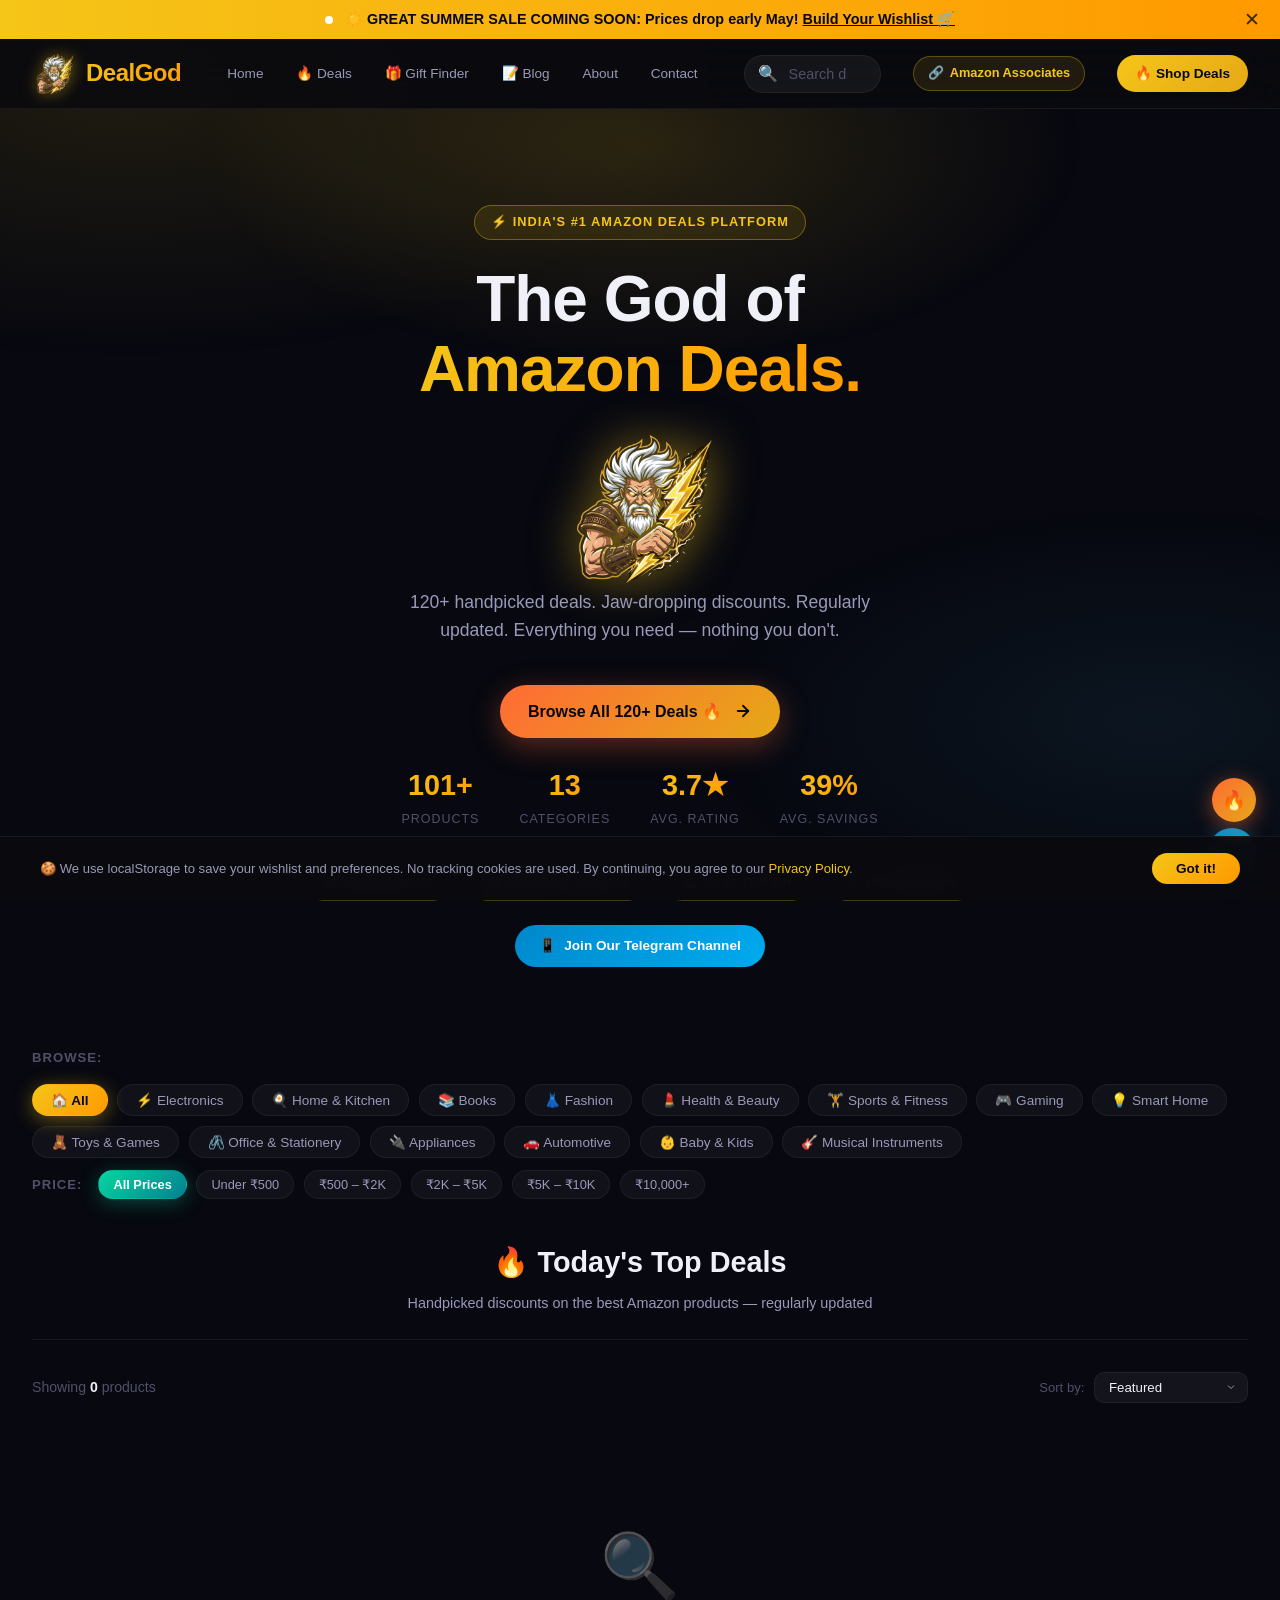
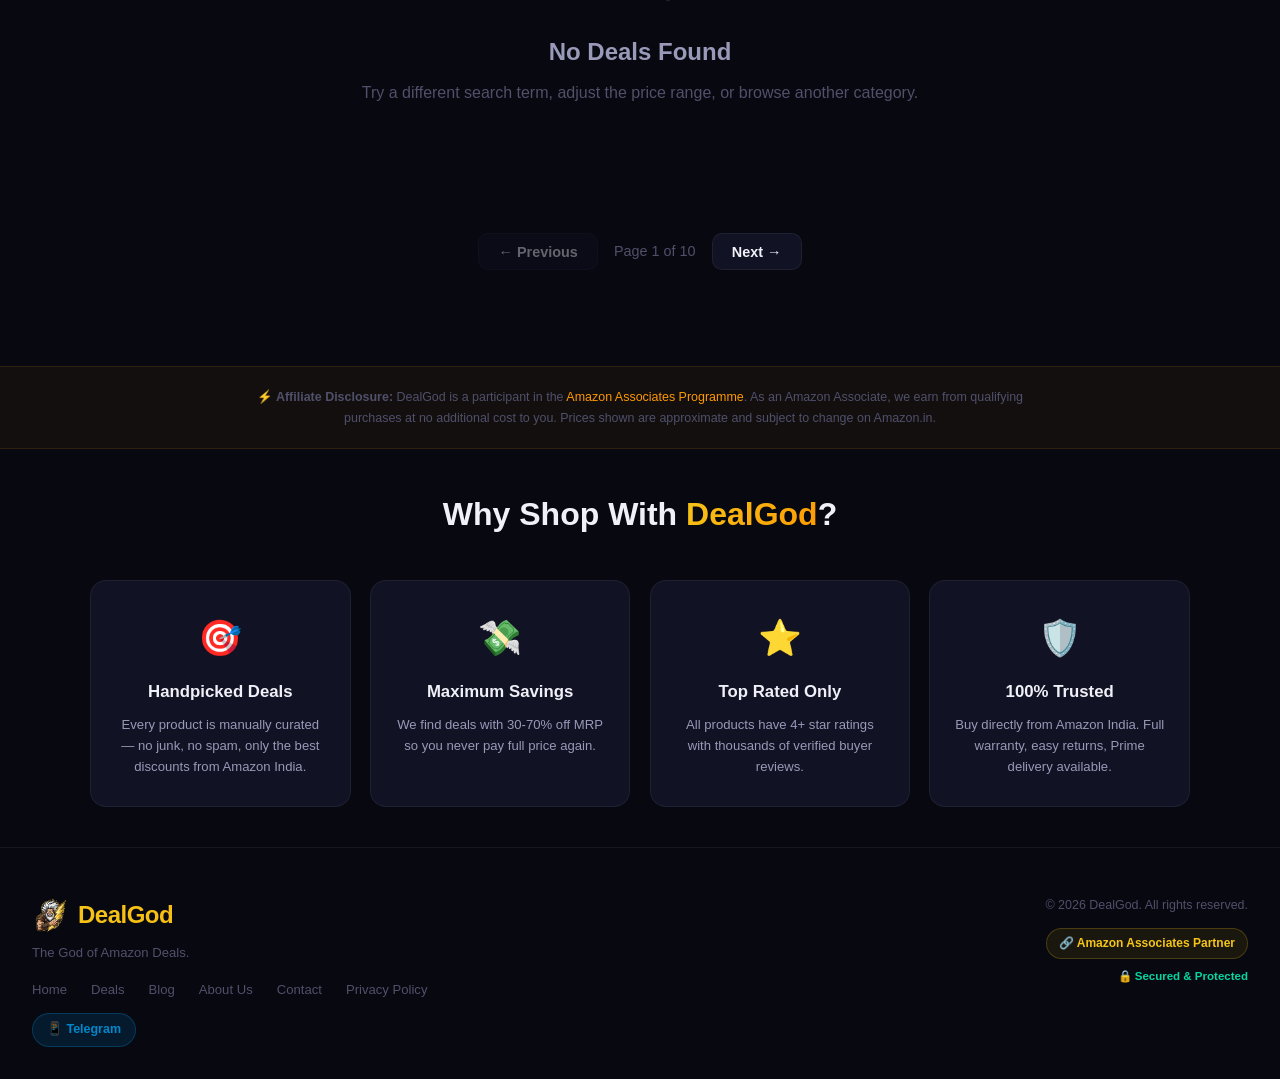
==== index.html @ 66e0083d "major update2" ====
<!DOCTYPE html>
<html lang="en" data-theme="dark">
<head>
  <meta charset="UTF-8" />
  <meta name="viewport" content="width=device-width, initial-scale=1.0" />

  <!-- SECURITY HEADERS -->
  <meta http-equiv="X-Content-Type-Options" content="nosniff" />
  <meta http-equiv="X-Frame-Options" content="DENY" />
  <meta http-equiv="X-XSS-Protection" content="1; mode=block" />
  <meta name="referrer" content="strict-origin-when-cross-origin" />
  <meta http-equiv="Content-Security-Policy" content="
    default-src 'self';
    script-src 'self' 'unsafe-inline';
    style-src 'self' 'unsafe-inline' https://fonts.googleapis.com;
    font-src https://fonts.gstatic.com;
    img-src 'self' https://m.media-amazon.com https://placehold.co data:;
    connect-src 'self' https://formspree.io;
    frame-src 'none';
    object-src 'none';
    base-uri 'self';
  " />

  <!-- SEO Meta -->
  <title>DealGod – The God of Amazon Deals in India</title>
  <meta name="description" content="DealGod – India's ultimate Amazon deals destination. Handpicked electronics, home products, books, fashion, fitness and more with jaw-dropping discounts." />
  <meta name="keywords" content="DealGod, Amazon deals India, best offers, affiliate, electronics, home kitchen, books, fashion, fitness, discounts, top deals" />
  <meta name="robots" content="index, follow" />
  <meta name="author" content="DealGod" />

  <!-- Open Graph -->
  <meta property="og:title" content="DealGod – The God of Amazon Deals" />
  <meta property="og:description" content="India's ultimate Amazon deals destination. Jaw-dropping discounts curated daily." />
  <meta property="og:type" content="website" />
  <meta property="og:image" content="logo.png" />

  <!-- Favicon -->
  <link rel="icon" type="image/png" href="logo.png" />

  <!-- Styles -->
  <link rel="stylesheet" href="style.css" />

  <!-- JSON-LD Structured Data -->
  <script type="application/ld+json">
  {
    "@context": "https://schema.org",
    "@type": "WebSite",
    "name": "DealGod",
    "url": "https://dealgod.netlify.app",
    "description": "India's #1 Amazon deals platform. Handpicked electronics, home products, books, fashion with jaw-dropping discounts.",
    "potentialAction": {
      "@type": "SearchAction",
      "target": "https://dealgod.netlify.app/search.html?q={search_term_string}",
      "query-input": "required name=search_term_string"
    }
  }
  </script>
</head>
<body>
  <!-- Netlify Identity: redirect invite/confirm/recovery tokens to admin page -->
  <script>
    (function() {
      var h = window.location.hash;
      if (h && /token=/.test(h)) {
        window.location.href = '/admin/' + h;
      }
    })();
  </script>

  <!-- MEGA SALE BANNER -->
  <div class="mega-sale-banner" id="mega-sale-banner" role="alert">
    <div class="mega-sale-inner">
      <span class="mega-sale-pulse"></span>
      <p>☀️ <strong>GREAT SUMMER SALE COMING SOON:</strong> Prices drop early May! <a href="#products">Build Your Wishlist 🛒</a></p>
      <button class="mega-sale-close" id="mega-sale-close" aria-label="Dismiss banner">✕</button>
    </div>
  </div>

  <!-- SCROLL PROGRESS BAR -->
  <div class="scroll-progress-container" aria-hidden="true">
    <div class="scroll-progress" id="scroll-progress"></div>
  </div>

  <!-- ================================================================
       NAVIGATION
  ================================================================ -->
  <nav class="navbar" role="navigation" aria-label="Main navigation">
    <div class="nav-inner">
      <!-- Brand -->
      <a href="#" class="nav-brand" id="site-brand-link" aria-label="DealGod Home">
        <div class="nav-logo-icon">
          <img src="logo.png" alt="DealGod" class="nav-logo-img" />
        </div>
        <span class="nav-brand-name">DealGod</span>
      </a>

      <!-- Nav Links -->
      <div class="nav-links" role="navigation" aria-label="Quick links">
        <a href="#hero" class="nav-link">Home</a>
        <a href="#products" class="nav-link">🔥 Deals</a>
        <a href="gift-finder.html" class="nav-link">🎁 Gift Finder</a>
        <a href="blog.html" class="nav-link">📝 Blog</a>
        <a href="about.html" class="nav-link">About</a>
        <a href="contact.html" class="nav-link">Contact</a>
      </div>

      <!-- Search -->
      <div class="nav-search" role="search" style="position: relative;">
        <form action="search.html" method="GET" id="global-search-form">
          <span class="nav-search-icon" aria-hidden="true">🔍</span>
          <input
            type="search"
            name="q"
            id="search-input"
            class="nav-search-input"
            placeholder="Search deals… (press / to focus)"
            aria-label="Search products"
            autocomplete="off"
            maxlength="100"
          />
        </form>
        <div class="search-autocomplete-dropdown" id="search-autocomplete" style="display: none;"></div>
      </div>


      <!-- Amazon badge -->
      <div class="nav-tag-badge" aria-label="Amazon Associates">
        <span>🔗</span>
        Amazon Associates
      </div>
      <!-- Shop Deals CTA -->
      <a href="#products" class="nav-shop-btn" id="nav-shop-btn">🔥 Shop Deals</a>
      <!-- Hamburger Menu -->
      <button class="nav-hamburger" id="nav-hamburger" aria-label="Toggle menu">
        <span></span><span></span><span></span>
      </button>
    </div>
  </nav>

  <!-- Mobile Nav Overlay -->
  <div class="mobile-nav-overlay" id="mobile-nav-overlay">
    <div class="mobile-nav-content">
      <a href="#hero" class="mobile-nav-link">🏠 Home</a>
      <a href="#products" class="mobile-nav-link">🔥 Deals</a>
      <a href="gift-finder.html" class="mobile-nav-link">🎁 Gift Finder</a>
      <a href="blog.html" class="mobile-nav-link">📝 Blog</a>
      <a href="about.html" class="mobile-nav-link">ℹ️ About</a>
      <a href="contact.html" class="mobile-nav-link">📧 Contact</a>
      <a href="https://t.me/DealGodtelegram" target="_blank" rel="noopener noreferrer" class="mobile-nav-link mobile-nav-telegram">📱 Join Telegram</a>
    </div>
  </div>

  <!-- ================================================================
       HERO
  ================================================================ -->
  <header class="hero" id="hero" role="banner">
    <div class="hero-glow" aria-hidden="true"></div>
    <div class="hero-content">
      <div class="hero-eyebrow" aria-label="Platform label">
        ⚡ India's #1 Amazon Deals Platform
      </div>
      <h1 class="hero-title">
        The God of<br />
        <span>Amazon Deals.</span>
      </h1>
      <div class="hero-mascot">
        <img src="logo.png" alt="DealGod Zeus Mascot" class="hero-mascot-img" />
      </div>
      <p class="hero-subtitle">
        120+ handpicked deals. Jaw-dropping discounts. Regularly updated.
        Everything you need — nothing you don't.
      </p>
      <div class="hero-cta-group">
        <a href="#products" class="hero-deals-btn">
          <span>Browse All 120+ Deals <span style="opacity:.85">🔥</span></span>
          <svg class="hero-deals-btn-arrow" viewBox="0 0 24 24" fill="none" stroke="currentColor" stroke-width="2.5" stroke-linecap="round" stroke-linejoin="round"><path d="M5 12h14"/><path d="m12 5 7 7-7 7"/></svg>
        </a>
      </div>
      <div class="hero-stats" role="list" aria-label="Platform statistics">
        <div class="hero-stat" role="listitem">
          <span class="hero-stat-value" data-target="120" data-suffix="+" id="stat-products">0</span>
          <span class="hero-stat-label">Products</span>
        </div>
        <div class="hero-stat" role="listitem">
          <span class="hero-stat-value" data-target="15" id="stat-categories">0</span>
          <span class="hero-stat-label">Categories</span>
        </div>
        <div class="hero-stat" role="listitem">
          <span class="hero-stat-value" data-target="4.4" data-suffix="★" id="stat-rating">0</span>
          <span class="hero-stat-label">Avg. Rating</span>
        </div>
        <div class="hero-stat" role="listitem">
          <span class="hero-stat-value" data-target="46" data-suffix="%" id="stat-savings">0</span>
          <span class="hero-stat-label">Avg. Savings</span>
        </div>
      </div>
      <!-- Value Propositions -->
      <div class="hero-badges" role="list" aria-label="Why DealGod">
        <div class="hero-badge" role="listitem">✅ Verified Deals</div>
        <div class="hero-badge" role="listitem">🔄 Regularly Updated</div>
        <div class="hero-badge" role="listitem">💰 Up to 70% Off</div>
        <div class="hero-badge" role="listitem">🚀 Prime Eligible</div>
      </div>
      <div class="hero-telegram">
        <a href="https://t.me/DealGodtelegram" target="_blank" rel="noopener noreferrer" class="telegram-hero-btn">
          <span>📱</span> Join Our Telegram Channel
        </a>
      </div>
    </div>
  </header>

  <!-- ================================================================
       CATEGORY FILTER
  ================================================================ -->
  <section class="filter-section" aria-label="Category filters">
    <div class="filter-inner">
      <span class="filter-label" id="filter-label">Browse:</span>
      <div class="filter-chips" role="group" aria-labelledby="filter-label">
        <button class="filter-chip active" data-category="All"              id="cat-all"        aria-pressed="true" >🏠 All</button>
        <button class="filter-chip"        data-category="Electronics"      id="cat-electronics" aria-pressed="false">⚡ Electronics</button>
        <button class="filter-chip"        data-category="Home & Kitchen"   id="cat-home"        aria-pressed="false">🍳 Home &amp; Kitchen</button>
        <button class="filter-chip"        data-category="Books"            id="cat-books"       aria-pressed="false">📚 Books</button>
        <button class="filter-chip"        data-category="Fashion"          id="cat-fashion"     aria-pressed="false">👗 Fashion</button>
        <button class="filter-chip"        data-category="Health & Beauty"  id="cat-health"      aria-pressed="false">💄 Health &amp; Beauty</button>
        <button class="filter-chip"        data-category="Sports & Fitness" id="cat-sports"      aria-pressed="false">🏋️ Sports &amp; Fitness</button>
        <button class="filter-chip"        data-category="Gaming"           id="cat-gaming"      aria-pressed="false">🎮 Gaming</button>
        <button class="filter-chip"        data-category="Smart Home"       id="cat-smarthome"   aria-pressed="false">💡 Smart Home</button>
        <button class="filter-chip"        data-category="Toys & Games"     id="cat-toys"        aria-pressed="false">🧸 Toys &amp; Games</button>
        <button class="filter-chip"        data-category="Office & Stationery" id="cat-office"   aria-pressed="false">🖇️ Office &amp; Stationery</button>
        <button class="filter-chip"        data-category="Appliances"       id="cat-appliances"  aria-pressed="false">🔌 Appliances</button>
        <button class="filter-chip"        data-category="Automotive"       id="cat-auto"        aria-pressed="false">🚗 Automotive</button>
        <button class="filter-chip"        data-category="Baby & Kids"      id="cat-baby"        aria-pressed="false">👶 Baby &amp; Kids</button>
        <button class="filter-chip"        data-category="Musical Instruments" id="cat-music"    aria-pressed="false">🎸 Musical Instruments</button>
      </div>
    </div>
    <!-- Price Range Filter -->
    <div class="filter-inner" style="margin-top: 0.8rem;">
      <span class="filter-label" id="price-label">Price:</span>
      <div class="filter-chips" role="group" aria-labelledby="price-label">
        <button class="price-chip active" data-range="all"        aria-pressed="true" >All Prices</button>
        <button class="price-chip"        data-range="under500"   aria-pressed="false">Under ₹500</button>
        <button class="price-chip"        data-range="500-2000"   aria-pressed="false">₹500 – ₹2K</button>
        <button class="price-chip"        data-range="2000-5000"  aria-pressed="false">₹2K – ₹5K</button>
        <button class="price-chip"        data-range="5000-10000" aria-pressed="false">₹5K – ₹10K</button>
        <button class="price-chip"        data-range="10000+"     aria-pressed="false">₹10,000+</button>
      </div>
    </div>
  </section>

  <!-- ================================================================
       RECENTLY VIEWED
  ================================================================ -->
  <section class="recently-viewed-section" id="recently-viewed" aria-label="Recently viewed products" style="display:none;">
    <div class="recently-viewed-inner">
      <h3 class="recently-viewed-title">👁️ Recently Viewed</h3>
      <div class="recent-scroller" id="recent-scroller"></div>
    </div>
  </section>

  <!-- ================================================================
       PRODUCT GRID
  ================================================================ -->
  <main class="products-section" id="products" role="main">
    <div class="products-inner">
      <!-- Section Header -->
      <div class="deals-section-header">
        <h2 class="deals-title">🔥 Today's Top Deals</h2>
        <p class="deals-subtitle">Handpicked discounts on the best Amazon products — regularly updated</p>
      </div>
      <div class="products-header">
        <p class="products-count" id="products-count" aria-live="polite">
          Showing <strong>0</strong> products
        </p>
        <div class="sort-controls">
          <label for="sort-select" class="sort-label">Sort by:</label>
          <select id="sort-select" class="sort-select" aria-label="Sort products">
            <option value="default">Featured</option>
            <option value="price-low">Price: Low to High</option>
            <option value="price-high">Price: High to Low</option>
            <option value="rating">Top Rated</option>
            <option value="discount">Biggest Discount</option>
          </select>
        </div>
      </div>

      <!-- Skeleton Loader (shown while products load) -->
      <div id="skeleton-loader" class="skeleton-grid">
        <div class="skeleton-card"></div>
        <div class="skeleton-card"></div>
        <div class="skeleton-card"></div>
        <div class="skeleton-card"></div>
        <div class="skeleton-card"></div>
        <div class="skeleton-card"></div>
      </div>

      <!-- Empty State -->
      <div id="empty-state" class="empty-state" role="status" aria-live="polite">
        <div class="empty-icon" aria-hidden="true">🔍</div>
        <h3>No Deals Found</h3>
        <p>Try a different search term, adjust the price range, or browse another category.</p>
      </div>

      <div class="product-grid" id="product-grid" role="list" aria-label="Product catalog">
        <!-- Products rendered here -->
      </div>

      <!-- Pagination -->
      <div class="pagination" id="pagination">
        <button class="page-btn" id="prev-page" disabled>← Previous</button>
        <span class="page-info" id="page-info">Page 1 of 10</span>
        <button class="page-btn" id="next-page">Next →</button>
      </div>
    </div>
  </main>

  <!-- ================================================================
       AFFILIATE DISCLOSURE
  ================================================================ -->
  <div class="disclosure-banner" role="complementary" aria-label="Affiliate disclosure">
    <p>
      <strong>⚡ Affiliate Disclosure:</strong>
      DealGod is a participant in the
      <a href="https://affiliate-program.amazon.in/" target="_blank" rel="noopener noreferrer">Amazon Associates Programme</a>.
      As an Amazon Associate, we earn from qualifying purchases at no additional cost to you.
      Prices shown are approximate and subject to change on Amazon.in.
    </p>
  </div>

  <!-- ================================================================
       WHY DEALGOD
  ================================================================ -->
  <section class="why-section" id="why-section" aria-label="Why choose DealGod">
    <div class="why-inner">
      <h2 class="why-title">Why Shop With <span>DealGod</span>?</h2>
      <div class="why-grid">
        <div class="why-card">
          <div class="why-icon">🎯</div>
          <h3>Handpicked Deals</h3>
          <p>Every product is manually curated — no junk, no spam, only the best discounts from Amazon India.</p>
        </div>
        <div class="why-card">
          <div class="why-icon">💸</div>
          <h3>Maximum Savings</h3>
          <p>We find deals with 30-70% off MRP so you never pay full price again.</p>
        </div>
        <div class="why-card">
          <div class="why-icon">⭐</div>
          <h3>Top Rated Only</h3>
          <p>All products have 4+ star ratings with thousands of verified buyer reviews.</p>
        </div>
        <div class="why-card">
          <div class="why-icon">🛡️</div>
          <h3>100% Trusted</h3>
          <p>Buy directly from Amazon India. Full warranty, easy returns, Prime delivery available.</p>
        </div>
      </div>
    </div>
  </section>

  <!-- ================================================================
       FOOTER
  ================================================================ -->
  <footer role="contentinfo">
    <div class="footer-inner">
      <div class="footer-left">
        <div class="footer-brand-name">
          <img src="logo.png" alt="DealGod" class="footer-logo-img" />
          DealGod
        </div>
        <p class="footer-tagline">The God of Amazon Deals.</p>
        <nav class="footer-links" aria-label="Footer navigation">
          <a href="#hero">Home</a>
          <a href="#products">Deals</a>
          <a href="blog.html">Blog</a>
          <a href="about.html">About Us</a>
          <a href="contact.html">Contact</a>
          <a href="privacy.html">Privacy Policy</a>
        </nav>
        <div class="footer-social">
          <a href="https://t.me/DealGodtelegram" target="_blank" rel="noopener noreferrer" class="social-link telegram" aria-label="Telegram">📱 Telegram</a>
        </div>
      </div>
      <div class="footer-right">
        <p class="footer-copy">
          &copy; <span id="footer-year"></span> DealGod. All rights reserved.
        </p>
        <div class="footer-amazon-badge">
          🔗 Amazon Associates Partner
        </div>
        <p class="footer-security">🔒 Secured & Protected</p>
      </div>
    </div>
  </footer>

  <!-- ================================================================
       COOKIE CONSENT BANNER
  ================================================================ -->
  <div class="cookie-banner" id="cookie-banner" role="alert" aria-label="Cookie consent">
    <div class="cookie-inner">
      <p>🍪 We use localStorage to save your wishlist and preferences. No tracking cookies are used. By continuing, you agree to our <a href="privacy.html">Privacy Policy</a>.</p>
      <button id="cookie-accept" class="cookie-accept-btn">Got it!</button>
    </div>
  </div>

  <!-- ================================================================
       COMPARISON MODAL
  ================================================================ -->
  <div class="compare-modal-overlay" id="compare-modal" aria-hidden="true">
    <div class="compare-modal">
      <div class="compare-header">
        <h2>🔄 Product Comparison</h2>
        <button class="compare-close" id="compare-close" aria-label="Close comparison">✕</button>
      </div>
      <div class="compare-body" id="compare-body"></div>
      <div class="compare-related" id="compare-related" style="display:none;">
        <h3>💡 Related Deals You Might Like</h3>
        <div class="related-scroller" id="related-scroller"></div>
      </div>
    </div>
  </div>

  <!-- Floating UI -->
  <button id="back-to-top" aria-label="Back to top" title="Back to top">↑</button>
  <div id="toast-container" class="toast-container" aria-live="polite" aria-atomic="true"></div>

  <!-- Floating Compare Button -->
  <button class="compare-float-btn" id="compare-float-btn" style="display:none;" aria-label="Compare selected products">
    🔄 Compare (<span id="compare-count">0</span>)
  </button>

  <!-- Floating Telegram Button -->
  <a href="https://t.me/DealGodtelegram" target="_blank" rel="noopener noreferrer" class="telegram-float" aria-label="Join Telegram">
    📱
  </a>

  <!-- Top 5 Deals Float Button -->
  <button class="top-deals-float-btn" id="top-deals-float-btn" aria-label="Browse All Deals"><span class="top-deals-float-icon">🔥</span><span class="top-deals-float-text">Browse All</span></button>

  <!-- Top 5 Deals Popup -->
  <div class="top-deals-popup" id="top-deals-popup" style="display: none;">
    <div class="top-deals-popup-header">
      <h3>🔥 Top 5 Deals</h3>
      <button class="top-deals-popup-close" id="top-deals-popup-close">✕</button>
    </div>
    <div class="top-deals-popup-list" id="top-deals-popup-list"></div>
    <a href="#products" class="top-deals-popup-cta" id="top-deals-browse-all">→</a>
  </div>

  <!-- Scripts -->
  <script src="data.js"></script>
  <script src="script.js"></script>
  <script>
    document.getElementById('footer-year').textContent = new Date().getFullYear();

    // Register Service Worker for offline caching
    if ('serviceWorker' in navigator) {
      navigator.serviceWorker.register('sw.js').catch(function() { /* silent fail */ });
    }

    // Hide skeleton loader when products render
    (function hideSkeleton() {
      var grid = document.getElementById('product-grid');
      var skel = document.getElementById('skeleton-loader');
      if (!grid || !skel) return;
      var obs = new MutationObserver(function() {
        if (grid.children.length > 0) {
          skel.style.display = 'none';
          obs.disconnect();
        }
      });
      obs.observe(grid, { childList: true });
      // Fallback: hide after 3 seconds regardless
      setTimeout(function() { skel.style.display = 'none'; }, 3000);
    })();
  </script>
</body>
</html>
---- style.css ----
/* ================================================================
   DEALSHUB - AMAZON ASSOCIATES SHOWCASE
   Premium Design System
   ================================================================ */

@import url('https://fonts.googleapis.com/css2?family=Outfit:wght@300;400;500;600;700;800;900&family=Inter:wght@300;400;500;600;700&display=swap');

/* ---- CSS Custom Properties ---- */
:root {
  /* Colors */
  --bg-primary: #070810;
  --bg-secondary: #0d0e1c;
  --bg-card: #111224;
  --bg-card-hover: #181930;
  --border-color: rgba(255, 255, 255, 0.06);
  --border-hover: rgba(255, 200, 50, 0.45);

  --accent-primary: #f5c518;   /* IMDb gold — electric, bold */
  --accent-secondary: #4cc9f0; /* electric cyan */
  --accent-gold: #f5c518;
  --accent-green: #06d6a0;
  --accent-blue: #4cc9f0;
  --accent-red: #ff4757;

  --text-primary: #f0f0f8;
  --text-secondary: #9999b8;
  --text-muted: #50506a;

  /* Amazon orange */
  --amazon-orange: #ff9900;
  --amazon-orange-light: #ffb347;

  /* Gradients */
  --gradient-hero: linear-gradient(135deg, #070810 0%, #12102a 50%, #070810 100%);
  --gradient-accent: linear-gradient(135deg, #f5c518, #ff9900);
  --gradient-card: linear-gradient(145deg, rgba(245,197,24,0.06), rgba(76,201,240,0.04));
  --gradient-badge-best: linear-gradient(135deg, #ff9900, #ff6b00);
  --gradient-badge-deal: linear-gradient(135deg, #06d6a0, #028090);
  --gradient-badge-top: linear-gradient(135deg, #f5c518, #e67e22);

  /* Shadows */
  --shadow-card: 0 4px 32px rgba(0, 0, 0, 0.5);
  --shadow-card-hover: 0 16px 60px rgba(245, 197, 24, 0.18);
  --shadow-glow: 0 0 40px rgba(245, 197, 24, 0.12);

  /* Sizes */
  --nav-height: 70px;
  --border-radius: 16px;
  --border-radius-sm: 10px;
  --border-radius-pill: 50px;

  /* Transitions */
  --transition-fast: 0.18s cubic-bezier(0.4, 0, 0.2, 1);
  --transition-smooth: 0.3s cubic-bezier(0.4, 0, 0.2, 1);
  --transition-bounce: 0.4s cubic-bezier(0.34, 1.56, 0.64, 1);
}

/* ---- Light Mode ---- */
[data-theme="light"] {
  --bg-primary: #f5f5fa;
  --bg-secondary: #eeeef4;
  --bg-card: #ffffff;
  --bg-card-hover: #f8f8fc;
  --border-color: rgba(0, 0, 0, 0.08);
  --border-hover: rgba(200, 150, 0, 0.5);
  --text-primary: #1a1a2e;
  --text-secondary: #555570;
  --text-muted: #8888a0;
  --shadow-card: 0 2px 16px rgba(0, 0, 0, 0.06);
  --shadow-card-hover: 0 8px 32px rgba(245, 197, 24, 0.15);
  --gradient-hero: linear-gradient(135deg, #f5f5fa 0%, #e8e6f0 50%, #f5f5fa 100%);
}

[data-theme="light"] body {
  color: var(--text-primary);
}

[data-theme="light"] .hero-glow {
  opacity: 0.15;
}

[data-theme="light"] .hero-mascot-img {
  filter: drop-shadow(0 8px 24px rgba(0, 0, 0, 0.2)) contrast(1.1) brightness(0.95);
}

/* ---- Reset & Base ---- */
*, *::before, *::after {
  margin: 0;
  padding: 0;
  box-sizing: border-box;
}

html {
  scroll-behavior: smooth;
}

body {
  font-family: 'Inter', sans-serif;
  background-color: var(--bg-primary);
  color: var(--text-primary);
  line-height: 1.6;
  overflow-x: hidden;
  min-height: 100vh;
}

/* ---- Scrollbar ---- */
::-webkit-scrollbar { width: 8px; }
::-webkit-scrollbar-track { background: var(--bg-secondary); }
::-webkit-scrollbar-thumb { background: var(--accent-primary); border-radius: 4px; }
::-webkit-scrollbar-thumb:hover { background: #9b82ff; }

/* ---- Background Mesh ---- */
body::before {
  content: '';
  position: fixed;
  inset: 0;
  background:
    radial-gradient(ellipse 80% 50% at 10% 10%, rgba(245, 197, 24, 0.10) 0%, transparent 60%),
    radial-gradient(ellipse 60% 40% at 90% 80%, rgba(76, 201, 240, 0.07) 0%, transparent 60%);
  pointer-events: none;
  z-index: 0;
}

/* ================================================================
   NAVIGATION
   ================================================================ */
.navbar {
  position: sticky;
  top: 0;
  z-index: 1000;
  height: var(--nav-height);
  display: flex;
  align-items: center;
  padding: 0 2rem;
  background: rgba(10, 10, 15, 0.85);
  backdrop-filter: blur(20px);
  -webkit-backdrop-filter: blur(20px);
  border-bottom: 1px solid var(--border-color);
}

.nav-inner {
  width: 100%;
  max-width: 1400px;
  margin: 0 auto;
  display: flex;
  align-items: center;
  justify-content: space-between;
  gap: 2rem;
}

.nav-brand {
  display: flex;
  align-items: center;
  gap: 10px;
  text-decoration: none;
}

.nav-logo-icon {
  width: 44px;
  height: 44px;
  display: flex;
  align-items: center;
  justify-content: center;
  background: transparent;
  flex-shrink: 0;
  filter: drop-shadow(0 0 8px rgba(245, 197, 24, 0.5));
}

.nav-logo-img {
  width: 100%;
  height: 100%;
  object-fit: contain;
  display: block;
}

.nav-brand-name {
  font-family: 'Outfit', sans-serif;
  font-size: 1.5rem;
  font-weight: 800;
  background: var(--gradient-accent);
  -webkit-background-clip: text;
  -webkit-text-fill-color: transparent;
  background-clip: text;
  letter-spacing: -0.5px;
}

.nav-links {
  display: flex;
  align-items: center;
  gap: 0.3rem;
}

.nav-link {
  padding: 6px 14px;
  color: var(--text-secondary);
  text-decoration: none;
  font-size: 0.85rem;
  font-weight: 500;
  border-radius: var(--border-radius-pill);
  transition: var(--transition-smooth);
  white-space: nowrap;
}

.nav-link:hover {
  color: var(--accent-gold);
  background: rgba(245, 197, 24, 0.08);
}

.nav-search {
  flex: 1;
  max-width: 500px;
  position: relative;
}

.nav-search-input {
  width: 100%;
  padding: 10px 20px 10px 44px;
  background: rgba(255, 255, 255, 0.05);
  border: 1px solid var(--border-color);
  border-radius: var(--border-radius-pill);
  color: var(--text-primary);
  font-size: 0.9rem;
  font-family: 'Inter', sans-serif;
  transition: var(--transition-smooth);
  outline: none;
}

.nav-search-input::placeholder { color: var(--text-muted); }
.nav-search-input:focus {
  background: rgba(120, 90, 255, 0.08);
  border-color: var(--accent-primary);
  box-shadow: 0 0 0 3px rgba(120, 90, 255, 0.15);
}

.nav-search-icon {
  position: absolute;
  left: 14px;
  top: 50%;
  transform: translateY(-50%);
  color: var(--text-muted);
  font-size: 1rem;
  pointer-events: none;
}

.nav-tag-badge {
  padding: 6px 14px;
  background: rgba(245, 197, 24, 0.1);
  border: 1px solid rgba(245, 197, 24, 0.3);
  border-radius: var(--border-radius-pill);
  color: var(--accent-gold);
  font-size: 0.8rem;
  font-weight: 600;
  white-space: nowrap;
  display: flex;
  align-items: center;
  gap: 6px;
}

/* ================================================================
   HERO SECTION
   ================================================================ */
.hero {
  position: relative;
  z-index: 1;
  padding: 6rem 2rem 5rem;
  text-align: center;
  overflow: hidden;
}

.hero-glow {
  position: absolute;
  top: -20%;
  left: 50%;
  transform: translateX(-50%);
  width: 900px;
  height: 450px;
  background: radial-gradient(ellipse, rgba(245, 197, 24, 0.14) 0%, transparent 70%);
  pointer-events: none;
}

.hero-content {
  max-width: 800px;
  margin: 0 auto;
  position: relative;
  z-index: 2;
}

.hero-eyebrow {
  display: inline-flex;
  align-items: center;
  gap: 8px;
  padding: 6px 16px;
  background: rgba(245, 197, 24, 0.1);
  border: 1px solid rgba(245, 197, 24, 0.35);
  border-radius: var(--border-radius-pill);
  font-size: 0.8rem;
  font-weight: 600;
  color: var(--accent-gold);
  letter-spacing: 1px;
  text-transform: uppercase;
  margin-bottom: 1.5rem;
  animation: fadeInDown 0.6s ease both;
}

.hero-title {
  font-family: 'Outfit', sans-serif;
  font-size: clamp(2.4rem, 5vw, 4rem);
  font-weight: 900;
  line-height: 1.1;
  letter-spacing: -1px;
  margin-bottom: 1.2rem;
  animation: fadeInUp 0.7s ease 0.1s both;
}

.hero-title span {
  background: var(--gradient-accent);
  -webkit-background-clip: text;
  -webkit-text-fill-color: transparent;
  background-clip: text;
}

/* Zeus Mascot */
.hero-mascot {
  margin: 1.5rem auto 0;
  width: 160px;
  height: 160px;
  animation: floatMascot 3s ease-in-out infinite, fadeInUp 0.7s ease 0.15s both;
}

.hero-mascot-img {
  width: 100%;
  height: 100%;
  object-fit: contain;
  filter: drop-shadow(0 0 24px rgba(245, 197, 24, 0.6));
}

@keyframes floatMascot {
  0%, 100% { transform: translateY(0); }
  50% { transform: translateY(-10px); }
}

.hero-subtitle {
  font-size: 1.1rem;
  color: var(--text-secondary);
  max-width: 520px;
  margin: 0 auto 2.5rem;
  animation: fadeInUp 0.7s ease 0.2s both;
}

.hero-stats {
  display: flex;
  justify-content: center;
  gap: 2.5rem;
  flex-wrap: wrap;
  animation: fadeInUp 0.7s ease 0.35s both;
}

.hero-stat {
  display: flex;
  flex-direction: column;
  align-items: center;
  gap: 2px;
}

.hero-stat-value {
  font-family: 'Outfit', sans-serif;
  font-size: 1.8rem;
  font-weight: 800;
  background: var(--gradient-accent);
  -webkit-background-clip: text;
  -webkit-text-fill-color: transparent;
  background-clip: text;
}

.hero-stat-label {
  font-size: 0.78rem;
  color: var(--text-muted);
  text-transform: uppercase;
  letter-spacing: 1px;
  font-weight: 500;
}

/* Hero CTA Group */
.hero-cta-group {
  display: flex;
  justify-content: center;
  align-items: center;
  gap: 1rem;
  flex-wrap: wrap;
  margin-top: 1.8rem;
  margin-bottom: 1.5rem;
  animation: fadeInUp 0.7s ease 0.3s both;
}

.hero-deals-btn {
  display: inline-flex;
  align-items: center;
  gap: 8px;
  padding: 14px 28px;
  border-radius: 999px;
  background: linear-gradient(135deg, #ff6b35, #e6a817);
  color: #070810;
  font-family: 'Outfit', sans-serif;
  font-weight: 800;
  font-size: 1rem;
  text-decoration: none;
  box-shadow: 0 8px 30px rgba(255, 107, 53, 0.35);
  transition: transform 0.25s, box-shadow 0.25s;
  border: none;
  cursor: pointer;
}

.hero-deals-btn:hover {
  transform: translateY(-3px) scale(1.03);
  box-shadow: 0 12px 40px rgba(255, 107, 53, 0.5);
}

.hero-deals-btn-arrow {
  width: 18px;
  height: 18px;
  margin-left: 4px;
  transition: transform 0.25s;
}

.hero-deals-btn:hover .hero-deals-btn-arrow {
  transform: translateX(3px);
}

/* Hero Badges */
.hero-badges {
  display: flex;
  justify-content: center;
  gap: 1rem;
  flex-wrap: wrap;
  margin-top: 2rem;
  animation: fadeInUp 0.7s ease 0.45s both;
}

.hero-badge {
  padding: 8px 18px;
  background: rgba(245, 197, 24, 0.08);
  border: 1px solid rgba(245, 197, 24, 0.2);
  border-radius: var(--border-radius-pill);
  font-size: 0.82rem;
  font-weight: 600;
  color: var(--text-primary);
  letter-spacing: 0.3px;
}

/* ================================================================
   WHY DEALGOD SECTION
   ================================================================ */
.why-section {
  position: relative;
  z-index: 1;
  padding: 2.5rem 2rem;
}

.why-inner {
  max-width: 1100px;
  margin: 0 auto;
}

.why-title {
  font-family: 'Outfit', sans-serif;
  font-size: clamp(1.5rem, 3vw, 2rem);
  font-weight: 800;
  text-align: center;
  margin-bottom: 2.5rem;
  color: var(--text-primary);
}

.why-title span {
  background: var(--gradient-accent);
  -webkit-background-clip: text;
  -webkit-text-fill-color: transparent;
  background-clip: text;
}

.why-grid {
  display: grid;
  grid-template-columns: repeat(auto-fit, minmax(230px, 1fr));
  gap: 1.2rem;
}

.why-card {
  background: var(--bg-card);
  border: 1px solid var(--border-color);
  border-radius: var(--border-radius);
  padding: 1.8rem 1.5rem;
  text-align: center;
  transition: var(--transition-smooth);
}

.why-card:hover {
  border-color: var(--border-hover);
  box-shadow: var(--shadow-card-hover);
  transform: translateY(-4px);
}

.why-icon {
  font-size: 2.2rem;
  margin-bottom: 0.8rem;
}

.why-card h3 {
  font-family: 'Outfit', sans-serif;
  font-size: 1.05rem;
  font-weight: 700;
  color: var(--text-primary);
  margin-bottom: 0.5rem;
}

.why-card p {
  font-size: 0.82rem;
  color: var(--text-secondary);
  line-height: 1.6;
}

/* ================================================================
   DEALS SECTION HEADER
   ================================================================ */
.deals-section-header {
  text-align: center;
  margin-bottom: 2rem;
  padding-bottom: 1.5rem;
  border-bottom: 1px solid var(--border-color);
}

.deals-title {
  font-family: 'Outfit', sans-serif;
  font-size: clamp(1.4rem, 3vw, 1.8rem);
  font-weight: 800;
  color: var(--text-primary);
  margin-bottom: 0.4rem;
}

.deals-subtitle {
  font-size: 0.9rem;
  color: var(--text-secondary);
}

/* ================================================================
   FILTER BAR
   ================================================================ */
.filter-section {
  position: relative;
  z-index: 1;
  padding: 0 2rem 2.5rem;
}

.filter-inner {
  max-width: 1400px;
  margin: 0 auto;
  display: flex;
  align-items: center;
  gap: 1rem;
  flex-wrap: wrap;
}

.filter-label {
  font-size: 0.82rem;
  font-weight: 600;
  color: var(--text-muted);
  text-transform: uppercase;
  letter-spacing: 1px;
  white-space: nowrap;
}

.filter-chips {
  display: flex;
  gap: 0.6rem;
  flex-wrap: wrap;
}

.filter-chip {
  padding: 7px 18px;
  background: rgba(255, 255, 255, 0.04);
  border: 1px solid var(--border-color);
  border-radius: var(--border-radius-pill);
  color: var(--text-secondary);
  font-size: 0.85rem;
  font-weight: 500;
  cursor: pointer;
  transition: var(--transition-smooth);
  user-select: none;
  font-family: 'Inter', sans-serif;
}

.filter-chip:hover {
  background: rgba(120, 90, 255, 0.1);
  border-color: rgba(120, 90, 255, 0.4);
  color: var(--text-primary);
}

.filter-chip.active {
  background: var(--gradient-accent);
  border-color: transparent;
  color: #070810;
  font-weight: 700;
  box-shadow: 0 4px 20px rgba(245, 197, 24, 0.4);
}

/* ================================================================
   BREADCRUMBS
================================================================ */
.breadcrumb-bar {
  max-width: 1100px;
  margin: 0 auto;
  padding: 0.75rem 2rem;
  font-size: 0.85rem;
  color: var(--text-muted);
  display: flex;
  align-items: center;
  gap: 0.5rem;
}
.breadcrumb-bar a {
  color: var(--text-secondary);
  text-decoration: none;
  transition: color 0.2s;
}
.breadcrumb-bar a:hover { color: var(--accent-gold); }
.breadcrumb-bar span { color: var(--text-muted); }

/* ================================================================
   PRODUCT GRID
   ================================================================ */
.products-section {
  position: relative;
  z-index: 1;
  padding: 0 2rem 5rem;
}

.products-inner {
  max-width: 1400px;
  margin: 0 auto;
}

.products-header {
  display: flex;
  align-items: center;
  justify-content: space-between;
  margin-bottom: 2rem;
  flex-wrap: wrap;
  gap: 1rem;
}

.products-count {
  font-size: 0.88rem;
  color: var(--text-muted);
}

.products-count strong {
  color: var(--text-primary);
  font-weight: 600;
}

/* ---- Sort Controls ---- */
.sort-controls {
  display: flex;
  align-items: center;
  gap: 0.6rem;
}

.sort-label {
  font-size: 0.82rem;
  color: var(--text-muted);
  font-weight: 500;
}

.sort-select {
  padding: 7px 14px;
  background: rgba(255, 255, 255, 0.05);
  border: 1px solid var(--border-color);
  border-radius: var(--border-radius-sm);
  color: var(--text-primary);
  font-size: 0.83rem;
  font-family: 'Inter', sans-serif;
  cursor: pointer;
  outline: none;
  transition: var(--transition-smooth);
  -webkit-appearance: none;
  appearance: none;
  padding-right: 30px;
  background-image: url("data:image/svg+xml,%3Csvg xmlns='http://www.w3.org/2000/svg' width='12' height='12' viewBox='0 0 24 24' fill='none' stroke='%239999b3' stroke-width='2'%3E%3Cpolyline points='6 9 12 15 18 9'/%3E%3C/svg%3E");
  background-repeat: no-repeat;
  background-position: right 10px center;
}

.sort-select:focus, .sort-select:hover {
  border-color: var(--accent-primary);
  background-color: rgba(120, 90, 255, 0.08);
}

.sort-select option {
  background: #1e1e2a;
  color: var(--text-primary);
}

.product-grid {
  display: grid;
  grid-template-columns: repeat(auto-fill, minmax(280px, 1fr));
  gap: 1.5rem;
}

/* ================================================================
   PAGINATION
================================================================ */
.pagination {
  display: flex;
  justify-content: center;
  align-items: center;
  gap: 1rem;
  margin-top: 2rem;
  padding: 1rem 0;
}

.page-btn {
  padding: 0.6rem 1.2rem;
  background: var(--bg-card);
  border: 1px solid var(--border-color);
  border-radius: var(--border-radius-sm);
  color: var(--text-primary);
  font-family: 'Outfit', sans-serif;
  font-weight: 600;
  font-size: 0.9rem;
  cursor: pointer;
  transition: var(--transition-smooth);
}

.page-btn:hover:not(:disabled) {
  background: var(--accent-primary);
  border-color: var(--accent-primary);
  color: #fff;
}

.page-btn:disabled {
  opacity: 0.4;
  cursor: not-allowed;
}

.page-info {
  color: var(--text-muted);
  font-size: 0.9rem;
  font-weight: 500;
}

/* ---- Product Card ---- */
.product-card {
  background: var(--bg-card);
  border: 1px solid var(--border-color);
  border-radius: var(--border-radius);
  overflow: hidden;
  display: flex;
  flex-direction: column;
  cursor: default;
  transition: var(--transition-smooth);
  position: relative;
  opacity: 0;
  transform: translateY(24px);
}

.product-card.visible {
  opacity: 1;
  transform: translateY(0);
  transition: opacity 0.5s ease, transform 0.5s ease, box-shadow var(--transition-smooth), border-color var(--transition-smooth), background var(--transition-smooth);
}

.product-card:hover {
  border-color: var(--border-hover);
  box-shadow: var(--shadow-card-hover);
  background: var(--bg-card-hover);
  transform: translateY(-4px) !important;
}

/* Card image */
.card-image-wrap {
  position: relative;
  width: 100%;
  padding-top: 65%;
  background: linear-gradient(145deg, #1a1a28, #22223a);
  overflow: hidden;
}

/* Skeleton shimmer while image loads */
.card-image-wrap::before {
  content: '';
  position: absolute;
  inset: 0;
  background: linear-gradient(90deg, transparent 0%, rgba(255,255,255,0.04) 50%, transparent 100%);
  background-size: 200% 100%;
  animation: shimmer 1.6s infinite;
  z-index: 0;
}

@keyframes shimmer {
  0%   { background-position: -200% 0; }
  100% { background-position:  200% 0; }
}

.card-image {
  position: absolute;
  inset: 0;
  width: 100%;
  height: 100%;
  object-fit: contain;
  padding: 0.85rem;
  transition: transform 0.45s ease, opacity 0.3s ease;
  z-index: 1;
  opacity: 0;
}

.card-image.loaded {
  opacity: 1;
}

.product-card:hover .card-image {
  transform: scale(1.07);
}

/* Badge */
.card-badge {
  position: absolute;
  top: 12px;
  left: 12px;
  padding: 4px 10px;
  border-radius: var(--border-radius-pill);
  font-size: 0.7rem;
  font-weight: 700;
  text-transform: uppercase;
  letter-spacing: 0.5px;
  z-index: 2;
}

.badge-best-seller  { background: var(--gradient-badge-best); color: #fff; }
.badge-deal-of-the-day { background: var(--gradient-badge-deal); color: #fff; }
.badge-top-pick     { background: var(--gradient-badge-top); color: #fff; }
.badge-editor-s-choice { background: linear-gradient(135deg, #ffd166, #ef8c2f); color: #1a1a0a; }
.badge-great-value  { background: linear-gradient(135deg, #4cc9f0, #4361ee); color: #fff; }
.badge-trending     { background: linear-gradient(135deg, #ff6b9d, #c9184a); color: #fff; }
.badge-popular      { background: linear-gradient(135deg, #06d6a0, #028090); color: #fff; }
.badge-new-arrival  { background: linear-gradient(135deg, #785aff, #c77dff); color: #fff; }
.badge-bestseller   { background: var(--gradient-badge-best); color: #fff; }

/* Discount tag */
.card-discount {
  position: absolute;
  top: 12px;
  right: 12px;
  background: rgba(6, 214, 160, 0.15);
  border: 1px solid rgba(6, 214, 160, 0.4);
  color: var(--accent-green);
  padding: 3px 9px;
  border-radius: var(--border-radius-pill);
  font-size: 0.72rem;
  font-weight: 700;
  z-index: 2;
}

/* Card body */
.card-body {
  padding: 1.2rem 1.2rem 0;
  display: flex;
  flex-direction: column;
  gap: 0.5rem;
  flex: 1;
}

.card-category {
  font-size: 0.7rem;
  font-weight: 700;
  text-transform: uppercase;
  letter-spacing: 1.2px;
  color: var(--accent-primary);
}

.card-title {
  font-family: 'Outfit', sans-serif;
  font-size: 1rem;
  font-weight: 700;
  color: var(--text-primary);
  line-height: 1.3;
  display: -webkit-box;
  -webkit-line-clamp: 2;
  -webkit-box-orient: vertical;
  overflow: hidden;
}

.card-desc {
  font-size: 0.8rem;
  color: var(--text-secondary);
  line-height: 1.5;
  display: -webkit-box;
  -webkit-line-clamp: 2;
  -webkit-box-orient: vertical;
  overflow: hidden;
}

/* Rating */
.card-rating {
  display: flex;
  align-items: center;
  gap: 8px;
}

.stars {
  display: flex;
  gap: 2px;
}

.star {
  font-size: 0.8rem;
  color: var(--text-muted);
}

.star.filled { color: var(--accent-gold); }
.star.half { color: var(--accent-gold); opacity: 0.6; }

.rating-score {
  font-size: 0.82rem;
  font-weight: 700;
  color: var(--accent-gold);
}

.rating-count {
  font-size: 0.75rem;
  color: var(--text-muted);
}

/* Price */
.card-price {
  display: flex;
  align-items: baseline;
  gap: 8px;
  flex-wrap: wrap;
}

.price-current {
  font-family: 'Outfit', sans-serif;
  font-size: 1.35rem;
  font-weight: 800;
  color: var(--text-primary);
}

.price-original {
  font-size: 0.85rem;
  color: var(--text-muted);
  text-decoration: line-through;
}

/* Card footer */
.card-footer {
  padding: 1rem 1.2rem 1.2rem;
  display: flex;
  gap: 0.75rem;
  align-items: center;
  margin-top: auto;
}

.btn-buy {
  flex: 1;
  display: flex;
  align-items: center;
  justify-content: center;
  gap: 8px;
  padding: 10px 16px;
  background: var(--amazon-orange);
  color: #0a0a0f;
  font-family: 'Inter', sans-serif;
  font-size: 0.85rem;
  font-weight: 700;
  border-radius: var(--border-radius-sm);
  text-decoration: none;
  border: none;
  cursor: pointer;
  transition: var(--transition-bounce);
}

.btn-buy:hover {
  background: var(--amazon-orange-light);
  transform: scale(1.03);
  box-shadow: 0 6px 24px rgba(255, 153, 0, 0.35);
}

.btn-buy:active { transform: scale(0.98); }

.btn-buy-icon { font-size: 1rem; }

.btn-wishlist {
  width: 36px;
  height: 36px;
  display: flex;
  align-items: center;
  justify-content: center;
  background: transparent;
  border: none;
  border-radius: 50%;
  cursor: pointer;
  transition: var(--transition-smooth);
  font-size: 1.1rem;
  color: var(--text-muted);
}

.btn-wishlist:hover {
  color: var(--accent-secondary);
  transform: scale(1.15);
}

.btn-wishlist.wishlisted {
  color: var(--accent-secondary);
}

/* ================================================================
   EMPTY STATE
   ================================================================ */
.empty-state {
  text-align: center;
  padding: 5rem 2rem;
  display: none;
}

.empty-state.visible { display: block; }

.empty-icon {
  font-size: 4rem;
  margin-bottom: 1rem;
  opacity: 0.4;
}

.empty-state h3 {
  font-family: 'Outfit', sans-serif;
  font-size: 1.5rem;
  font-weight: 700;
  margin-bottom: 0.5rem;
  color: var(--text-secondary);
}

.empty-state p { color: var(--text-muted); }

/* ================================================================
   DISCLOSURE BANNER
   ================================================================ */
.disclosure-banner {
  position: relative;
  z-index: 1;
  padding: 1.2rem 2rem;
  background: rgba(255, 153, 0, 0.05);
  border-top: 1px solid rgba(255, 153, 0, 0.12);
  border-bottom: 1px solid rgba(255, 153, 0, 0.12);
  text-align: center;
}

.disclosure-banner p {
  font-size: 0.78rem;
  color: var(--text-muted);
  max-width: 800px;
  margin: 0 auto;
  line-height: 1.7;
}

.disclosure-banner a {
  color: var(--amazon-orange);
  text-decoration: none;
}

/* ================================================================
   FOOTER
   ================================================================ */
footer {
  position: relative;
  z-index: 1;
  padding: 3rem 2rem 2rem;
  border-top: 1px solid var(--border-color);
}

.footer-inner {
  max-width: 1400px;
  margin: 0 auto;
  display: grid;
  grid-template-columns: 1fr auto;
  gap: 2rem;
  align-items: start;
}

.footer-brand-name {
  font-family: 'Outfit', sans-serif;
  font-size: 1.5rem;
  font-weight: 800;
  background: var(--gradient-accent);
  -webkit-background-clip: text;
  -webkit-text-fill-color: transparent;
  background-clip: text;
  margin-bottom: 0.5rem;
  letter-spacing: -0.5px;
  display: flex;
  align-items: center;
  gap: 10px;
}

.footer-logo-img {
  width: 36px;
  height: 36px;
  object-fit: cover;
  border-radius: 8px;
  flex-shrink: 0;
}

.footer-tagline {
  font-size: 0.82rem;
  color: var(--text-muted);
  margin-bottom: 1rem;
}

.footer-links {
  display: flex;
  gap: 1.5rem;
  flex-wrap: wrap;
}

.footer-links a {
  font-size: 0.82rem;
  color: var(--text-muted);
  text-decoration: none;
  transition: color var(--transition-fast);
}

.footer-links a:hover { color: var(--accent-primary); }

.footer-right { text-align: right; }

.footer-copy {
  font-size: 0.78rem;
  color: var(--text-muted);
}

.footer-amazon-badge {
  display: inline-flex;
  align-items: center;
  gap: 6px;
  margin-top: 0.75rem;
  padding: 5px 12px;
  background: rgba(245, 197, 24, 0.08);
  border: 1px solid rgba(245, 197, 24, 0.22);
  border-radius: var(--border-radius-pill);
  font-size: 0.75rem;
  color: var(--accent-gold);
  font-weight: 600;
}

.footer-security {
  font-size: 0.72rem;
  color: var(--accent-green);
  margin-top: 0.5rem;
  font-weight: 600;
}

/* ================================================================
   SCROLL PROGRESS BAR
   ================================================================ */
.scroll-progress-container {
  position: fixed;
  top: 0;
  left: 0;
  width: 100%;
  height: 3px;
  z-index: 9999;
  background: transparent;
}

.scroll-progress {
  height: 100%;
  width: 0%;
  background: var(--gradient-accent);
  transition: width 0.1s linear;
  box-shadow: 0 0 8px rgba(245, 197, 24, 0.5);
}

/* ================================================================
   PRICE RANGE FILTER
   ================================================================ */
.price-chip {
  padding: 6px 14px;
  background: rgba(255, 255, 255, 0.04);
  border: 1px solid var(--border-color);
  border-radius: var(--border-radius-pill);
  color: var(--text-secondary);
  font-size: 0.8rem;
  font-weight: 500;
  cursor: pointer;
  transition: var(--transition-smooth);
  user-select: none;
  font-family: 'Inter', sans-serif;
}

.price-chip:hover {
  background: rgba(6, 214, 160, 0.1);
  border-color: rgba(6, 214, 160, 0.4);
  color: var(--text-primary);
}

.price-chip.active {
  background: linear-gradient(135deg, #06d6a0, #028090);
  border-color: transparent;
  color: #fff;
  font-weight: 700;
  box-shadow: 0 4px 20px rgba(6, 214, 160, 0.3);
}

/* ================================================================
   SHARE MENU
   ================================================================ */
.btn-share {
  width: 36px;
  height: 36px;
  display: flex;
  align-items: center;
  justify-content: center;
  background: transparent;
  border: none;
  border-radius: 50%;
  cursor: pointer;
  transition: var(--transition-smooth);
  font-size: 1.1rem;
  color: var(--text-muted);
}

.btn-share:hover {
  color: var(--text-primary);
  transform: scale(1.15);
}

.share-menu {
  position: absolute;
  bottom: calc(100% + 8px);
  right: 0;
  background: var(--bg-card);
  border: 1px solid var(--border-color);
  border-radius: var(--border-radius-sm);
  box-shadow: var(--shadow-card);
  overflow: hidden;
  z-index: 100;
  min-width: 160px;
  animation: fadeInUp 0.2s ease;
}

.share-option {
  display: flex;
  align-items: center;
  gap: 8px;
  width: 100%;
  padding: 10px 14px;
  background: transparent;
  border: none;
  color: var(--text-primary);
  font-size: 0.82rem;
  font-family: 'Inter', sans-serif;
  cursor: pointer;
  transition: background 0.15s;
  text-align: left;
}

.share-option:hover {
  background: rgba(245, 197, 24, 0.1);
}

/* ================================================================
   RECENTLY VIEWED
   ================================================================ */
.recently-viewed-section {
  position: relative;
  z-index: 1;
  padding: 0 2rem 1.5rem;
}

.recently-viewed-inner {
  max-width: 1400px;
  margin: 0 auto;
}

.recently-viewed-title {
  font-family: 'Outfit', sans-serif;
  font-size: 1rem;
  font-weight: 700;
  color: var(--text-secondary);
  margin-bottom: 0.8rem;
}

.recent-scroller {
  display: flex;
  gap: 1rem;
  overflow-x: auto;
  padding-bottom: 0.5rem;
  scroll-snap-type: x mandatory;
  -webkit-overflow-scrolling: touch;
}

.recent-scroller::-webkit-scrollbar { height: 4px; }
.recent-scroller::-webkit-scrollbar-track { background: transparent; }
.recent-scroller::-webkit-scrollbar-thumb { background: var(--accent-primary); border-radius: 2px; }

.recent-card {
  flex-shrink: 0;
  width: 150px;
  background: var(--bg-card);
  border: 1px solid var(--border-color);
  border-radius: var(--border-radius-sm);
  padding: 0.8rem;
  text-decoration: none;
  transition: var(--transition-smooth);
  scroll-snap-align: start;
}

.recent-card:hover {
  border-color: var(--border-hover);
  transform: translateY(-2px);
  box-shadow: 0 4px 16px rgba(245, 197, 24, 0.15);
}

.recent-img-wrap {
  width: 100%;
  height: 80px;
  display: flex;
  align-items: center;
  justify-content: center;
  margin-bottom: 0.5rem;
}

.recent-img-wrap img {
  max-width: 100%;
  max-height: 100%;
  object-fit: contain;
}

.recent-title {
  font-size: 0.72rem;
  color: var(--text-primary);
  line-height: 1.3;
  margin-bottom: 0.3rem;
}

.recent-price {
  font-family: 'Outfit', sans-serif;
  font-size: 0.85rem;
  font-weight: 700;
  color: var(--accent-gold);
}

/* ================================================================
   DEAL COUNTDOWN TIMER
   ================================================================ */
.card-countdown {
  display: inline-flex;
  align-items: center;
  gap: 4px;
  padding: 4px 10px;
  background: rgba(245, 197, 24, 0.1);
  border: 1px solid rgba(245, 197, 24, 0.25);
  border-radius: var(--border-radius-pill);
  font-size: 0.72rem;
  font-weight: 600;
  color: var(--accent-gold);
  margin-top: 0.3rem;
}

.card-countdown.countdown-urgent {
  background: rgba(255, 71, 87, 0.12);
  border-color: rgba(255, 71, 87, 0.4);
  color: var(--accent-red);
  animation: pulse 1.5s ease-in-out infinite;
}

.countdown-expired {
  color: var(--text-muted);
}

/* ================================================================
   COOKIE CONSENT BANNER
   ================================================================ */
.cookie-banner {
  position: fixed;
  bottom: 0;
  left: 0;
  right: 0;
  z-index: 9998;
  background: rgba(10, 10, 15, 0.97);
  backdrop-filter: blur(20px);
  border-top: 1px solid var(--border-color);
  padding: 1rem 2rem;
  transform: translateY(100%);
  transition: transform 0.4s ease;
}

.cookie-banner.visible {
  transform: translateY(0);
}

.cookie-banner.hiding {
  transform: translateY(100%);
}

.cookie-inner {
  max-width: 1200px;
  margin: 0 auto;
  display: flex;
  align-items: center;
  justify-content: space-between;
  gap: 1.5rem;
}

.cookie-inner p {
  font-size: 0.82rem;
  color: var(--text-secondary);
  line-height: 1.5;
}

.cookie-inner a {
  color: var(--accent-primary);
  text-decoration: none;
}

.cookie-accept-btn {
  padding: 8px 24px;
  background: var(--gradient-accent);
  border: none;
  border-radius: var(--border-radius-pill);
  color: #070810;
  font-family: 'Inter', sans-serif;
  font-size: 0.85rem;
  font-weight: 700;
  cursor: pointer;
  white-space: nowrap;
  transition: var(--transition-bounce);
}

.cookie-accept-btn:hover {
  transform: scale(1.05);
  box-shadow: 0 4px 16px rgba(245, 197, 24, 0.4);
}

/* ================================================================
   PRIVACY PAGE
   ================================================================ */
.privacy-page {
  position: relative;
  z-index: 1;
  padding: 4rem 2rem 5rem;
}

.privacy-inner {
  max-width: 800px;
  margin: 0 auto;
}

.privacy-inner h1 {
  font-family: 'Outfit', sans-serif;
  font-size: 2.2rem;
  font-weight: 800;
  background: var(--gradient-accent);
  -webkit-background-clip: text;
  -webkit-text-fill-color: transparent;
  background-clip: text;
  margin-bottom: 0.5rem;
}

.privacy-updated {
  font-size: 0.82rem;
  color: var(--text-muted);
  margin-bottom: 2rem;
}

.privacy-inner section {
  margin-bottom: 2rem;
}

.privacy-inner h2 {
  font-family: 'Outfit', sans-serif;
  font-size: 1.2rem;
  font-weight: 700;
  color: var(--text-primary);
  margin-bottom: 0.5rem;
}

.privacy-inner p {
  font-size: 0.9rem;
  color: var(--text-secondary);
  line-height: 1.7;
  margin-bottom: 0.5rem;
}

.privacy-inner ul {
  list-style: none;
  padding-left: 0;
  margin: 0.5rem 0;
}

.privacy-inner li {
  font-size: 0.88rem;
  color: var(--text-secondary);
  padding: 0.3rem 0 0.3rem 1.2rem;
  position: relative;
  line-height: 1.5;
}

.privacy-inner li::before {
  content: '✓';
  position: absolute;
  left: 0;
  color: var(--accent-green);
  font-weight: bold;
}

.privacy-inner a:not(.btn-buy) {
  color: var(--accent-primary);
  text-decoration: none;
}

.privacy-back {
  margin-top: 2.5rem;
  text-align: center;
}

/* ================================================================
   ACTIVE NAV LINK
   ================================================================ */
.nav-link.active {
  color: var(--accent-gold);
  background: rgba(245, 197, 24, 0.1);
}

/* ================================================================
   TOAST NOTIFICATION
   ================================================================ */
.toast-container {
  position: fixed;
  bottom: 2rem;
  right: 2rem;
  z-index: 9999;
  display: flex;
  flex-direction: column;
  gap: 0.75rem;
  pointer-events: none;
}

.toast {
  background: var(--bg-card);
  border: 1px solid var(--border-color);
  border-radius: var(--border-radius-sm);
  padding: 12px 18px;
  font-size: 0.85rem;
  color: var(--text-primary);
  box-shadow: var(--shadow-card);
  display: flex;
  align-items: center;
  gap: 10px;
  min-width: 260px;
  animation: slideInToast 0.35s ease both;
}

.toast.leaving {
  animation: slideOutToast 0.3s ease forwards;
}

/* ================================================================
   BACK TO TOP BUTTON
   ================================================================ */
#back-to-top {
  position: fixed;
  bottom: 2rem;
  left: 2rem;
  width: 44px;
  height: 44px;
  background: var(--gradient-accent);
  border: none;
  border-radius: 50%;
  color: #070810;
  font-size: 1.1rem;
  cursor: pointer;
  display: flex;
  align-items: center;
  justify-content: center;
  box-shadow: 0 6px 24px rgba(245, 197, 24, 0.45);
  transition: var(--transition-bounce);
  opacity: 0;
  pointer-events: none;
  z-index: 999;
}

#back-to-top.visible {
  opacity: 1;
  pointer-events: all;
}

#back-to-top:hover { transform: scale(1.1) translateY(-2px); }

/* ================================================================
   KEYFRAMES
   ================================================================ */
@keyframes fadeInDown {
  from { opacity: 0; transform: translateY(-16px); }
  to   { opacity: 1; transform: translateY(0); }
}

@keyframes fadeInUp {
  from { opacity: 0; transform: translateY(24px); }
  to   { opacity: 1; transform: translateY(0); }
}

@keyframes slideInToast {
  from { opacity: 0; transform: translateX(30px); }
  to   { opacity: 1; transform: translateX(0); }
}

@keyframes slideOutToast {
  from { opacity: 1; transform: translateX(0); }
  to   { opacity: 0; transform: translateX(30px); }
}

@keyframes pulse {
  0%, 100% { opacity: 1; }
  50% { opacity: 0.5; }
}

/* ================================================================
   ABOUT US PAGE
   ================================================================ */
.about-hero {
  position: relative;
  z-index: 1;
  padding: 5rem 2rem 3rem;
  text-align: center;
  overflow: hidden;
}

.about-hero-content {
  max-width: 700px;
  margin: 0 auto;
  position: relative;
  z-index: 2;
}

.about-page {
  position: relative;
  z-index: 1;
  padding: 0 2rem 4rem;
}

.about-inner {
  max-width: 900px;
  margin: 0 auto;
}

.about-section {
  margin-bottom: 4rem;
}

.about-section-icon {
  font-size: 2.5rem;
  margin-bottom: 0.8rem;
  text-align: center;
}

.about-section h2 {
  font-family: 'Outfit', sans-serif;
  font-size: clamp(1.4rem, 3vw, 1.8rem);
  font-weight: 800;
  color: var(--text-primary);
  text-align: center;
  margin-bottom: 1.2rem;
}

.about-section p {
  font-size: 0.95rem;
  color: var(--text-secondary);
  line-height: 1.8;
  text-align: center;
  max-width: 700px;
  margin: 0 auto 0.8rem;
}

/* How It Works */
.how-it-works-grid {
  display: grid;
  grid-template-columns: repeat(auto-fit, minmax(220px, 1fr));
  gap: 1.5rem;
  margin-top: 2rem;
}

.hiw-step {
  background: var(--bg-card);
  border: 1px solid var(--border-color);
  border-radius: var(--border-radius);
  padding: 2rem 1.5rem;
  text-align: center;
  transition: var(--transition-smooth);
  position: relative;
}

.hiw-step:hover {
  border-color: var(--border-hover);
  box-shadow: var(--shadow-card-hover);
  transform: translateY(-4px);
}

.hiw-number {
  width: 48px;
  height: 48px;
  background: var(--gradient-accent);
  border-radius: 50%;
  display: flex;
  align-items: center;
  justify-content: center;
  font-family: 'Outfit', sans-serif;
  font-size: 1.3rem;
  font-weight: 800;
  color: #070810;
  margin: 0 auto 1rem;
}

.hiw-step h3 {
  font-family: 'Outfit', sans-serif;
  font-size: 1.05rem;
  font-weight: 700;
  color: var(--text-primary);
  margin-bottom: 0.5rem;
}

.hiw-step p {
  font-size: 0.82rem;
  text-align: center;
}

/* Differentiator Grid */
.diff-grid {
  display: grid;
  grid-template-columns: repeat(auto-fit, minmax(200px, 1fr));
  gap: 1.2rem;
  margin-top: 1.5rem;
}

.diff-card {
  background: var(--bg-card);
  border: 1px solid var(--border-color);
  border-radius: var(--border-radius);
  padding: 1.5rem;
  text-align: center;
  transition: var(--transition-smooth);
}

.diff-card:hover {
  border-color: var(--border-hover);
  transform: translateY(-3px);
  box-shadow: 0 8px 24px rgba(245, 197, 24, 0.12);
}

.diff-emoji {
  font-size: 2rem;
  display: block;
  margin-bottom: 0.6rem;
}

.diff-card h3 {
  font-family: 'Outfit', sans-serif;
  font-size: 1rem;
  font-weight: 700;
  color: var(--text-primary);
  margin-bottom: 0.4rem;
}

.diff-card p {
  font-size: 0.8rem;
  text-align: center;
  margin: 0;
}

/* About Stats */
.about-stats-section {
  background: var(--bg-card);
  border: 1px solid var(--border-color);
  border-radius: var(--border-radius);
  padding: 3rem 2rem;
  text-align: center;
}

.about-stats {
  display: grid;
  grid-template-columns: repeat(auto-fit, minmax(130px, 1fr));
  gap: 1.5rem;
  margin-top: 1.5rem;
}

.about-stat {
  display: flex;
  flex-direction: column;
  align-items: center;
  gap: 4px;
}

.about-stat-val {
  font-family: 'Outfit', sans-serif;
  font-size: 2rem;
  font-weight: 800;
  background: var(--gradient-accent);
  -webkit-background-clip: text;
  -webkit-text-fill-color: transparent;
  background-clip: text;
}

.about-stat-label {
  font-size: 0.75rem;
  color: var(--text-muted);
  text-transform: uppercase;
  letter-spacing: 1px;
  font-weight: 500;
}

/* FAQ */
.faq-list {
  max-width: 700px;
  margin: 1.5rem auto 0;
  display: flex;
  flex-direction: column;
  gap: 0.8rem;
}

.faq-item {
  background: var(--bg-card);
  border: 1px solid var(--border-color);
  border-radius: var(--border-radius-sm);
  overflow: hidden;
  transition: var(--transition-smooth);
}

.faq-item:hover {
  border-color: rgba(245, 197, 24, 0.25);
}

.faq-item[open] {
  border-color: rgba(245, 197, 24, 0.35);
  box-shadow: 0 4px 16px rgba(245, 197, 24, 0.08);
}

.faq-item summary {
  padding: 1rem 1.2rem;
  font-family: 'Outfit', sans-serif;
  font-size: 0.95rem;
  font-weight: 600;
  color: var(--text-primary);
  cursor: pointer;
  list-style: none;
  display: flex;
  align-items: center;
  justify-content: space-between;
  transition: color 0.2s;
}

.faq-item summary::-webkit-details-marker { display: none; }

.faq-item summary::after {
  content: '+';
  font-size: 1.3rem;
  font-weight: 300;
  color: var(--accent-gold);
  transition: transform 0.3s;
}

.faq-item[open] summary::after {
  content: '−';
}

.faq-item summary:hover {
  color: var(--accent-gold);
}

.faq-item p {
  padding: 0 1.2rem 1rem;
  font-size: 0.85rem;
  color: var(--text-secondary);
  line-height: 1.7;
  text-align: left;
  margin: 0;
}

/* CTA */
.about-cta {
  text-align: center;
  padding: 3rem 2rem;
  background: var(--bg-card);
  border: 1px solid var(--border-color);
  border-radius: var(--border-radius);
  margin-top: 2rem;
}

.about-cta h2 {
  font-family: 'Outfit', sans-serif;
  font-size: 1.8rem;
  font-weight: 800;
  color: var(--text-primary);
  margin-bottom: 0.5rem;
}

.about-cta p {
  color: var(--text-secondary);
  margin-bottom: 1.5rem;
}

.about-cta-btn {
  display: inline-flex !important;
  width: auto !important;
  padding: 14px 36px !important;
  font-size: 1rem !important;
}

/* ================================================================
   THEME TOGGLE BUTTON
   ================================================================ */
.theme-toggle {
  width: 40px;
  height: 40px;
  display: flex;
  align-items: center;
  justify-content: center;
  background: rgba(255,255,255,0.06);
  border: 1px solid var(--border-color);
  border-radius: 50%;
  cursor: pointer;
  font-size: 1.1rem;
  transition: var(--transition-smooth);
  flex-shrink: 0;
}
.theme-toggle:hover {
  background: rgba(245,197,24,0.12);
  border-color: var(--accent-gold);
  transform: rotate(20deg) scale(1.1);
}

/* ================================================================
   NEWSLETTER SECTION
   ================================================================ */
.newsletter-section {
  position: relative;
  z-index: 1;
  padding: 3.5rem 2rem;
  background: var(--bg-card);
  border-top: 1px solid var(--border-color);
  border-bottom: 1px solid var(--border-color);
}
.newsletter-inner {
  max-width: 700px;
  margin: 0 auto;
  text-align: center;
}
.newsletter-title {
  font-family: 'Outfit', sans-serif;
  font-size: 1.6rem;
  font-weight: 800;
  color: var(--text-primary);
  margin-bottom: 0.5rem;
}
.newsletter-desc {
  color: var(--text-secondary);
  font-size: 0.9rem;
  margin-bottom: 1.5rem;
}
.newsletter-input-wrap {
  display: flex;
  gap: 0;
  max-width: 500px;
  margin: 0 auto;
  border-radius: var(--border-radius-pill);
  overflow: hidden;
  border: 2px solid var(--border-color);
  transition: var(--transition-smooth);
}
.newsletter-input-wrap:focus-within {
  border-color: var(--accent-gold);
  box-shadow: 0 0 20px rgba(245,197,24,0.15);
}
.newsletter-input {
  flex: 1;
  padding: 14px 20px;
  background: var(--bg-secondary);
  border: none;
  color: var(--text-primary);
  font-family: 'Inter', sans-serif;
  font-size: 0.9rem;
  outline: none;
}
.newsletter-input::placeholder { color: var(--text-muted); }
.newsletter-btn {
  padding: 14px 24px;
  background: var(--gradient-accent);
  border: none;
  color: #070810;
  font-family: 'Inter', sans-serif;
  font-size: 0.85rem;
  font-weight: 700;
  cursor: pointer;
  white-space: nowrap;
  transition: var(--transition-bounce);
}
.newsletter-btn:hover { filter: brightness(1.1); }
.newsletter-btn:disabled { opacity: 0.7; cursor: default; }
.newsletter-note {
  font-size: 0.72rem;
  color: var(--text-muted);
  margin-top: 0.8rem;
}

/* ================================================================
   COMPARE FEATURE
   ================================================================ */
.compare-check {
  width: 40px;
  height: 40px;
  display: flex;
  align-items: center;
  justify-content: center;
  background: rgba(255,255,255,0.05);
  border: 1px solid var(--border-color);
  border-radius: var(--border-radius-sm);
  cursor: pointer;
  font-size: 1rem;
  transition: var(--transition-smooth);
}
.compare-check:hover {
  background: rgba(245,197,24,0.12);
  border-color: rgba(245,197,24,0.4);
}
.compare-check.checked {
  background: rgba(245,197,24,0.2);
  border-color: var(--accent-gold);
  box-shadow: 0 0 10px rgba(245,197,24,0.2);
}

.compare-float-btn {
  position: fixed;
  bottom: 6rem;
  left: 2rem;
  padding: 12px 20px;
  background: var(--gradient-accent);
  border: none;
  border-radius: var(--border-radius-pill);
  color: #070810;
  font-family: 'Outfit', sans-serif;
  font-weight: 700;
  font-size: 0.9rem;
  cursor: pointer;
  z-index: 998;
  box-shadow: 0 4px 20px rgba(245,197,24,0.4);
  transition: var(--transition-bounce);
  display: flex;
  align-items: center;
  gap: 6px;
}
.compare-float-btn:hover { transform: scale(1.05); }

.compare-modal-overlay {
  position: fixed;
  inset: 0;
  background: rgba(0,0,0,0.8);
  backdrop-filter: blur(8px);
  z-index: 10000;
  display: none;
  align-items: center;
  justify-content: center;
  padding: 2rem;
}
.compare-modal-overlay.visible { display: flex; }

.compare-modal {
  background: var(--bg-card);
  border: 1px solid var(--border-color);
  border-radius: var(--border-radius);
  max-width: 900px;
  width: 100%;
  max-height: 85vh;
  overflow-y: auto;
}
.compare-header {
  display: flex;
  align-items: center;
  justify-content: space-between;
  padding: 1.2rem 1.5rem;
  border-bottom: 1px solid var(--border-color);
}
.compare-header h2 {
  font-family: 'Outfit', sans-serif;
  font-size: 1.2rem;
  font-weight: 700;
  color: var(--text-primary);
}
.compare-close {
  background: none;
  border: 1px solid var(--border-color);
  border-radius: 50%;
  width: 36px;
  height: 36px;
  display: flex;
  align-items: center;
  justify-content: center;
  cursor: pointer;
  color: var(--text-primary);
  font-size: 1rem;
  transition: var(--transition-smooth);
}
.compare-close:hover { border-color: var(--accent-red); color: var(--accent-red); }

.compare-body { padding: 1.5rem; }
.compare-grid { display: grid; gap: 1.5rem; }
.compare-col {
  text-align: center;
  padding: 1rem;
  border: 1px solid var(--border-color);
  border-radius: var(--border-radius-sm);
}
.compare-img { max-width: 120px; max-height: 120px; object-fit: contain; margin-bottom: 0.8rem; }
.compare-name {
  font-family: 'Outfit', sans-serif;
  font-size: 0.85rem;
  font-weight: 600;
  color: var(--text-primary);
  margin-bottom: 0.8rem;
  min-height: 2.4rem;
}
.compare-row {
  display: flex;
  justify-content: space-between;
  align-items: center;
  padding: 6px 0;
  border-bottom: 1px solid rgba(255,255,255,0.03);
}
.compare-label { font-size: 0.72rem; color: var(--text-muted); text-transform: uppercase; }
.compare-val { font-size: 0.85rem; font-weight: 600; color: var(--text-primary); }
.compare-val.best { color: var(--accent-green); }
.compare-buy { margin-top: 1rem; font-size: 0.82rem !important; padding: 8px 16px !important; }

/* ================================================================
   TELEGRAM BUTTONS
   ================================================================ */
.hero-telegram { margin-top: 1.5rem; }
.telegram-hero-btn {
  display: inline-flex;
  align-items: center;
  gap: 8px;
  padding: 10px 24px;
  background: linear-gradient(135deg, #0088cc, #00aaee);
  color: #fff;
  border-radius: var(--border-radius-pill);
  text-decoration: none;
  font-size: 0.85rem;
  font-weight: 600;
  transition: var(--transition-bounce);
}
.telegram-hero-btn:hover { transform: scale(1.05); box-shadow: 0 4px 16px rgba(0,136,204,0.4); }

.telegram-float {
  position: fixed;
  bottom: 24px;
  right: 24px;
  width: 44px;
  height: 44px;
  background: linear-gradient(135deg, #0088cc, #00aaee);
  border-radius: 50%;
  display: flex;
  align-items: center;
  justify-content: center;
  font-size: 1.2rem;
  text-decoration: none;
  box-shadow: 0 4px 16px rgba(0,136,204,0.4);
  z-index: 997;
  transition: var(--transition-bounce);
}
.telegram-float:hover { transform: scale(1.15); }

.footer-social { display: flex; gap: 0.8rem; margin-top: 0.8rem; }
.social-link {
  padding: 6px 14px;
  border-radius: var(--border-radius-pill);
  text-decoration: none;
  font-size: 0.78rem;
  font-weight: 600;
  transition: var(--transition-smooth);
}
.social-link.telegram {
  background: rgba(0,136,204,0.15);
  color: #0088cc;
  border: 1px solid rgba(0,136,204,0.3);
}
.social-link.telegram:hover { background: rgba(0,136,204,0.25); }

/* ================================================================
   BLOG PAGE
   ================================================================ */
.blog-page { position: relative; z-index: 1; padding: 0 2rem 4rem; }
.blog-inner { max-width: 800px; margin: 0 auto; display: flex; flex-direction: column; gap: 2rem; }

.blog-card {
  background: var(--bg-card);
  border: 1px solid var(--border-color);
  border-radius: var(--border-radius);
  overflow: hidden;
  transition: var(--transition-smooth);
  position: relative;
}
.blog-card:hover { border-color: var(--border-hover); box-shadow: var(--shadow-card-hover); }

.blog-card-badge {
  position: absolute;
  top: 1rem;
  right: 1rem;
  padding: 4px 12px;
  background: var(--gradient-accent);
  border-radius: var(--border-radius-pill);
  font-size: 0.72rem;
  font-weight: 700;
  color: #070810;
}
.blog-card-body { padding: 2rem; }
.blog-date { font-size: 0.72rem; color: var(--text-muted); text-transform: uppercase; letter-spacing: 1px; }
.blog-card-body h2 {
  font-family: 'Outfit', sans-serif;
  font-size: 1.3rem;
  font-weight: 700;
  color: var(--text-primary);
  margin: 0.5rem 0 0.8rem;
}
.blog-excerpt { color: var(--text-secondary); font-size: 0.88rem; line-height: 1.6; }

.blog-full { margin-top: 1rem; }
.blog-full summary {
  color: var(--accent-primary);
  font-weight: 600;
  font-size: 0.88rem;
  cursor: pointer;
  list-style: none;
  transition: color 0.2s;
}
.blog-full summary::-webkit-details-marker { display: none; }
.blog-full summary:hover { color: var(--accent-gold); }

.blog-content { margin-top: 1.2rem; }
.blog-content h3 {
  font-family: 'Outfit', sans-serif;
  font-size: 1rem;
  font-weight: 700;
  color: var(--text-primary);
  margin: 1.2rem 0 0.4rem;
}
.blog-content p {
  color: var(--text-secondary);
  font-size: 0.88rem;
  line-height: 1.7;
  margin-bottom: 0.6rem;
}

/* ================================================================
   CONTACT PAGE
   ================================================================ */
.contact-page { position: relative; z-index: 1; padding: 0 2rem 4rem; }
.contact-inner { max-width: 1000px; margin: 0 auto; }
.contact-grid { display: grid; grid-template-columns: 1.2fr 0.8fr; gap: 2.5rem; align-items: start; }

.contact-form-wrap h2 {
  font-family: 'Outfit', sans-serif;
  font-size: 1.4rem;
  font-weight: 700;
  color: var(--text-primary);
  margin-bottom: 0.4rem;
}
.contact-form-wrap > p { color: var(--text-secondary); font-size: 0.88rem; margin-bottom: 1.5rem; }

.form-group { margin-bottom: 1.2rem; }
.form-group label {
  display: block;
  font-size: 0.82rem;
  font-weight: 600;
  color: var(--text-secondary);
  margin-bottom: 0.4rem;
}
.form-group input,
.form-group select,
.form-group textarea {
  width: 100%;
  padding: 12px 16px;
  background: var(--bg-secondary);
  border: 1px solid var(--border-color);
  border-radius: var(--border-radius-sm);
  color: var(--text-primary);
  font-family: 'Inter', sans-serif;
  font-size: 0.9rem;
  outline: none;
  transition: var(--transition-smooth);
}
.form-group input:focus,
.form-group select:focus,
.form-group textarea:focus {
  border-color: var(--accent-gold);
  box-shadow: 0 0 12px rgba(245,197,24,0.12);
}
.form-group textarea { resize: vertical; min-height: 120px; }
.form-group select { cursor: pointer; }
.contact-submit { width: 100%; margin-top: 0.5rem; }

.contact-info { display: flex; flex-direction: column; gap: 1rem; }
.contact-card {
  background: var(--bg-card);
  border: 1px solid var(--border-color);
  border-radius: var(--border-radius-sm);
  padding: 1.2rem;
  transition: var(--transition-smooth);
}
.contact-card:hover { border-color: var(--border-hover); }
.contact-card-icon { font-size: 1.5rem; margin-bottom: 0.4rem; }
.contact-card h3 {
  font-family: 'Outfit', sans-serif;
  font-size: 0.95rem;
  font-weight: 700;
  color: var(--text-primary);
  margin-bottom: 0.3rem;
}
.contact-card p { font-size: 0.8rem; color: var(--text-secondary); line-height: 1.4; }
.contact-card-link {
  display: inline-block;
  margin-top: 0.5rem;
  font-size: 0.78rem;
  font-weight: 600;
  color: var(--accent-primary);
  text-decoration: none;
}
.contact-card-link:hover { color: var(--accent-gold); }

/* ================================================================
   HAMBURGER MENU
   ================================================================ */
.nav-hamburger {
  display: none;
  flex-direction: column;
  justify-content: center;
  gap: 5px;
  width: 36px;
  height: 36px;
  background: none;
  border: none;
  cursor: pointer;
  padding: 6px;
  z-index: 1002;
}
.nav-hamburger span {
  display: block;
  width: 100%;
  height: 2.5px;
  background: var(--text-primary);
  border-radius: 2px;
  transition: all 0.3s ease;
}
.nav-hamburger.active span:nth-child(1) { transform: rotate(45deg) translate(5px, 5px); }
.nav-hamburger.active span:nth-child(2) { opacity: 0; }
.nav-hamburger.active span:nth-child(3) { transform: rotate(-45deg) translate(6px, -6px); }

/* ================================================================
   MOBILE NAV OVERLAY
   ================================================================ */
.mobile-nav-overlay {
  position: fixed;
  inset: 0;
  background: rgba(7, 8, 16, 0.97);
  backdrop-filter: blur(20px);
  -webkit-backdrop-filter: blur(20px);
  z-index: 1001;
  display: flex;
  align-items: center;
  justify-content: center;
  opacity: 0;
  pointer-events: none;
  transition: opacity 0.35s ease;
}
.mobile-nav-overlay.open {
  opacity: 1;
  pointer-events: auto;
}
body.nav-open { overflow: hidden; }

.mobile-nav-content {
  display: flex;
  flex-direction: column;
  align-items: center;
  gap: 0.5rem;
  transform: translateY(20px);
  transition: transform 0.35s ease;
}
.mobile-nav-overlay.open .mobile-nav-content { transform: translateY(0); }

.mobile-nav-link {
  font-family: 'Outfit', sans-serif;
  font-size: 1.4rem;
  font-weight: 700;
  color: var(--text-primary);
  text-decoration: none;
  padding: 12px 32px;
  border-radius: var(--border-radius-sm);
  transition: all 0.25s ease;
  text-align: center;
}
.mobile-nav-link:hover, .mobile-nav-link:active {
  color: var(--accent-gold);
  background: rgba(245, 197, 24, 0.08);
}
.mobile-nav-link.active {
  color: var(--accent-gold);
  background: rgba(245, 197, 24, 0.12);
}
.mobile-nav-telegram {
  margin-top: 1rem;
  background: rgba(245, 197, 24, 0.1);
  border: 1px solid rgba(245, 197, 24, 0.3);
  color: var(--accent-gold);
  font-size: 1.1rem;
}

/* ================================================================
   RESPONSIVE — TABLET (max 1024px)
   ================================================================ */
@media (max-width: 1024px) {
  .nav-tag-badge { display: none; }
  .nav-links { display: none; }
  .nav-shop-btn { display: none; }
  .nav-hamburger { display: flex; }
  .nav-search { max-width: 300px; }
  .hero { padding: 5rem 1.5rem 4rem; }
  .hero-title { font-size: clamp(2rem, 4.5vw, 3.2rem); }
  .why-grid { grid-template-columns: repeat(2, 1fr); }
  .gift-finder-form { flex-direction: column; align-items: stretch; }
  .gf-select-group { min-width: unset; }
  .footer-inner { grid-template-columns: 1fr; gap: 1.5rem; }
  .footer-right { text-align: left; }
  .contact-grid { grid-template-columns: 1fr; }
  .deals-layout { grid-template-columns: 1fr; }
  .deals-sidebar { display: none; }
}

/* ================================================================
   RESPONSIVE — MOBILE (max 768px)
   ================================================================ */
@media (max-width: 768px) {
  .navbar { padding: 0 1rem; height: 60px; }
  .nav-inner { gap: 0.8rem; }
  .nav-search { max-width: 220px; }
  .nav-search-input { padding: 8px 16px 8px 38px; font-size: 0.82rem; }
  .nav-search-icon { left: 12px; font-size: 0.9rem; }
  .nav-logo-icon { width: 36px; height: 36px; }
  .nav-brand-name { font-size: 1.25rem; }

  .hero { padding: 4rem 1.2rem 3rem; }
  .hero-eyebrow { font-size: 0.7rem; padding: 5px 12px; }
  .hero-title { font-size: 2rem; margin-bottom: 0.8rem; }
  .hero-mascot { width: 120px; height: 120px; }
  .hero-subtitle { font-size: 0.95rem; margin-bottom: 1.8rem; }
  .hero-stats { gap: 1.5rem; }
  .hero-stat-value { font-size: 1.4rem; }
  .hero-stat-label { font-size: 0.7rem; }
  .hero-badges { gap: 0.5rem; }
  .hero-badge { font-size: 0.72rem; padding: 6px 12px; }

  .gift-finder-section { padding: 1.5rem 1.2rem; margin-bottom: 1rem; }
  .gift-finder-header h2 { font-size: 1.5rem; }
  .gift-finder-form { padding: 1.2rem; }

  .why-section { padding: 2rem 1.2rem; }
  .why-grid { grid-template-columns: 1fr 1fr; gap: 1rem; }
  .why-card { padding: 1.4rem 1rem; }

  .filter-section { padding: 0 1rem 2rem; }
  .filter-inner { gap: 0.6rem; }
  .filter-chips { overflow-x: auto; flex-wrap: nowrap; padding-bottom: 6px; -webkit-overflow-scrolling: touch; scroll-snap-type: x mandatory; }
  .filter-chip, .price-chip { flex-shrink: 0; scroll-snap-align: start; white-space: nowrap; }

  .products-section { padding: 0 1.2rem 3rem; }
  .product-grid { grid-template-columns: repeat(2, 1fr); gap: 1rem; }
  .products-header { flex-direction: column; align-items: flex-start; gap: 0.6rem; }

  .card-body { padding: 0.8rem 0.8rem 0; }
  .card-title { font-size: 0.88rem; }
  .card-desc { font-size: 0.75rem; -webkit-line-clamp: 1; }
  .card-footer { padding: 0.7rem 0.8rem 0.8rem; gap: 0.4rem; flex-wrap: wrap; }
  .btn-buy { padding: 8px 12px; font-size: 0.78rem; flex: 1 1 100%; }
  .btn-wishlist, .btn-share { width: 32px; height: 32px; font-size: 1rem; }
  .price-current { font-size: 1.1rem; }
  .card-badge { font-size: 0.6rem; top: 8px; left: 8px; padding: 3px 7px; }
  .card-discount { font-size: 0.65rem; top: 8px; right: 8px; }
  .card-rating { gap: 4px; }
  .rating-count { display: none; }
  .card-bank-offer { font-size: 0.68rem; padding: 3px 6px; }
  .card-coupon { padding: 4px 8px; font-size: 0.75rem; }

  .recently-viewed-section { padding: 0 1.2rem 1rem; }
  .newsletter-section { padding: 2.5rem 1.2rem; }
  .newsletter-input-wrap { flex-direction: column; border-radius: var(--border-radius-sm); }
  .newsletter-input { border-radius: var(--border-radius-sm); }
  .newsletter-btn { border-radius: var(--border-radius-sm); }
  .newsletter-title { font-size: 1.3rem; }

  .disclosure-banner { padding: 1rem 1.2rem; }
  footer { padding: 2rem 1.2rem 1.5rem; }
  .cookie-inner { flex-direction: column; text-align: center; gap: 1rem; }

  .compare-modal { width: 95%; padding: 1.2rem; }
  .compare-grid { grid-template-columns: 1fr !important; }
  .alert-modal { width: 95%; padding: 1.5rem; }

  .toast-container { bottom: 1rem; right: 1rem; left: 1rem; }
  .toast { min-width: unset; font-size: 0.8rem; padding: 10px 14px; }
  #back-to-top { width: 38px; height: 38px; bottom: 1.2rem; left: 1.2rem; font-size: 0.95rem; }
  .telegram-float { width: 42px; height: 42px; bottom: 1.2rem; right: 1.2rem; font-size: 1.1rem; }
  .top-deals-float-btn { width: 40px; height: 40px; bottom: 68px; right: 1.2rem; font-size: 1.1rem; }
  .top-deals-popup { width: calc(100vw - 2rem); right: 1rem; bottom: 120px; max-height: 60vh; }

  .privacy-page { padding: 3rem 1.2rem 4rem; }
  .privacy-inner h1 { font-size: 1.6rem; }
  .about-page, .blog-page, .contact-page { padding: 0 1.2rem 3rem; }
  .about-hero { padding: 4rem 1.2rem 2.5rem; }
  .how-it-works-grid { grid-template-columns: 1fr; }

  .mega-sale-banner { font-size: 0.78rem; padding: 7px 14px; }
  .mega-sale-inner { gap: 6px; flex-wrap: wrap; }
  .mega-sale-close { right: 8px; }

  .search-autocomplete-dropdown { max-height: 300px; }
}

/* ================================================================
   RESPONSIVE — SMALL PHONE (max 480px)
   ================================================================ */
@media (max-width: 480px) {
  .navbar { height: 56px; }
  .nav-brand-name { font-size: 1.1rem; }
  .nav-logo-icon { width: 32px; height: 32px; }
  .nav-search { max-width: 160px; }
  .nav-search-input { padding: 7px 12px 7px 32px; font-size: 0.78rem; }

  .hero { padding: 3rem 1rem 2.5rem; }
  .hero-eyebrow { font-size: 0.65rem; letter-spacing: 0.5px; }
  .hero-title { font-size: 1.7rem; }
  .hero-mascot { width: 100px; height: 100px; }
  .hero-subtitle { font-size: 0.85rem; margin-bottom: 1.5rem; }
  .hero-stats { gap: 1rem; }
  .hero-stat-value { font-size: 1.2rem; }
  .hero-badges { gap: 0.4rem; }
  .hero-badge { font-size: 0.65rem; padding: 5px 10px; }
  .hero-cta-group { gap: 0.75rem; margin-top: 1.5rem; }
  .hero-deals-btn { padding: 11px 20px; font-size: 0.9rem; }

  .product-grid { grid-template-columns: repeat(2, 1fr); gap: 0.75rem; }
  .card-image-wrap { padding-top: 55%; }
  .btn-buy { flex: 1 1 100%; }
  .card-footer { justify-content: center; }

  .why-grid { grid-template-columns: 1fr; }
  .why-card { padding: 1.2rem 1rem; }

  .gift-finder-section { padding: 1.2rem 1rem; }

  .breadcrumb-bar { padding: 0.6rem 1rem; font-size: 0.75rem; }
  .gift-finder-header h2 { font-size: 1.3rem; }

  .deals-section-header { margin-bottom: 1.2rem; padding-bottom: 1rem; }
  .deals-title { font-size: 1.2rem; }

  .diff-grid { grid-template-columns: 1fr; }
  .about-stats { grid-template-columns: repeat(2, 1fr); }

  .top-deals-popup { width: calc(100vw - 1.5rem); right: 0.75rem; }
  .mobile-nav-link { font-size: 1.2rem; padding: 10px 24px; }

  .sort-controls { width: 100%; }
  .sort-select { flex: 1; }

  .pagination { gap: 0.5rem; margin-top: 1.5rem; }
  .page-btn { padding: 0.5rem 0.8rem; font-size: 0.8rem; }
  .page-info { font-size: 0.8rem; }
}

/* ================================================================
   RESPONSIVE — VERY SMALL (max 360px)
   ================================================================ */
@media (max-width: 360px) {
  .hero-title { font-size: 1.5rem; }
  .hero-stat-value { font-size: 1.1rem; }
  .hero-stats { gap: 0.8rem; }
  .nav-search { max-width: 130px; }
  .filter-chip, .price-chip { padding: 5px 12px; font-size: 0.75rem; }
  .price-current { font-size: 1rem; }
}

/* ================================================================
   MEGA SALE BANNER
================================================================ */
.mega-sale-banner {
  background: linear-gradient(90deg, #f5c518, #ff9900);
  color: #070810;
  text-align: center;
  padding: 8px 20px;
  font-size: 0.9rem;
  font-weight: 700;
  position: relative;
  display: none;
  z-index: 1001;
}
.mega-sale-inner {
  display: flex;
  align-items: center;
  justify-content: center;
  gap: 12px;
  max-width: 1400px;
  margin: 0 auto;
}
.mega-sale-inner a {
  color: #070810;
  font-weight: 900;
  text-decoration: underline;
}
.mega-sale-close {
  background: transparent;
  border: none;
  color: #070810;
  cursor: pointer;
  position: absolute;
  right: 20px;
  font-size: 1.2rem;
  opacity: 0.8;
}
.mega-sale-close:hover { opacity: 1; }
.mega-sale-pulse {
  width: 8px; height: 8px;
  background-color: #fff;
  border-radius: 50%;
  animation: pulse-dot 1.5s infinite;
}
@keyframes pulse-dot {
  0% { transform: scale(0.95); box-shadow: 0 0 0 0 rgba(255, 255, 255, 0.7); }
  70% { transform: scale(1); box-shadow: 0 0 0 6px rgba(255, 255, 255, 0); }
  100% { transform: scale(0.95); box-shadow: 0 0 0 0 rgba(255, 255, 255, 0); }
}

/* ================================================================
   AI GIFT FINDER
================================================================ */
.gift-finder-section {
  padding: 2rem 2rem;
  background: var(--bg-card);
  border-top: 1px solid var(--border-color);
  border-bottom: 1px solid var(--border-color);
  margin-bottom: 3rem;
  position: relative;
  z-index: 2;
}
.gift-finder-inner {
  max-width: 900px;
  margin: 0 auto;
  text-align: center;
}
.gift-finder-header h2 { font-size: 2rem; color: var(--accent-primary); margin-bottom: 0.5rem; font-family: 'Outfit', sans-serif;}
.gift-finder-header p { color: var(--text-secondary); margin-bottom: 2rem; }
.gift-finder-form {
  display: flex;
  flex-wrap: wrap;
  gap: 1rem;
  justify-content: center;
  align-items: flex-end;
  background: var(--bg-primary);
  padding: 2rem;
  border-radius: var(--border-radius);
  border: 1px solid var(--border-color);
}
.gf-select-group {
  display: flex;
  flex-direction: column;
  align-items: flex-start;
  text-align: left;
  flex: 1;
  min-width: 200px;
}
.gf-select-group label {
  font-size: 0.85rem;
  font-weight: 600;
  color: var(--text-muted);
  margin-bottom: 0.4rem;
}
.gf-select-group select {
  width: 100%;
  padding: 10px 14px;
  background: rgba(255,255,255,0.05);
  border: 1px solid var(--border-color);
  border-radius: var(--border-radius-sm);
  color: var(--text-primary);
  font-family: 'Inter', sans-serif;
  cursor: pointer;
  outline: none;
}
.gf-select-group select:focus { border-color: var(--accent-primary); }
.gf-select-group select option { background: #1e1e2a; color: var(--text-primary); }
[data-theme="light"] .gf-select-group select option { background: #fff; color: #000; }
.gf-submit-btn {
  padding: 11px 24px;
  background: var(--gradient-accent);
  color: #070810;
  font-weight: 700;
  border: none;
  border-radius: var(--border-radius-sm);
  cursor: pointer;
  transition: transform 0.2s;
  font-size: 0.95rem;
}
.gf-submit-btn:hover { transform: translateY(-2px); box-shadow: var(--shadow-glow); }
.gf-results-wrap { margin-top: 3rem; text-align: left; }
.gf-results-wrap h3 { margin-bottom: 1.5rem; font-family: 'Outfit', sans-serif; color: var(--text-primary); }
.gf-results-grid { display: grid; grid-template-columns: repeat(auto-fit, minmax(250px, 1fr)); gap: 1rem; }

/* ================================================================
   NEW CARD ELEMENTS (Bank Offer, Deal Score, Price History, Alert)
================================================================ */
.card-meta { display: flex; justify-content: space-between; align-items: center; margin-bottom: 0.4rem; }
.card-deal-score { display: flex; align-items: center; gap: 4px; background: rgba(255,255,255,0.05); padding: 2px 6px; border-radius: 12px; font-size: 0.75rem; font-weight: 600;}
.card-deal-score button { background: none; border: none; cursor: pointer; font-size: 0.85rem; transition: transform 0.2s; opacity: 0.8;}
.card-deal-score button:hover { transform: scale(1.2); opacity: 1;}
.card-bank-offer { font-size: 0.75rem; color: var(--accent-blue); background: rgba(76, 201, 240, 0.1); padding: 4px 8px; border-radius: 4px; margin-top: 6px; display: inline-block; font-weight: 600;}
.card-price-history { font-size: 0.72rem; color: var(--accent-green); margin-top: 4px; font-weight: 500;}

/* ================================================================
   COMPARE MODAL RELATED DEALS
================================================================ */
.compare-related { margin-top: 2rem; padding-top: 1.5rem; border-top: 1px solid var(--border-color); }
.compare-related h3 { color: var(--text-primary); font-size: 1.1rem; margin-bottom: 1rem; font-family: 'Outfit', sans-serif;}
.related-scroller { display: flex; gap: 1rem; overflow-x: auto; padding-bottom: 0.5rem; }
.related-scroller::-webkit-scrollbar { height: 6px; }


/* ================================================================
   COUPON CODES
================================================================ */
.card-coupon {
  display: flex;
  align-items: center;
  justify-content: space-between;
  margin-top: 0.8rem;
  padding: 6px 12px;
  background: rgba(245, 197, 24, 0.05);
  border: 1px dashed var(--accent-gold);
  border-radius: var(--border-radius-sm);
  cursor: pointer;
  transition: var(--transition-smooth);
}
.card-coupon:hover {
  background: rgba(245, 197, 24, 0.15);
  transform: translateY(-2px);
}
.card-coupon.copied {
  background: rgba(6, 214, 160, 0.15);
  border-color: var(--accent-green);
}
.coupon-icon { font-size: 0.9rem; }
.coupon-text { 
  font-family: 'Outfit', monospace; 
  font-weight: 700; 
  color: var(--accent-primary);
  letter-spacing: 1px;
}
.coupon-action {
  font-size: 0.75rem;
  font-weight: 600;
  color: var(--text-muted);
  text-transform: uppercase;
  background: rgba(255,255,255,0.1);
  padding: 2px 6px;
  border-radius: 4px;
  transition: var(--transition-fast);
}
.card-coupon.copied .coupon-text { color: var(--accent-green); }
.card-coupon.copied .coupon-action { color: var(--accent-green); background: transparent; }


/* ================================================================
   SEARCH AUTOCOMPLETE
================================================================ */
.search-autocomplete-dropdown {
  position: absolute;
  top: 100%;
  left: 0;
  right: 0;
  background: var(--bg-card);
  border: 1px solid var(--border-color);
  border-top: none;
  border-radius: 0 0 var(--border-radius-sm) var(--border-radius-sm);
  z-index: 1000;
  box-shadow: 0 10px 30px rgba(0,0,0,0.5);
  max-height: 400px;
  overflow-y: auto;
}
.autocomplete-item {
  display: flex;
  align-items: center;
  gap: 12px;
  padding: 12px;
  border-bottom: 1px solid var(--border-color);
  text-decoration: none;
  transition: background 0.2s;
}
.autocomplete-item:last-child { border-bottom: none; }
.autocomplete-item:hover { background: rgba(255,255,255,0.05); }

/* ================================================================
   LAYOUT: SIDEBAR & GRID
================================================================ */
.deals-layout {
  display: grid;
  grid-template-columns: 1fr 300px;
  gap: 2rem;
  align-items: start;
}
@media (max-width: 992px) {
  .deals-layout { grid-template-columns: 1fr; }
  .deals-sidebar { display: none; } /* Hide on mobile to save space */
}
.sidebar-sticky {
  position: sticky;
  top: 100px;
  background: var(--bg-card);
  border: 1px solid var(--border-color);
  border-radius: var(--border-radius);
  padding: 1.5rem;
}
.sidebar-title {
  font-family: 'Outfit', sans-serif;
  color: var(--text-primary);
  margin-bottom: 1rem;
  font-size: 1.2rem;
  padding-bottom: 0.5rem;
  border-bottom: 1px solid var(--border-color);
}
.sidebar-deal-card {
  display: flex;
  gap: 12px;
  align-items: center;
  padding: 12px 0;
  border-bottom: 1px solid rgba(255,255,255,0.05);
  text-decoration: none;
  transition: transform 0.2s;
}
.sidebar-deal-card:last-child { border-bottom: none; }
.sidebar-deal-card:hover { transform: translateX(5px); }
.sidebar-deal-img {
  width: 60px;
  height: 60px;
  object-fit: contain;
  border-radius: 6px;
  background: white;
  padding: 4px;
}
.sidebar-rank {
  font-family: 'Outfit', sans-serif;
  font-weight: 800;
  color: var(--accent-gold);
  font-size: 1.2rem;
  min-width: 25px;
}
.sidebar-deal-info { flex: 1; }
.sidebar-deal-title {
  font-size: 0.85rem;
  color: var(--text-primary);
  font-weight: 600;
  line-height: 1.2;
  margin-bottom: 4px;
}
.sidebar-deal-price { font-size: 0.9rem; font-weight: 700; color: var(--accent-primary); }
.sidebar-deal-discount { font-size: 0.7rem; color: var(--accent-green); font-weight: 600;}


/* HEAT MAP PROGRESS BAR */
.heat-map {
  width: 100%;
  height: 4px;
  background: rgba(255,255,255,0.1);
  border-radius: 2px;
  margin-top: 6px;
  overflow: hidden;
}
.heat-progress {
  height: 100%;
  border-radius: 2px;
  transition: width 1s linear, background 0.3s;
}
.btn-secondary {
  background: rgba(255,255,255,0.1);
  color: var(--text-primary);
  border: 1px solid rgba(255,255,255,0.2);
  padding: 6px 12px;
  border-radius: var(--border-radius-sm);
  font-family: 'Inter', sans-serif;
  font-weight: 600;
  cursor: pointer;
  transition: all 0.2s;
}
.btn-secondary:hover {
  background: rgba(255,255,255,0.2);
}

/* ================================================================
   GIFT FINDER RESULTS GRID
================================================================ */
.gf-results-wrap {
  margin-top: 2rem;
  padding-top: 1.5rem;
  border-top: 1px solid var(--border-color);
}
.gf-results-wrap h3 {
  font-family: 'Outfit', sans-serif;
  color: var(--accent-gold);
  margin-bottom: 1rem;
}
.gf-results-grid {
  display: grid;
  grid-template-columns: repeat(auto-fill, minmax(280px, 1fr));
  gap: 1.5rem;
}

/* ================================================================
   FLOATING TOP DEALS BUTTON & POPUP
================================================================ */
.top-deals-float-btn {
  position: fixed;
  bottom: 78px;
  right: 24px;
  width: 44px;
  height: 44px;
  border-radius: 50%;
  border: none;
  background: linear-gradient(135deg, #ff6b35, #e6a817);
  color: white;
  font-size: 1.2rem;
  cursor: pointer;
  z-index: 9998;
  box-shadow: 0 4px 20px rgba(255, 107, 53, 0.5);
  transition: transform 0.3s, box-shadow 0.3s;
  animation: pulse-glow 2s infinite;
}
.top-deals-float-btn:hover {
  transform: scale(1.15);
  box-shadow: 0 6px 30px rgba(255, 107, 53, 0.7);
}
@keyframes pulse-glow {
  0%, 100% { box-shadow: 0 4px 20px rgba(255, 107, 53, 0.5); }
  50% { box-shadow: 0 4px 30px rgba(255, 107, 53, 0.8); }
}

.top-deals-popup {
  position: fixed;
  bottom: 134px;
  right: 24px;
  width: 340px;
  max-height: 480px;
  background: var(--bg-card);
  border: 1px solid var(--border-color);
  border-radius: var(--border-radius);
  z-index: 9999;
  box-shadow: 0 20px 60px rgba(0,0,0,0.6);
  overflow: hidden;
  animation: slideUp 0.3s ease;
}
@keyframes slideUp {
  from { opacity: 0; transform: translateY(20px); }
  to { opacity: 1; transform: translateY(0); }
}
.top-deals-popup-header {
  display: flex;
  justify-content: space-between;
  align-items: center;
  padding: 16px 20px;
  background: linear-gradient(135deg, rgba(255, 107, 53, 0.15), rgba(230, 168, 23, 0.1));
  border-bottom: 1px solid var(--border-color);
}
.top-deals-popup-header h3 {
  margin: 0;
  font-family: 'Outfit', sans-serif;
  font-size: 1rem;
  color: var(--text-primary);
}
.top-deals-popup-close {
  background: none;
  border: none;
  color: var(--text-muted);
  font-size: 1.5rem;
  cursor: pointer;
  line-height: 1;
  transition: color 0.2s;
}
.top-deals-popup-close:hover { color: var(--accent-red); }

.top-deals-popup-list {
  padding: 12px 16px;
  overflow-y: auto;
  max-height: 320px;
}
.top-deals-popup-list .popup-deal-item {
  display: flex;
  gap: 12px;
  align-items: center;
  padding: 10px 0;
  border-bottom: 1px solid rgba(255,255,255,0.05);
  text-decoration: none;
  transition: transform 0.2s;
}
.top-deals-popup-list .popup-deal-item:last-child { border-bottom: none; }
.top-deals-popup-list .popup-deal-item:hover { transform: translateX(4px); }
.popup-deal-rank {
  font-family: 'Outfit', sans-serif;
  font-weight: 800;
  color: var(--accent-gold);
  font-size: 1.1rem;
  min-width: 28px;
}
.popup-deal-img {
  width: 50px;
  height: 50px;
  object-fit: contain;
  border-radius: 6px;
  background: white;
  padding: 3px;
}
.popup-deal-info { flex: 1; }
.popup-deal-title {
  font-size: 0.8rem;
  color: var(--text-primary);
  font-weight: 600;
  line-height: 1.3;
  margin-bottom: 2px;
}
.popup-deal-price { font-size: 0.85rem; font-weight: 700; color: var(--accent-primary); }
.popup-deal-discount { font-size: 0.7rem; color: var(--accent-green); font-weight: 600; }

.top-deals-popup-cta {
  display: block;
  text-align: center;
  padding: 14px;
  background: linear-gradient(135deg, var(--accent-gold), #e6a817);
  color: var(--bg-primary);
  font-weight: 700;
  font-family: 'Inter', sans-serif;
  text-decoration: none;
  font-size: 0.9rem;
  transition: opacity 0.2s;
}
.top-deals-popup-cta:hover { opacity: 0.9; }

/* NAV SHOP DEALS BUTTON */
.nav-shop-btn {
  background: linear-gradient(135deg, var(--accent-gold), #e6a817);
  color: #070810;
  padding: 8px 18px;
  border-radius: var(--border-radius-pill);
  font-family: 'Outfit', sans-serif;
  font-weight: 700;
  font-size: 0.85rem;
  text-decoration: none;
  transition: transform 0.2s, box-shadow 0.2s;
  white-space: nowrap;
}
.nav-shop-btn:hover {
  transform: scale(1.05);
  box-shadow: 0 4px 16px rgba(245, 197, 24, 0.4);
}

/* TELEGRAM FLOAT BUTTON */
.telegram-float {
  position: fixed;
  bottom: 24px;
  right: 24px;
  width: 48px;
  height: 48px;
  border-radius: 50%;
  background: linear-gradient(135deg, #0088cc, #00b4d8);
  color: white;
  font-size: 1.3rem;
  display: flex;
  align-items: center;
  justify-content: center;
  text-decoration: none;
  z-index: 998;
  box-shadow: 0 4px 20px rgba(0, 136, 204, 0.4);
  transition: transform 0.3s, box-shadow 0.3s;
}
.telegram-float:hover {
  transform: scale(1.12);
  box-shadow: 0 6px 28px rgba(0, 136, 204, 0.6);
}

/* ================================================================
   FLOATING DEALS BUTTON (sub-pages)
   ================================================================ */
.deals-float-btn {
  position: fixed;
  bottom: 78px;
  right: 24px;
  display: inline-flex;
  align-items: center;
  gap: 6px;
  padding: 10px 18px;
  border-radius: 999px;
  background: linear-gradient(135deg, #ff6b35, #e6a817);
  color: #fff;
  font-family: 'Outfit', sans-serif;
  font-weight: 700;
  font-size: 0.9rem;
  text-decoration: none;
  z-index: 9998;
  box-shadow: 0 4px 20px rgba(255, 107, 53, 0.5);
  transition: transform 0.3s, box-shadow 0.3s;
  animation: pulse-glow 2s infinite;
}
.deals-float-btn:hover {
  transform: scale(1.08);
  box-shadow: 0 6px 30px rgba(255, 107, 53, 0.7);
}
.deals-float-icon { font-size: 1.1rem; }
.deals-float-text { display: inline; }
.top-deals-float-text { display: none; }
.top-deals-float-icon { display: inline; }
@media (max-width: 768px) {
  .deals-float-btn { bottom: 68px; right: 1.2rem; padding: 8px 14px; font-size: 0.85rem; }
  .top-deals-float-btn { width: 44px; height: 44px; padding: 0; border-radius: 50%; font-size: 1.2rem; }
  .top-deals-float-text { display: none; }
}
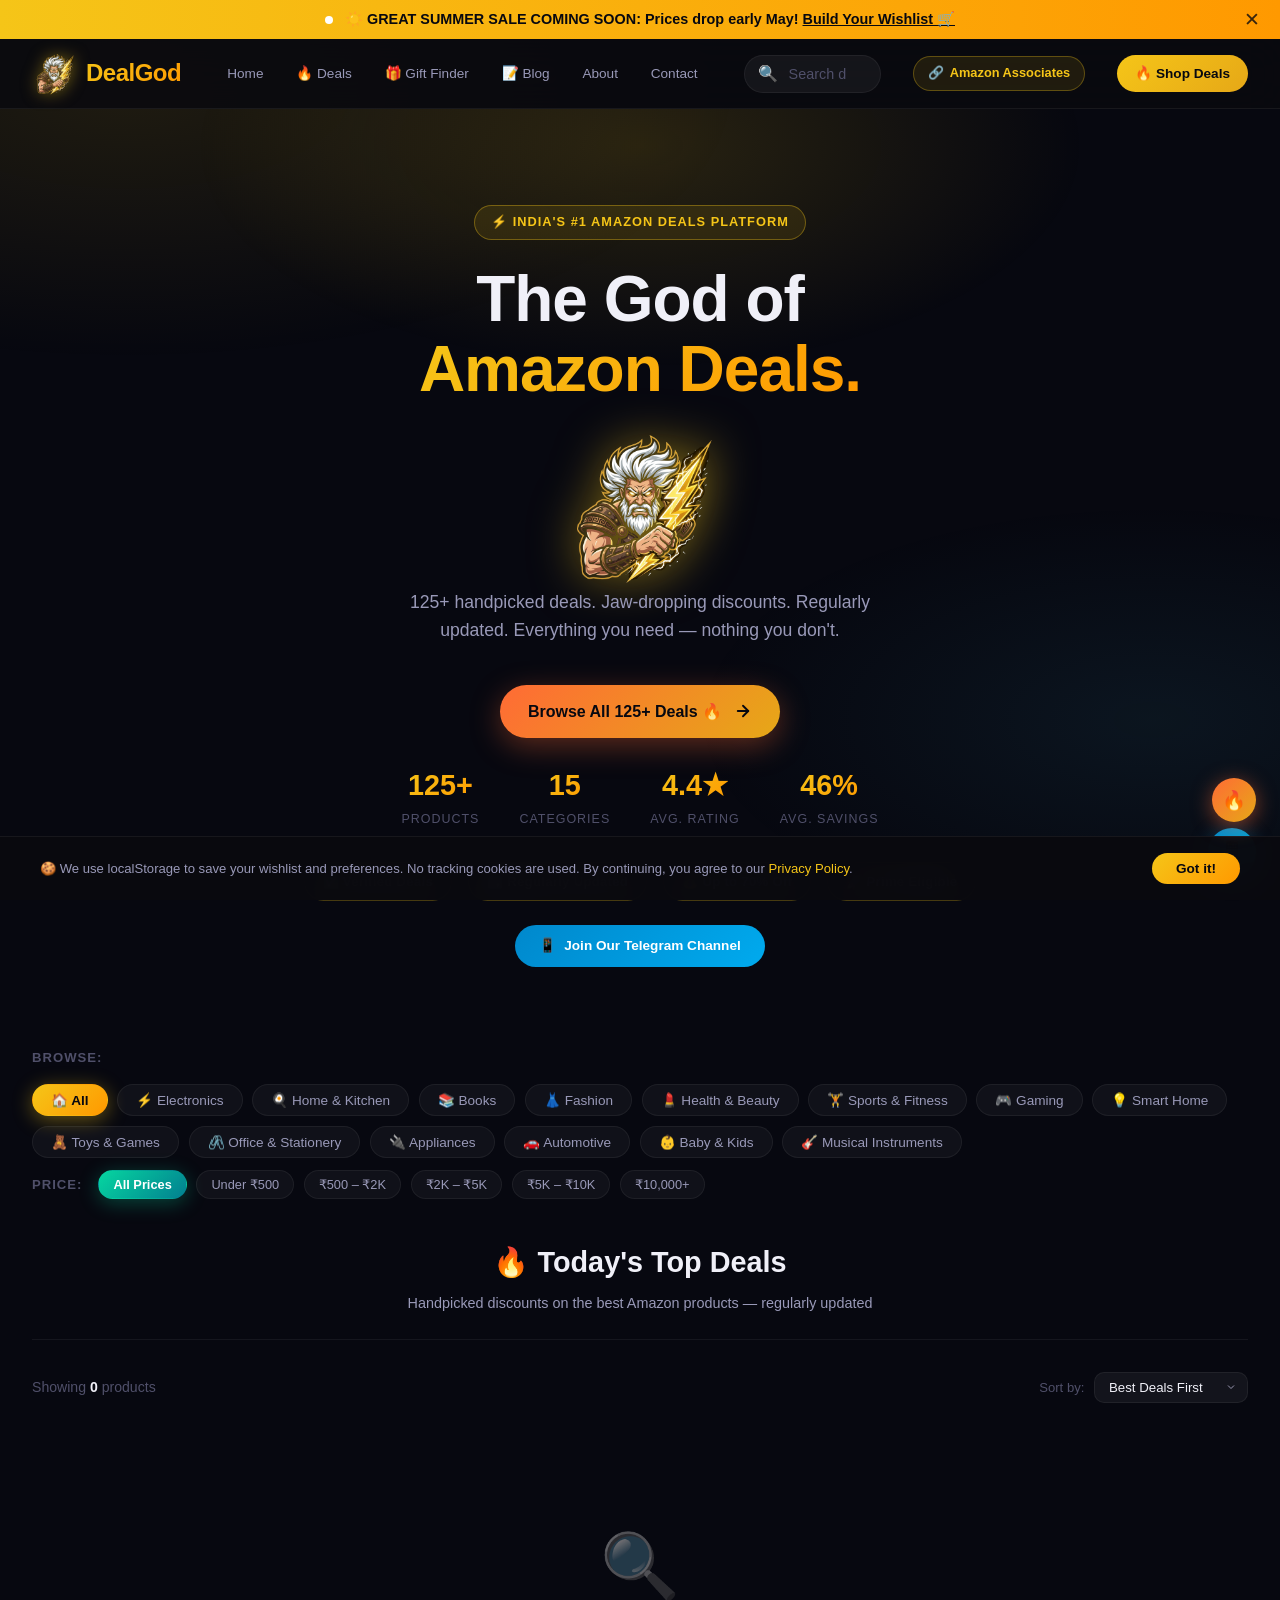
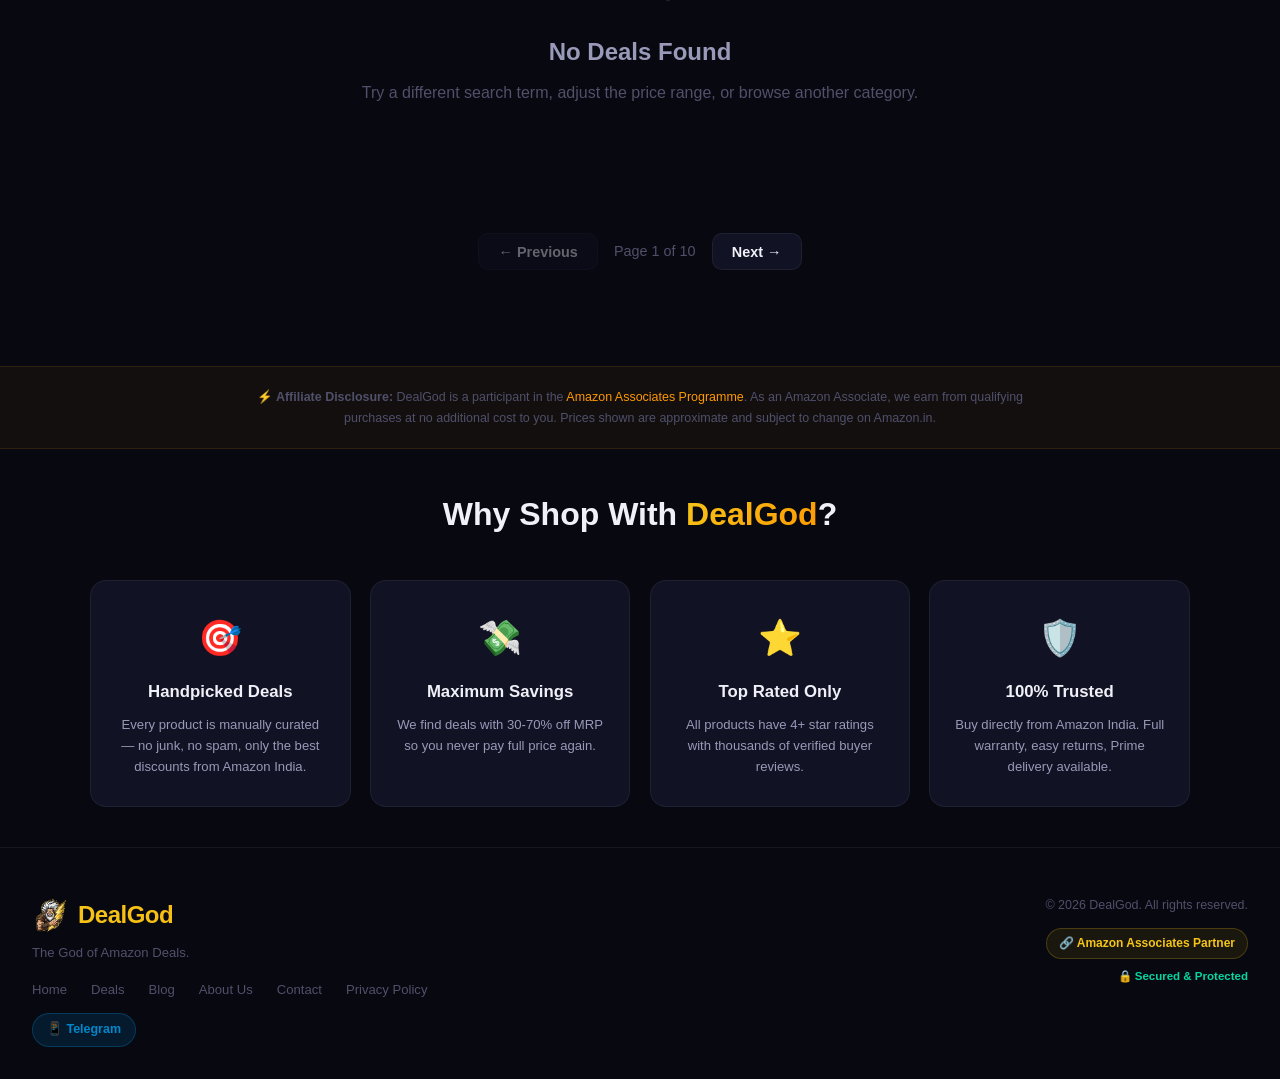
==== commit 5d8d5aff: "another m" ====
--- a/index.html
+++ b/index.html
@@ -167,18 +167,18 @@
         <img src="logo.png" alt="DealGod Zeus Mascot" class="hero-mascot-img" />
       </div>
       <p class="hero-subtitle">
-        120+ handpicked deals. Jaw-dropping discounts. Regularly updated.
+        125+ handpicked deals. Jaw-dropping discounts. Regularly updated.
         Everything you need — nothing you don't.
       </p>
       <div class="hero-cta-group">
         <a href="#products" class="hero-deals-btn">
-          <span>Browse All 120+ Deals <span style="opacity:.85">🔥</span></span>
+          <span>Browse All 125+ Deals <span style="opacity:.85">🔥</span></span>
           <svg class="hero-deals-btn-arrow" viewBox="0 0 24 24" fill="none" stroke="currentColor" stroke-width="2.5" stroke-linecap="round" stroke-linejoin="round"><path d="M5 12h14"/><path d="m12 5 7 7-7 7"/></svg>
         </a>
       </div>
       <div class="hero-stats" role="list" aria-label="Platform statistics">
         <div class="hero-stat" role="listitem">
-          <span class="hero-stat-value" data-target="120" data-suffix="+" id="stat-products">0</span>
+          <span class="hero-stat-value" data-target="125" data-suffix="+" id="stat-products">0</span>
           <span class="hero-stat-label">Products</span>
         </div>
         <div class="hero-stat" role="listitem">
@@ -274,11 +274,11 @@
         <div class="sort-controls">
           <label for="sort-select" class="sort-label">Sort by:</label>
           <select id="sort-select" class="sort-select" aria-label="Sort products">
-            <option value="default">Featured</option>
+            <option value="best" selected>Best Deals First</option>
+            <option value="discount">Biggest Discount</option>
+            <option value="rating">Top Rated</option>
             <option value="price-low">Price: Low to High</option>
             <option value="price-high">Price: High to Low</option>
-            <option value="rating">Top Rated</option>
-            <option value="discount">Biggest Discount</option>
           </select>
         </div>
       </div>
--- a/style.css
+++ b/style.css
@@ -758,6 +758,27 @@
   position: relative;
   opacity: 0;
   transform: translateY(24px);
+}
+
+.card-main-link {
+  display: flex;
+  flex-direction: column;
+  text-decoration: none;
+  color: inherit;
+  flex: 1;
+}
+
+.card-main-link:hover {
+  text-decoration: none;
+}
+
+/* Nested links workaround */
+.card-main-link ~ .card-footer .btn-buy,
+.card-main-link ~ .card-footer .btn-wishlist,
+.card-main-link ~ .card-footer .btn-share,
+.card-main-link ~ .card-footer .compare-check {
+  position: relative;
+  z-index: 2;
 }
 
 .product-card.visible {
@@ -2475,7 +2496,7 @@
   .filter-chip, .price-chip { flex-shrink: 0; scroll-snap-align: start; white-space: nowrap; }
 
   .products-section { padding: 0 1.2rem 3rem; }
-  .product-grid { grid-template-columns: repeat(2, 1fr); gap: 1rem; }
+  .product-grid { grid-template-columns: repeat(3, 1fr); gap: 0.6rem; }
   .products-header { flex-direction: column; align-items: flex-start; gap: 0.6rem; }
 
   .card-body { padding: 0.8rem 0.8rem 0; }
@@ -2549,10 +2570,15 @@
   .hero-cta-group { gap: 0.75rem; margin-top: 1.5rem; }
   .hero-deals-btn { padding: 11px 20px; font-size: 0.9rem; }
 
-  .product-grid { grid-template-columns: repeat(2, 1fr); gap: 0.75rem; }
-  .card-image-wrap { padding-top: 55%; }
-  .btn-buy { flex: 1 1 100%; }
-  .card-footer { justify-content: center; }
+  .product-grid { grid-template-columns: repeat(3, 1fr); gap: 0.5rem; }
+  .card-image-wrap { padding-top: 60%; }
+  .card-title { font-size: 0.75rem; line-clamp: 1; -webkit-line-clamp: 1; }
+  .card-body { padding: 0.5rem 0.5rem 0; }
+  .card-footer { padding: 0.5rem; gap: 0.3rem; }
+  .price-current { font-size: 0.9rem; }
+  .price-original { font-size: 0.7rem; }
+  .btn-buy { padding: 6px 8px; font-size: 0.7rem; flex: 1 1 auto; }
+  .btn-wishlist, .btn-share { width: 28px; height: 28px; font-size: 0.9rem; }
 
   .why-grid { grid-template-columns: 1fr; }
   .why-card { padding: 1.2rem 1rem; }
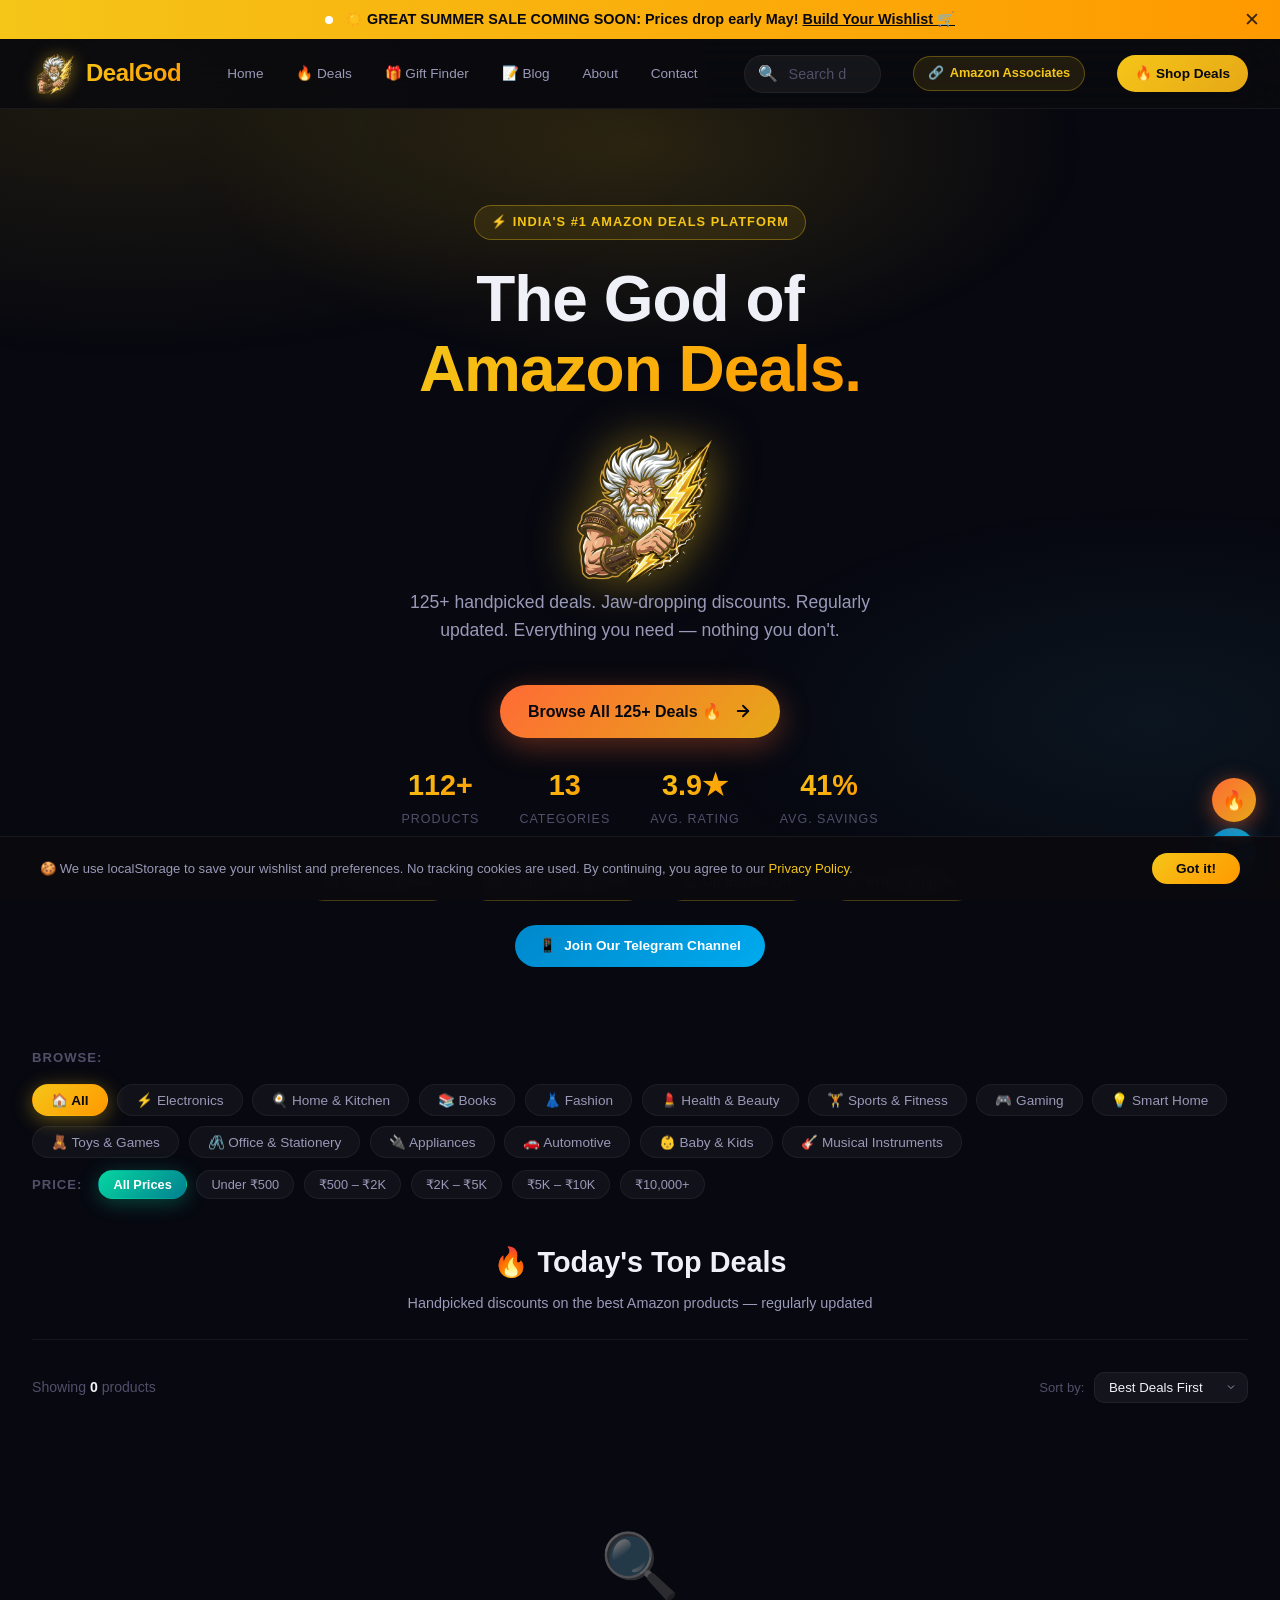
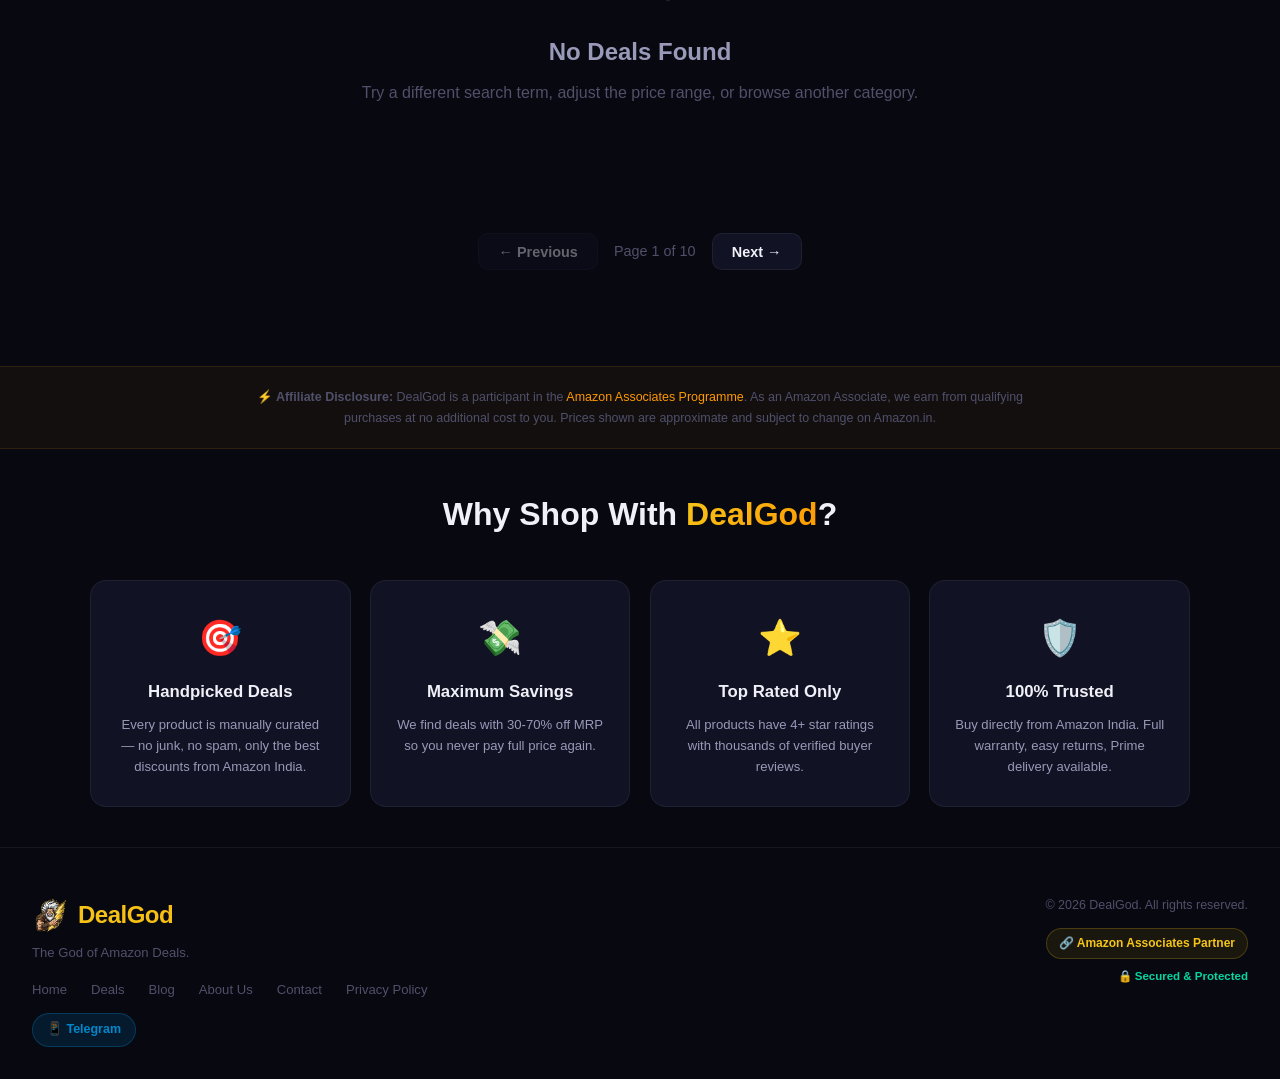
==== commit d68df848: "m" ====
--- a/index.html
+++ b/index.html
@@ -97,7 +97,7 @@
       <!-- Nav Links -->
       <div class="nav-links" role="navigation" aria-label="Quick links">
         <a href="#hero" class="nav-link">Home</a>
-        <a href="#products" class="nav-link">🔥 Deals</a>
+        <a href="#filters" class="nav-link">🔥 Deals</a>
         <a href="gift-finder.html" class="nav-link">🎁 Gift Finder</a>
         <a href="blog.html" class="nav-link">📝 Blog</a>
         <a href="about.html" class="nav-link">About</a>
@@ -129,7 +129,7 @@
         Amazon Associates
       </div>
       <!-- Shop Deals CTA -->
-      <a href="#products" class="nav-shop-btn" id="nav-shop-btn">🔥 Shop Deals</a>
+      <a href="#filters" class="nav-shop-btn" id="nav-shop-btn">🔥 Shop Deals</a>
       <!-- Hamburger Menu -->
       <button class="nav-hamburger" id="nav-hamburger" aria-label="Toggle menu">
         <span></span><span></span><span></span>
@@ -141,7 +141,7 @@
   <div class="mobile-nav-overlay" id="mobile-nav-overlay">
     <div class="mobile-nav-content">
       <a href="#hero" class="mobile-nav-link">🏠 Home</a>
-      <a href="#products" class="mobile-nav-link">🔥 Deals</a>
+      <a href="#filters" class="mobile-nav-link">🔥 Deals</a>
       <a href="gift-finder.html" class="mobile-nav-link">🎁 Gift Finder</a>
       <a href="blog.html" class="mobile-nav-link">📝 Blog</a>
       <a href="about.html" class="mobile-nav-link">ℹ️ About</a>
@@ -171,7 +171,7 @@
         Everything you need — nothing you don't.
       </p>
       <div class="hero-cta-group">
-        <a href="#products" class="hero-deals-btn">
+        <a href="#filters" class="hero-deals-btn">
           <span>Browse All 125+ Deals <span style="opacity:.85">🔥</span></span>
           <svg class="hero-deals-btn-arrow" viewBox="0 0 24 24" fill="none" stroke="currentColor" stroke-width="2.5" stroke-linecap="round" stroke-linejoin="round"><path d="M5 12h14"/><path d="m12 5 7 7-7 7"/></svg>
         </a>
@@ -212,7 +212,7 @@
   <!-- ================================================================
        CATEGORY FILTER
   ================================================================ -->
-  <section class="filter-section" aria-label="Category filters">
+  <section class="filter-section" id="filters" aria-label="Category filters">
     <div class="filter-inner">
       <span class="filter-label" id="filter-label">Browse:</span>
       <div class="filter-chips" role="group" aria-labelledby="filter-label">
@@ -303,6 +303,11 @@
       <div class="product-grid" id="product-grid" role="list" aria-label="Product catalog">
         <!-- Products rendered here -->
       </div>
+      <noscript>
+        <div style="text-align:center; padding:3rem; color:var(--text-muted);">
+          <p>JavaScript is required to display deals. Please enable JavaScript in your browser settings.</p>
+        </div>
+      </noscript>
 
       <!-- Pagination -->
       <div class="pagination" id="pagination">
@@ -370,7 +375,7 @@
         <p class="footer-tagline">The God of Amazon Deals.</p>
         <nav class="footer-links" aria-label="Footer navigation">
           <a href="#hero">Home</a>
-          <a href="#products">Deals</a>
+          <a href="#filters">Deals</a>
           <a href="blog.html">Blog</a>
           <a href="about.html">About Us</a>
           <a href="contact.html">Contact</a>
@@ -443,13 +448,25 @@
       <button class="top-deals-popup-close" id="top-deals-popup-close">✕</button>
     </div>
     <div class="top-deals-popup-list" id="top-deals-popup-list"></div>
-    <a href="#products" class="top-deals-popup-cta" id="top-deals-browse-all">→</a>
+    <a href="#filters" class="top-deals-popup-cta" id="top-deals-browse-all">→</a>
   </div>
 
   <!-- Scripts -->
-  <script src="data.js"></script>
-  <script src="script.js"></script>
+  <script src="data.js?v=125"></script>
   <script>
+    // Diagnostic: verify data.js loaded correctly
+    if (!window.PRODUCTS || !Array.isArray(window.PRODUCTS)) {
+      console.error('[DealGod] DIAGNOSTIC: data.js did not expose window.PRODUCTS properly');
+    } else {
+      console.log('[DealGod] DIAGNOSTIC: data.js loaded', window.PRODUCTS.length, 'products');
+    }
+  </script>
+  <script src="script.js?v=125"></script>
+  <script>
+    // Catch any unhandled JS errors
+    window.onerror = function(msg, url, line) {
+      console.error('[DealGod] Global error:', msg, 'at', url, 'line', line);
+    };
     document.getElementById('footer-year').textContent = new Date().getFullYear();
 
     // Register Service Worker for offline caching
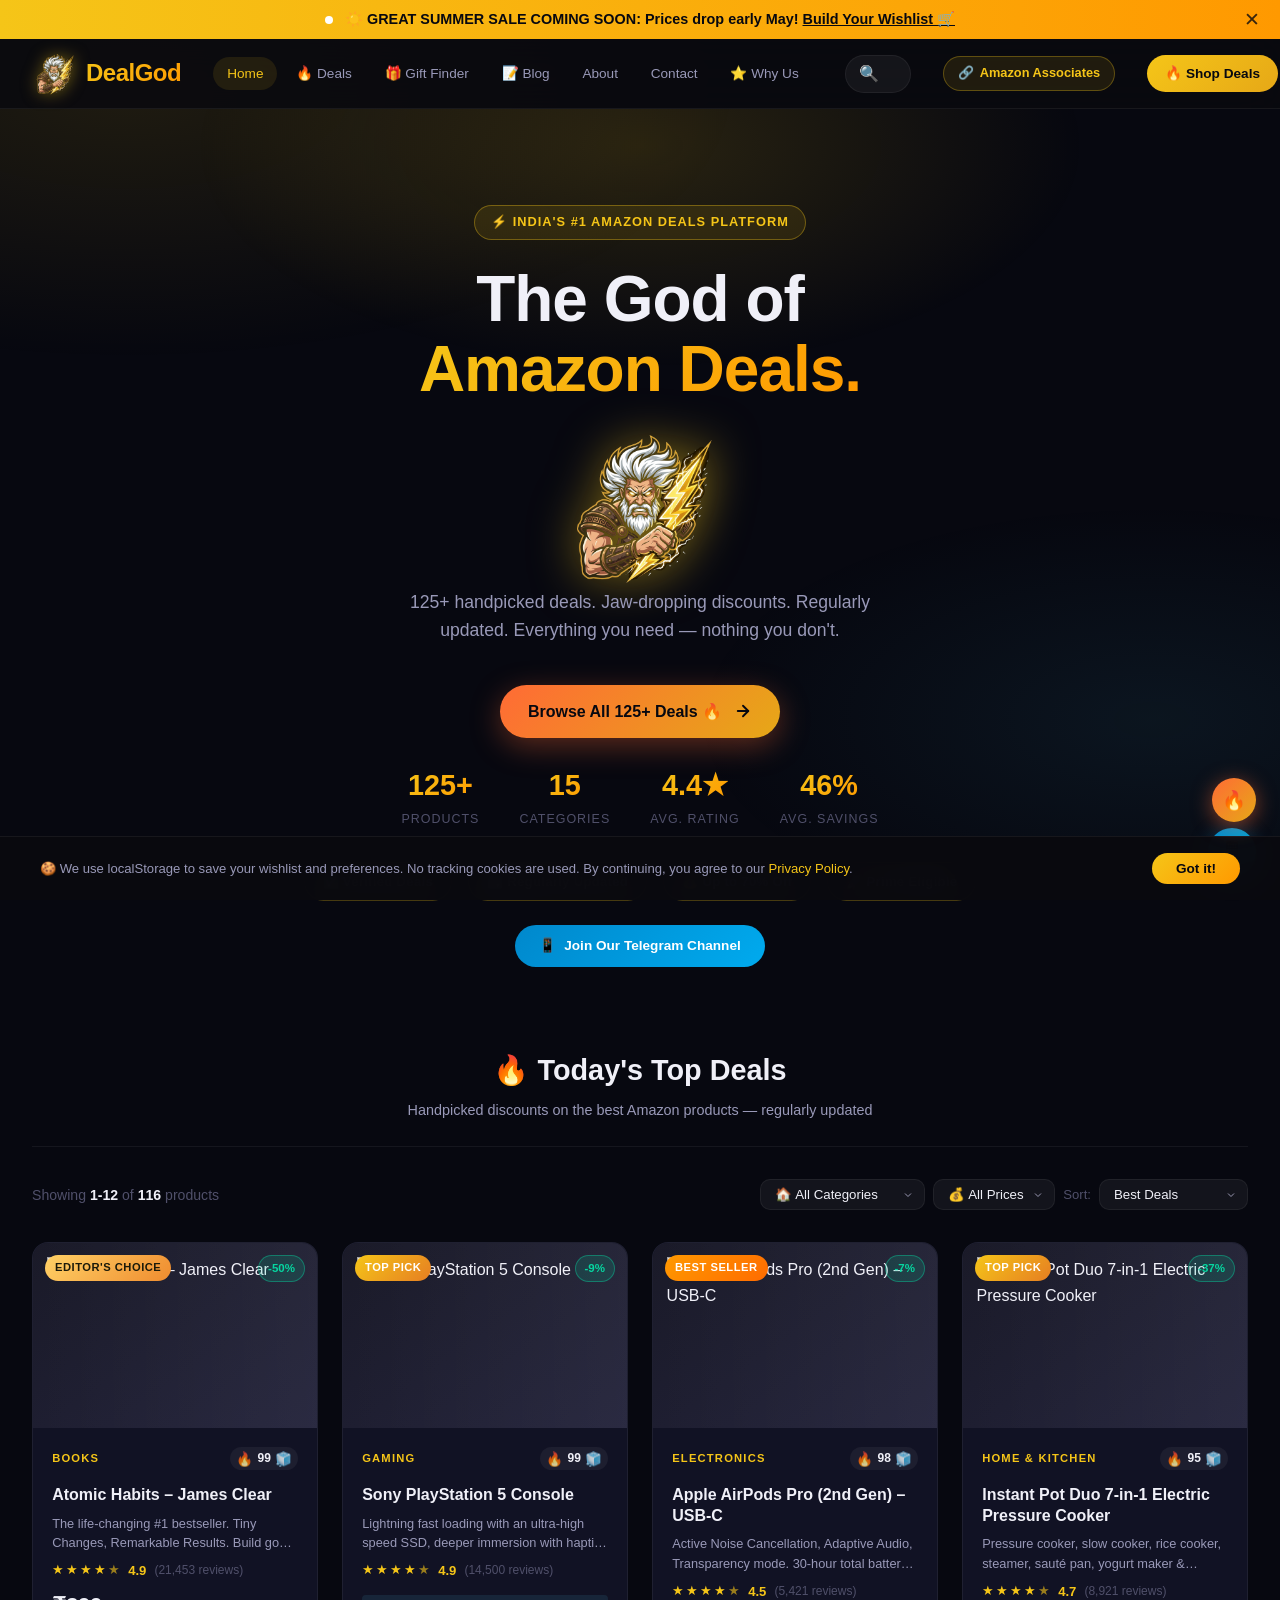
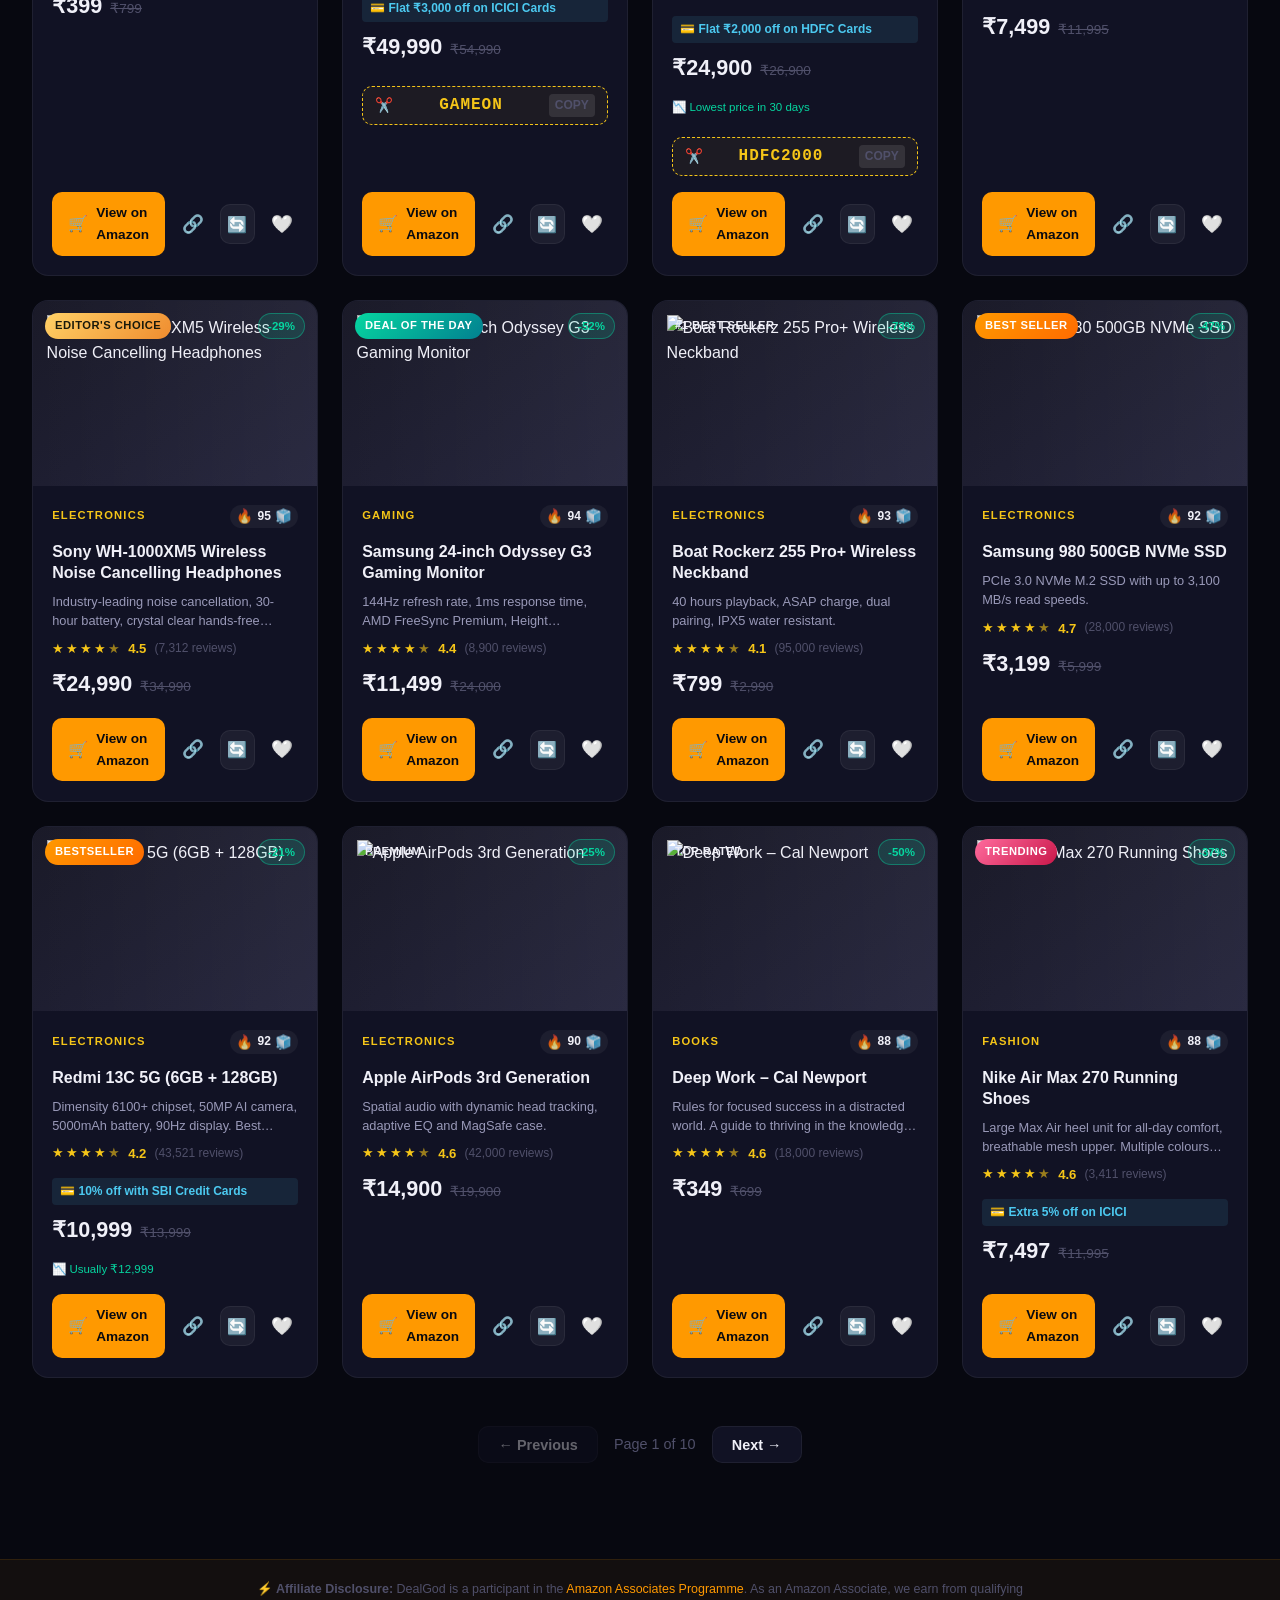
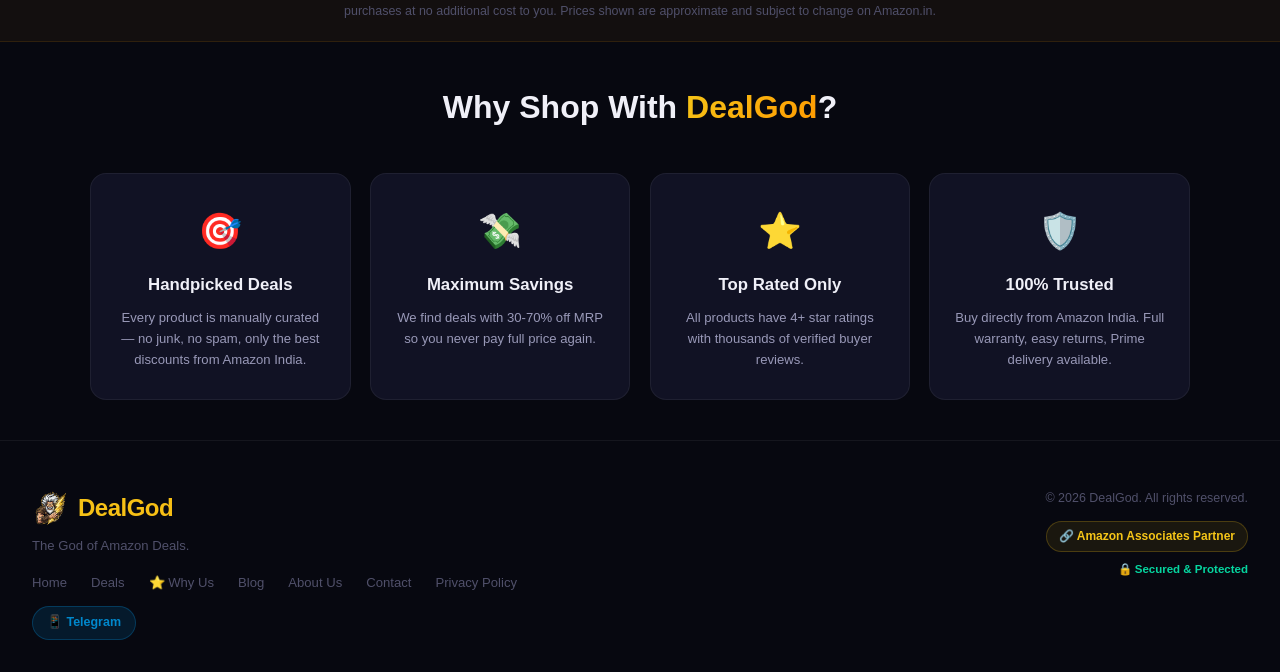
==== commit a1e96c2f: "ANOTHER UPDATE" ====
--- a/index.html
+++ b/index.html
@@ -97,11 +97,12 @@
       <!-- Nav Links -->
       <div class="nav-links" role="navigation" aria-label="Quick links">
         <a href="#hero" class="nav-link">Home</a>
-        <a href="#filters" class="nav-link">🔥 Deals</a>
+        <a href="#products" class="nav-link">🔥 Deals</a>
         <a href="gift-finder.html" class="nav-link">🎁 Gift Finder</a>
         <a href="blog.html" class="nav-link">📝 Blog</a>
         <a href="about.html" class="nav-link">About</a>
         <a href="contact.html" class="nav-link">Contact</a>
+        <a href="#why-section" class="nav-link">⭐ Why Us</a>
       </div>
 
       <!-- Search -->
@@ -141,11 +142,12 @@
   <div class="mobile-nav-overlay" id="mobile-nav-overlay">
     <div class="mobile-nav-content">
       <a href="#hero" class="mobile-nav-link">🏠 Home</a>
-      <a href="#filters" class="mobile-nav-link">🔥 Deals</a>
+      <a href="#products" class="mobile-nav-link">🔥 Deals</a>
       <a href="gift-finder.html" class="mobile-nav-link">🎁 Gift Finder</a>
       <a href="blog.html" class="mobile-nav-link">📝 Blog</a>
       <a href="about.html" class="mobile-nav-link">ℹ️ About</a>
       <a href="contact.html" class="mobile-nav-link">📧 Contact</a>
+      <a href="#why-section" class="mobile-nav-link">⭐ Why Us</a>
       <a href="https://t.me/DealGodtelegram" target="_blank" rel="noopener noreferrer" class="mobile-nav-link mobile-nav-telegram">📱 Join Telegram</a>
     </div>
   </div>
@@ -209,43 +211,8 @@
     </div>
   </header>
 
-  <!-- ================================================================
-       CATEGORY FILTER
-  ================================================================ -->
-  <section class="filter-section" id="filters" aria-label="Category filters">
-    <div class="filter-inner">
-      <span class="filter-label" id="filter-label">Browse:</span>
-      <div class="filter-chips" role="group" aria-labelledby="filter-label">
-        <button class="filter-chip active" data-category="All"              id="cat-all"        aria-pressed="true" >🏠 All</button>
-        <button class="filter-chip"        data-category="Electronics"      id="cat-electronics" aria-pressed="false">⚡ Electronics</button>
-        <button class="filter-chip"        data-category="Home & Kitchen"   id="cat-home"        aria-pressed="false">🍳 Home &amp; Kitchen</button>
-        <button class="filter-chip"        data-category="Books"            id="cat-books"       aria-pressed="false">📚 Books</button>
-        <button class="filter-chip"        data-category="Fashion"          id="cat-fashion"     aria-pressed="false">👗 Fashion</button>
-        <button class="filter-chip"        data-category="Health & Beauty"  id="cat-health"      aria-pressed="false">💄 Health &amp; Beauty</button>
-        <button class="filter-chip"        data-category="Sports & Fitness" id="cat-sports"      aria-pressed="false">🏋️ Sports &amp; Fitness</button>
-        <button class="filter-chip"        data-category="Gaming"           id="cat-gaming"      aria-pressed="false">🎮 Gaming</button>
-        <button class="filter-chip"        data-category="Smart Home"       id="cat-smarthome"   aria-pressed="false">💡 Smart Home</button>
-        <button class="filter-chip"        data-category="Toys & Games"     id="cat-toys"        aria-pressed="false">🧸 Toys &amp; Games</button>
-        <button class="filter-chip"        data-category="Office & Stationery" id="cat-office"   aria-pressed="false">🖇️ Office &amp; Stationery</button>
-        <button class="filter-chip"        data-category="Appliances"       id="cat-appliances"  aria-pressed="false">🔌 Appliances</button>
-        <button class="filter-chip"        data-category="Automotive"       id="cat-auto"        aria-pressed="false">🚗 Automotive</button>
-        <button class="filter-chip"        data-category="Baby & Kids"      id="cat-baby"        aria-pressed="false">👶 Baby &amp; Kids</button>
-        <button class="filter-chip"        data-category="Musical Instruments" id="cat-music"    aria-pressed="false">🎸 Musical Instruments</button>
-      </div>
-    </div>
-    <!-- Price Range Filter -->
-    <div class="filter-inner" style="margin-top: 0.8rem;">
-      <span class="filter-label" id="price-label">Price:</span>
-      <div class="filter-chips" role="group" aria-labelledby="price-label">
-        <button class="price-chip active" data-range="all"        aria-pressed="true" >All Prices</button>
-        <button class="price-chip"        data-range="under500"   aria-pressed="false">Under ₹500</button>
-        <button class="price-chip"        data-range="500-2000"   aria-pressed="false">₹500 – ₹2K</button>
-        <button class="price-chip"        data-range="2000-5000"  aria-pressed="false">₹2K – ₹5K</button>
-        <button class="price-chip"        data-range="5000-10000" aria-pressed="false">₹5K – ₹10K</button>
-        <button class="price-chip"        data-range="10000+"     aria-pressed="false">₹10,000+</button>
-      </div>
-    </div>
-  </section>
+
+
 
   <!-- ================================================================
        RECENTLY VIEWED
@@ -272,13 +239,38 @@
           Showing <strong>0</strong> products
         </p>
         <div class="sort-controls">
-          <label for="sort-select" class="sort-label">Sort by:</label>
+          <select id="cat-select" class="sort-select" aria-label="Filter by category">
+            <option value="All">🏠 All Categories</option>
+            <option value="Electronics">⚡ Electronics</option>
+            <option value="Home &amp; Kitchen">🍳 Home &amp; Kitchen</option>
+            <option value="Books">📚 Books</option>
+            <option value="Fashion">👗 Fashion</option>
+            <option value="Health &amp; Beauty">💄 Health &amp; Beauty</option>
+            <option value="Sports &amp; Fitness">🏋️ Sports &amp; Fitness</option>
+            <option value="Gaming">🎮 Gaming</option>
+            <option value="Smart Home">💡 Smart Home</option>
+            <option value="Toys &amp; Games">🧸 Toys &amp; Games</option>
+            <option value="Office &amp; Stationery">🖇️ Office</option>
+            <option value="Appliances">🔌 Appliances</option>
+            <option value="Automotive">🚗 Automotive</option>
+            <option value="Baby &amp; Kids">👶 Baby &amp; Kids</option>
+            <option value="Musical Instruments">🎸 Music</option>
+          </select>
+          <select id="price-select" class="sort-select" aria-label="Filter by price">
+            <option value="all">💰 All Prices</option>
+            <option value="under500">Under ₹500</option>
+            <option value="500-2000">₹500 – ₹2K</option>
+            <option value="2000-5000">₹2K – ₹5K</option>
+            <option value="5000-10000">₹5K – ₹10K</option>
+            <option value="10000+">₹10,000+</option>
+          </select>
+          <label for="sort-select" class="sort-label">Sort:</label>
           <select id="sort-select" class="sort-select" aria-label="Sort products">
-            <option value="best" selected>Best Deals First</option>
+            <option value="best" selected>Best Deals</option>
             <option value="discount">Biggest Discount</option>
             <option value="rating">Top Rated</option>
-            <option value="price-low">Price: Low to High</option>
-            <option value="price-high">Price: High to Low</option>
+            <option value="price-low">Price: Low→High</option>
+            <option value="price-high">Price: High→Low</option>
           </select>
         </div>
       </div>
@@ -331,6 +323,8 @@
     </p>
   </div>
 
+
+
   <!-- ================================================================
        WHY DEALGOD
   ================================================================ -->
@@ -375,7 +369,8 @@
         <p class="footer-tagline">The God of Amazon Deals.</p>
         <nav class="footer-links" aria-label="Footer navigation">
           <a href="#hero">Home</a>
-          <a href="#filters">Deals</a>
+          <a href="#products">Deals</a>
+          <a href="#why-section">⭐ Why Us</a>
           <a href="blog.html">Blog</a>
           <a href="about.html">About Us</a>
           <a href="contact.html">Contact</a>
--- a/style.css
+++ b/style.css
@@ -659,7 +659,8 @@
 .sort-controls {
   display: flex;
   align-items: center;
-  gap: 0.6rem;
+  gap: 0.5rem;
+  flex-wrap: wrap;
 }
 
 .sort-label {
@@ -697,6 +698,47 @@
   color: var(--text-primary);
 }
 
+/* ---- Filter Jump Buttons ---- */
+.filter-jump-btn {
+  display: inline-flex;
+  align-items: center;
+  gap: 5px;
+  padding: 7px 14px;
+  background: rgba(245, 197, 24, 0.07);
+  border: 1px solid rgba(245, 197, 24, 0.28);
+  border-radius: var(--border-radius-pill);
+  color: var(--accent-gold);
+  font-size: 0.78rem;
+  font-weight: 700;
+  font-family: 'Inter', sans-serif;
+  cursor: pointer;
+  transition: var(--transition-smooth);
+  white-space: nowrap;
+  letter-spacing: 0.2px;
+}
+
+.filter-jump-btn:hover {
+  background: rgba(245, 197, 24, 0.18);
+  border-color: var(--accent-gold);
+  transform: translateY(-2px);
+  box-shadow: 0 4px 16px rgba(245, 197, 24, 0.22);
+}
+
+.filter-jump-btn:active {
+  transform: translateY(0);
+}
+
+.jump-arrow {
+  font-size: 0.85rem;
+  opacity: 0.75;
+  transition: transform 0.2s;
+}
+
+.filter-jump-btn:hover .jump-arrow {
+  transform: translateY(-2px);
+  opacity: 1;
+}
+
 .product-grid {
   display: grid;
   grid-template-columns: repeat(auto-fill, minmax(280px, 1fr));
@@ -753,32 +795,14 @@
   overflow: hidden;
   display: flex;
   flex-direction: column;
-  cursor: default;
+  cursor: pointer;
   transition: var(--transition-smooth);
   position: relative;
   opacity: 0;
   transform: translateY(24px);
-}
-
-.card-main-link {
-  display: flex;
-  flex-direction: column;
-  text-decoration: none;
-  color: inherit;
-  flex: 1;
-}
-
-.card-main-link:hover {
-  text-decoration: none;
-}
-
-/* Nested links workaround */
-.card-main-link ~ .card-footer .btn-buy,
-.card-main-link ~ .card-footer .btn-wishlist,
-.card-main-link ~ .card-footer .btn-share,
-.card-main-link ~ .card-footer .compare-check {
-  position: relative;
-  z-index: 2;
+  -webkit-user-select: none;
+  -moz-user-select: none;
+  user-select: none;
 }
 
 .product-card.visible {
@@ -3154,3 +3178,116 @@
   .top-deals-float-btn { width: 44px; height: 44px; padding: 0; border-radius: 50%; font-size: 1.2rem; }
   .top-deals-float-text { display: none; }
 }
+
+/* ================================================================
+   MOBILE RESPONSIVE — WHY GRID, SORT CONTROLS, PRODUCTS HEADER
+   ================================================================ */
+
+/* Why Us: 2-per-row on mobile (4 cards → 2×2 grid) */
+@media (max-width: 640px) {
+  .why-grid {
+    grid-template-columns: repeat(2, 1fr);
+    gap: 0.75rem;
+  }
+  .why-card {
+    padding: 1.2rem 1rem;
+  }
+  .why-icon {
+    font-size: 1.6rem;
+    margin-bottom: 0.5rem;
+  }
+  .why-card h3 {
+    font-size: 0.88rem;
+  }
+  .why-card p {
+    font-size: 0.75rem;
+    line-height: 1.5;
+  }
+  .why-section {
+    padding: 1.5rem 1rem;
+  }
+  .why-title {
+    font-size: 1.3rem;
+    margin-bottom: 1.5rem;
+  }
+
+  /* Sort controls: wrap to 2 rows, selects expand */
+  .products-header {
+    flex-direction: column;
+    align-items: flex-start;
+    gap: 0.75rem;
+  }
+  .sort-controls {
+    width: 100%;
+    gap: 0.4rem;
+  }
+  .sort-controls .sort-select {
+    flex: 1;
+    min-width: 0;
+    font-size: 0.78rem;
+    padding: 7px 8px;
+    padding-right: 24px;
+  }
+  .sort-label {
+    font-size: 0.75rem;
+    white-space: nowrap;
+  }
+  .products-count {
+    font-size: 0.82rem;
+  }
+
+  /* Hero compactness */
+  .hero {
+    padding: 4rem 1rem 3rem;
+  }
+  .hero-mascot {
+    width: 110px;
+    height: 110px;
+  }
+
+  /* Products grid: 2 columns on mobile */
+  .product-grid {
+    grid-template-columns: repeat(2, 1fr);
+    gap: 0.75rem;
+  }
+  .card-title { font-size: 0.8rem; }
+  .card-desc  { display: none; }
+  .card-body  { padding: 0.6rem; }
+  .card-footer { padding: 0.5rem 0.6rem; gap: 0.3rem; }
+  .btn-buy { font-size: 0.75rem; padding: 7px 10px; }
+
+  /* Mobile hamburger nav completeness */
+  .mobile-nav-content {
+    display: flex;
+    flex-direction: column;
+    gap: 0;
+  }
+  .mobile-nav-link {
+    padding: 14px 1.5rem;
+    font-size: 1rem;
+    border-bottom: 1px solid var(--border-color);
+  }
+  .mobile-nav-telegram {
+    margin-top: 0.5rem;
+    background: rgba(0, 136, 204, 0.1);
+    color: #29b6f6;
+    border-radius: 0;
+  }
+}
+
+/* Tablet — keep 3-column grid */
+@media (max-width: 900px) and (min-width: 641px) {
+  .product-grid {
+    grid-template-columns: repeat(3, 1fr);
+    gap: 1rem;
+  }
+  .sort-controls {
+    flex-wrap: wrap;
+    gap: 0.4rem;
+  }
+  .sort-controls .sort-select {
+    font-size: 0.8rem;
+    padding: 6px 10px;
+    padding-right: 26px;
+  }
+}
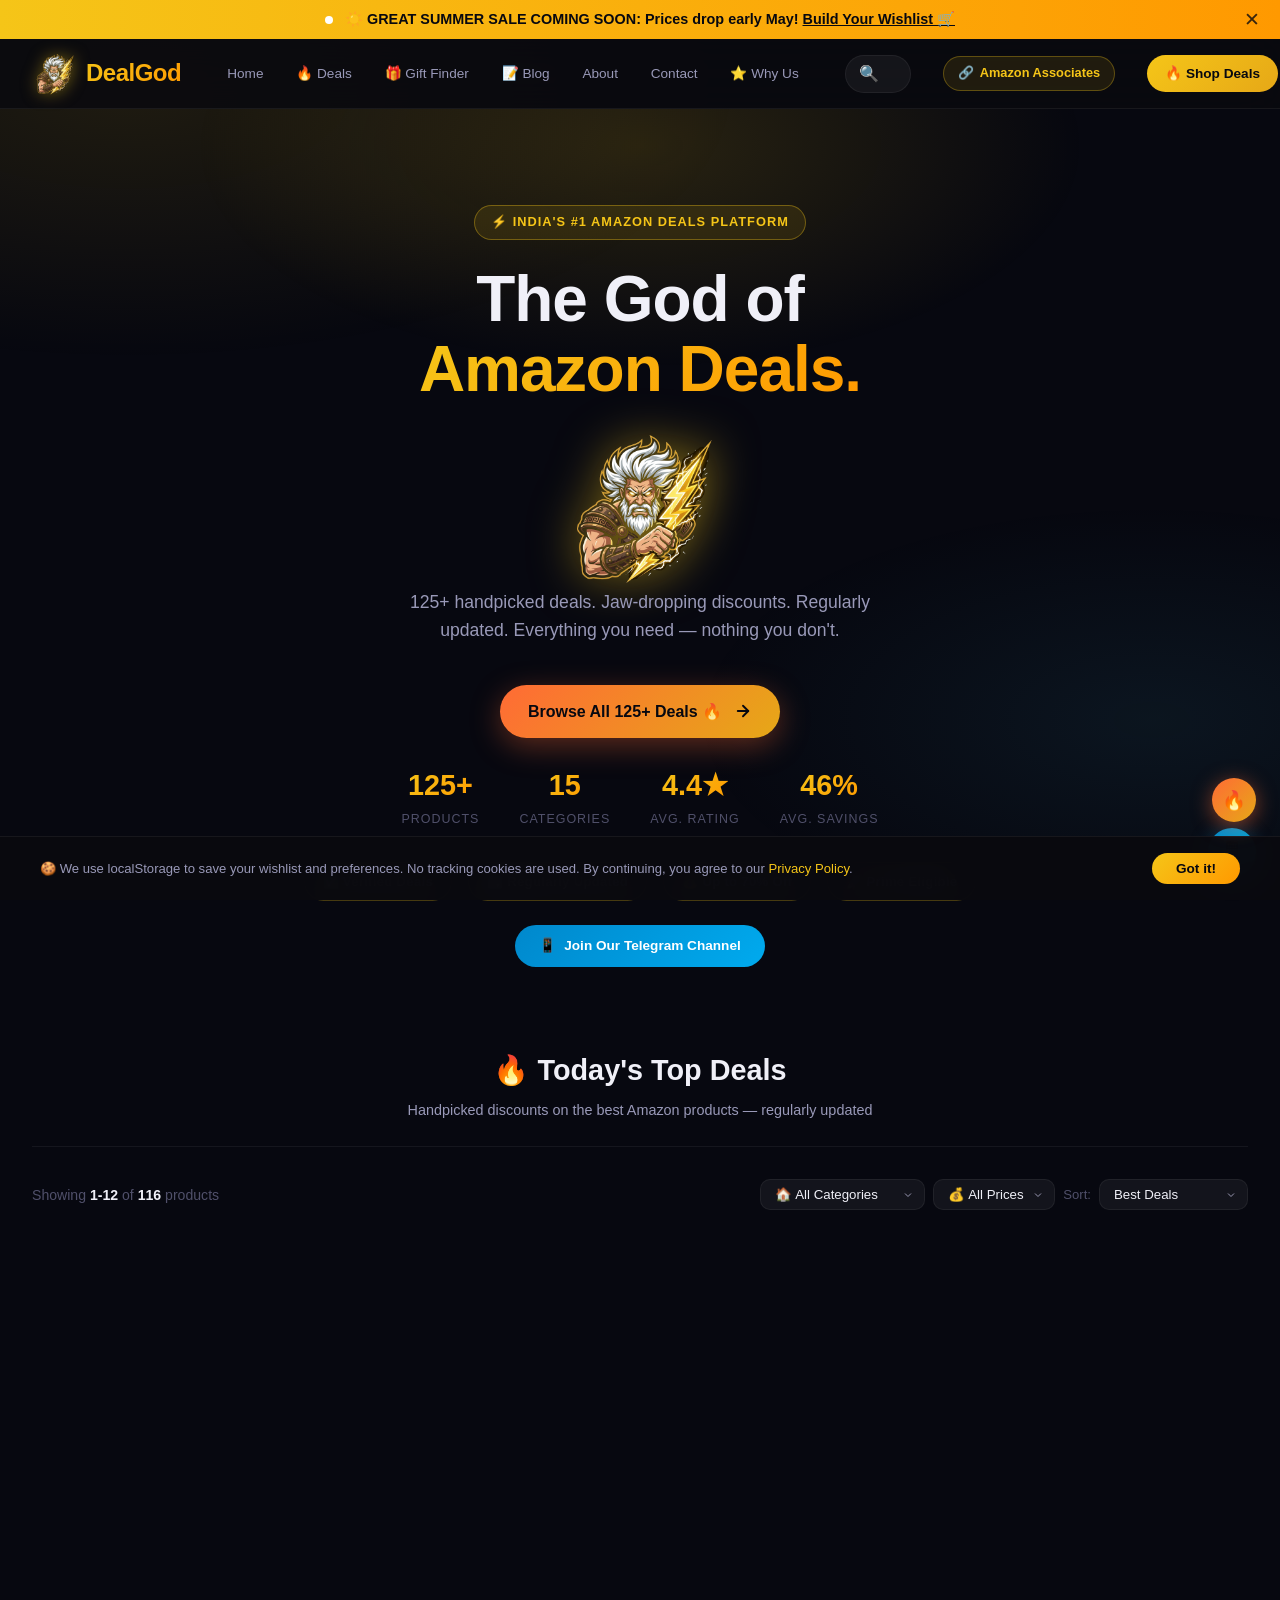
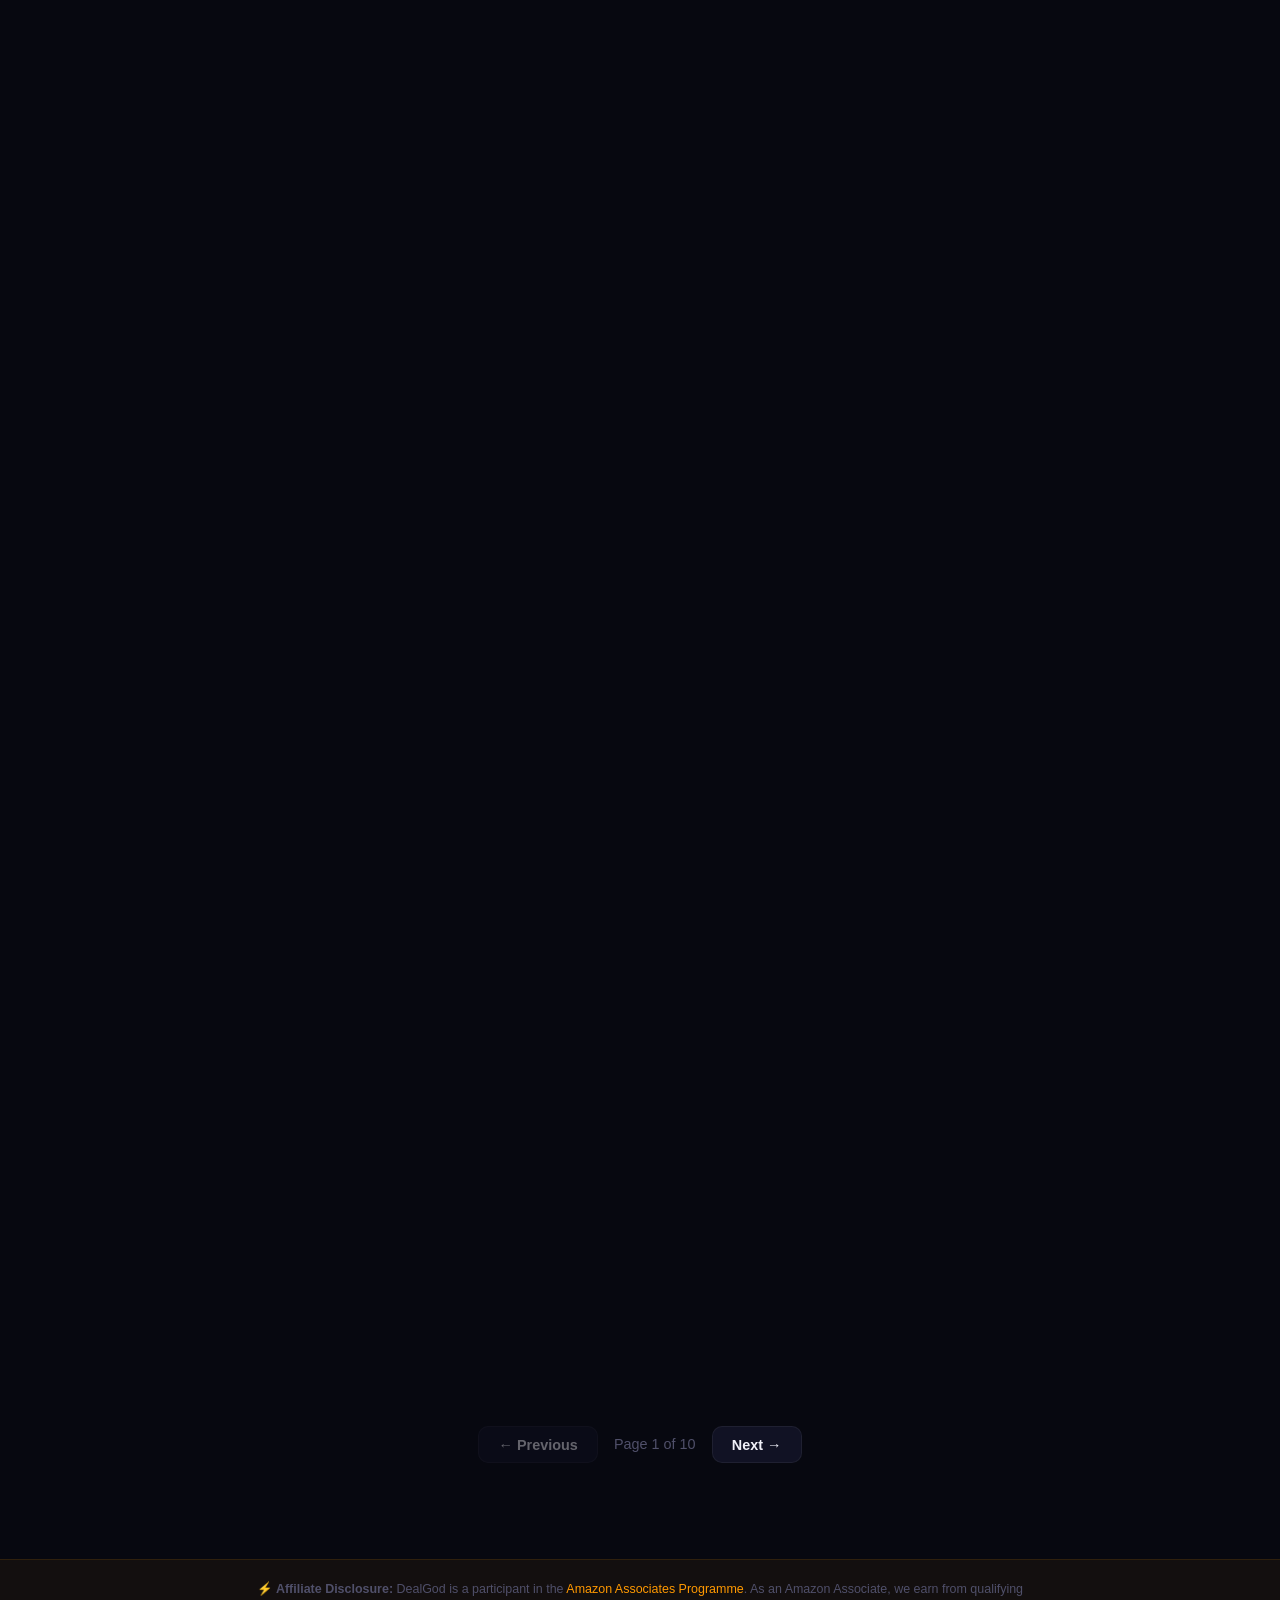
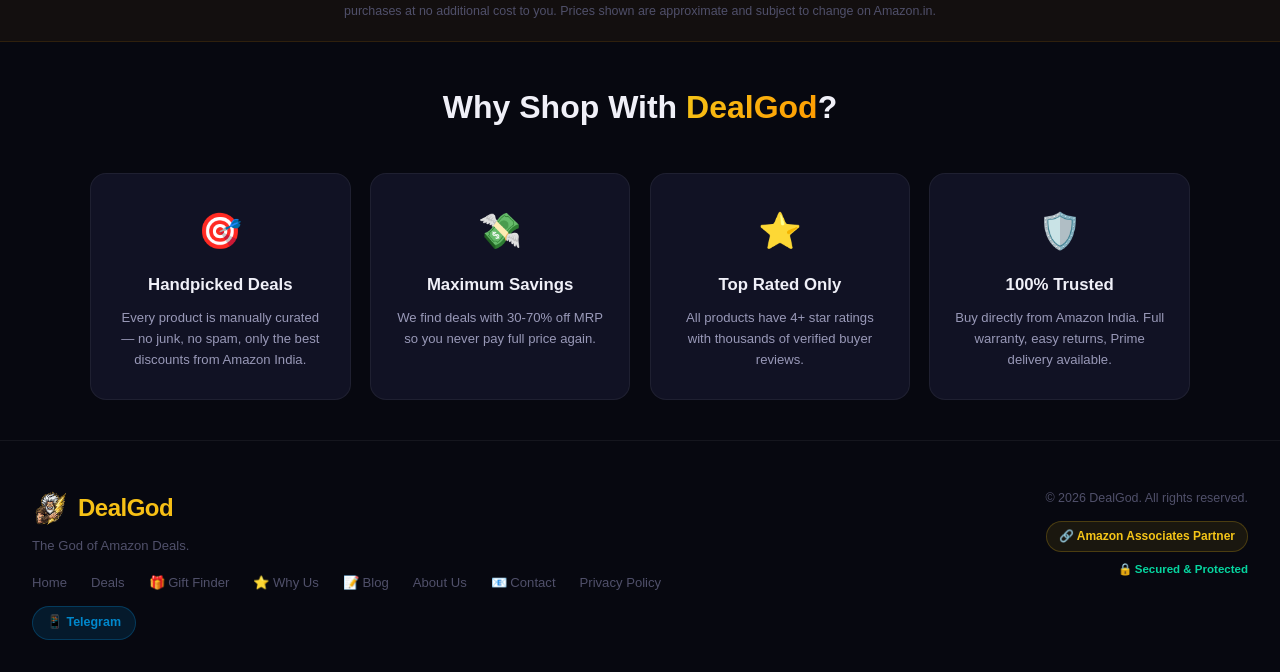
==== commit 17660489: "fix" ====
--- a/index.html
+++ b/index.html
@@ -227,6 +227,7 @@
   <!-- ================================================================
        PRODUCT GRID
   ================================================================ -->
+  <span id="filters" style="position:absolute; visibility:hidden;"></span>
   <main class="products-section" id="products" role="main">
     <div class="products-inner">
       <!-- Section Header -->
@@ -370,10 +371,11 @@
         <nav class="footer-links" aria-label="Footer navigation">
           <a href="#hero">Home</a>
           <a href="#products">Deals</a>
+          <a href="gift-finder.html">🎁 Gift Finder</a>
           <a href="#why-section">⭐ Why Us</a>
-          <a href="blog.html">Blog</a>
+          <a href="blog.html">📝 Blog</a>
           <a href="about.html">About Us</a>
-          <a href="contact.html">Contact</a>
+          <a href="contact.html">📧 Contact</a>
           <a href="privacy.html">Privacy Policy</a>
         </nav>
         <div class="footer-social">
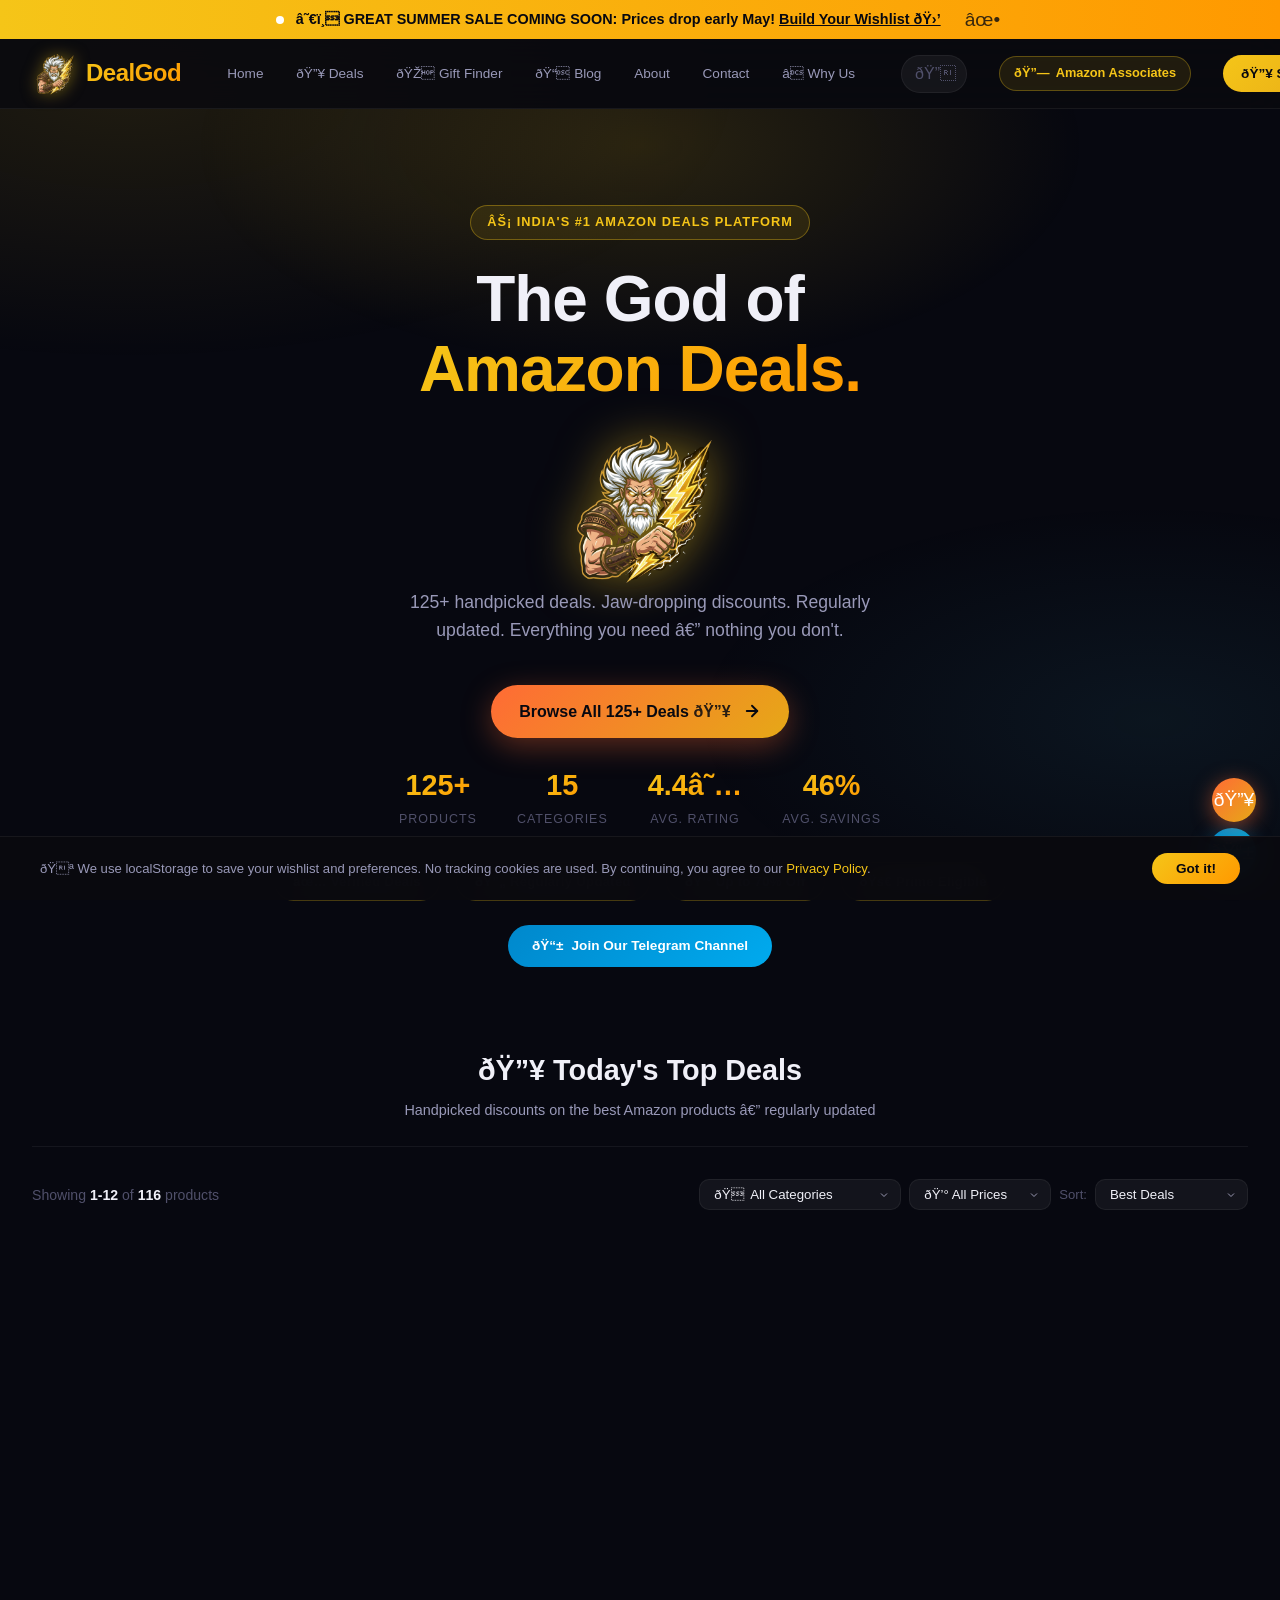
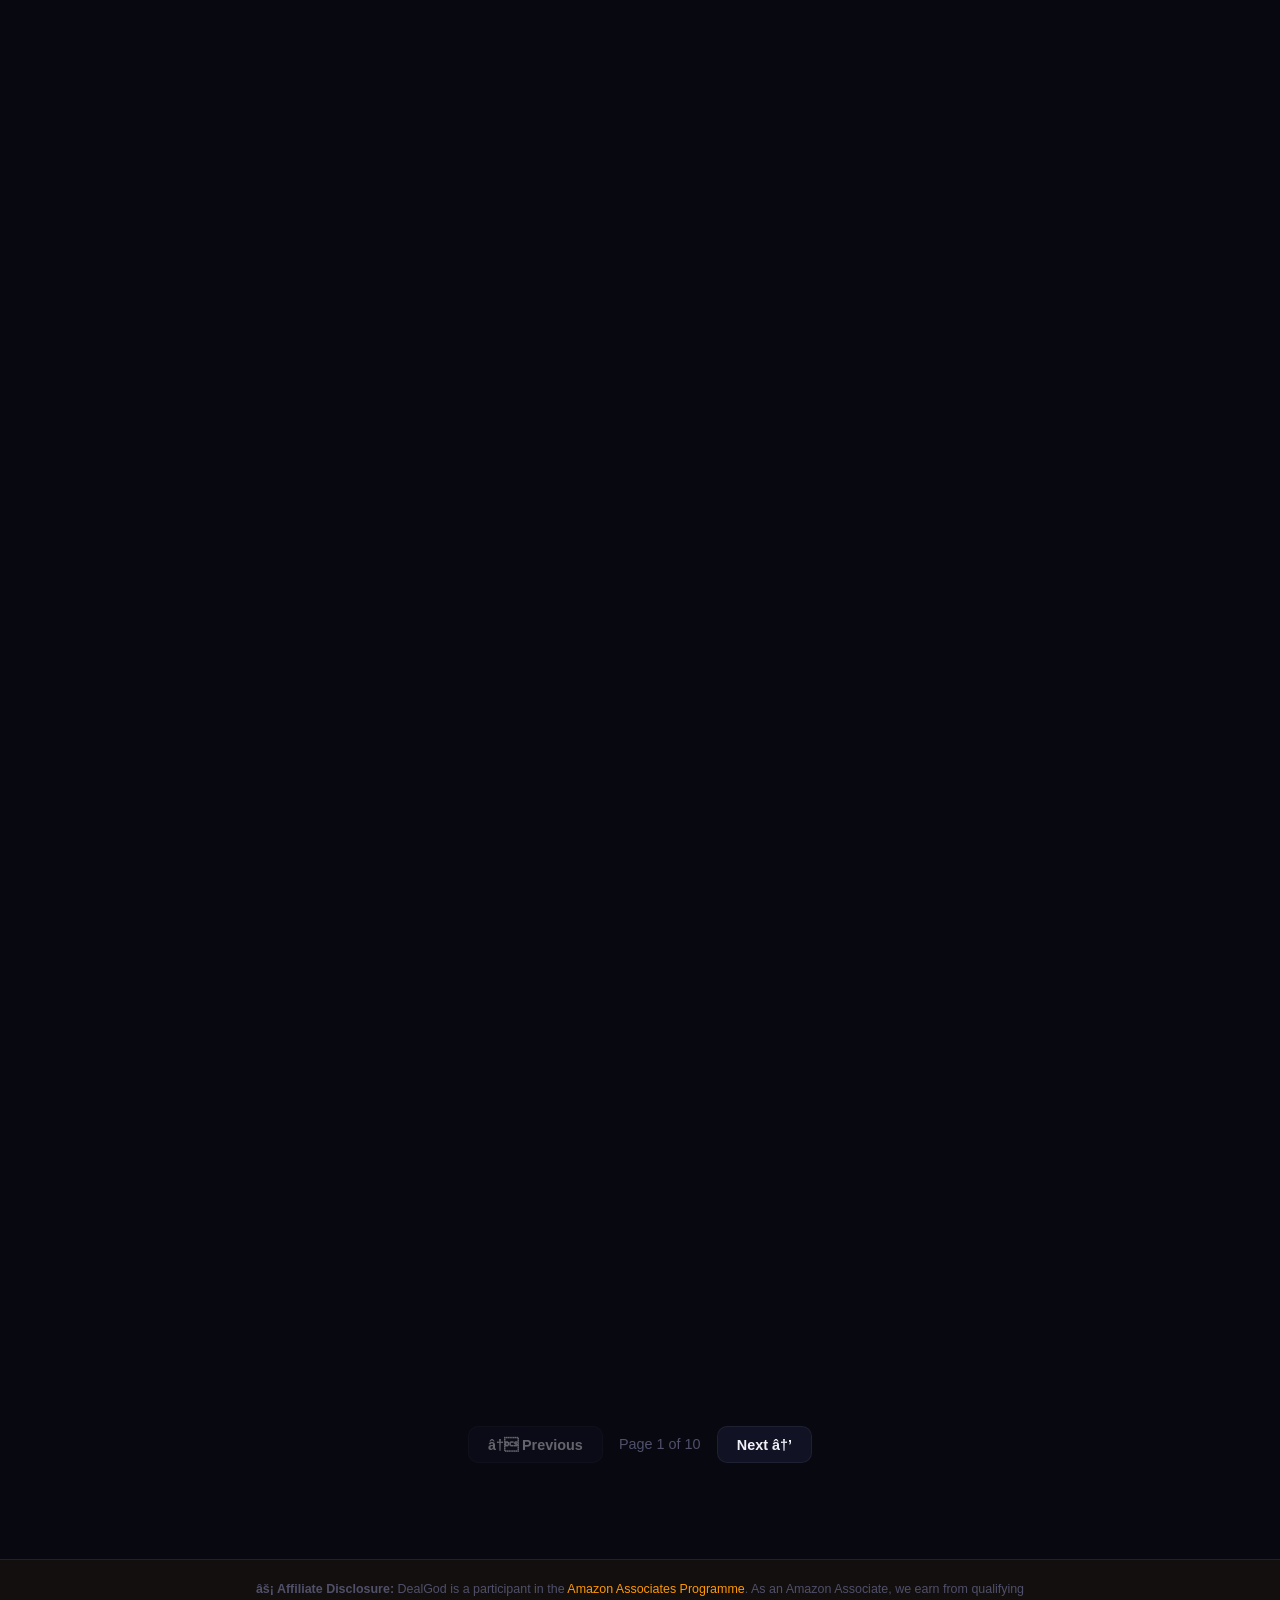
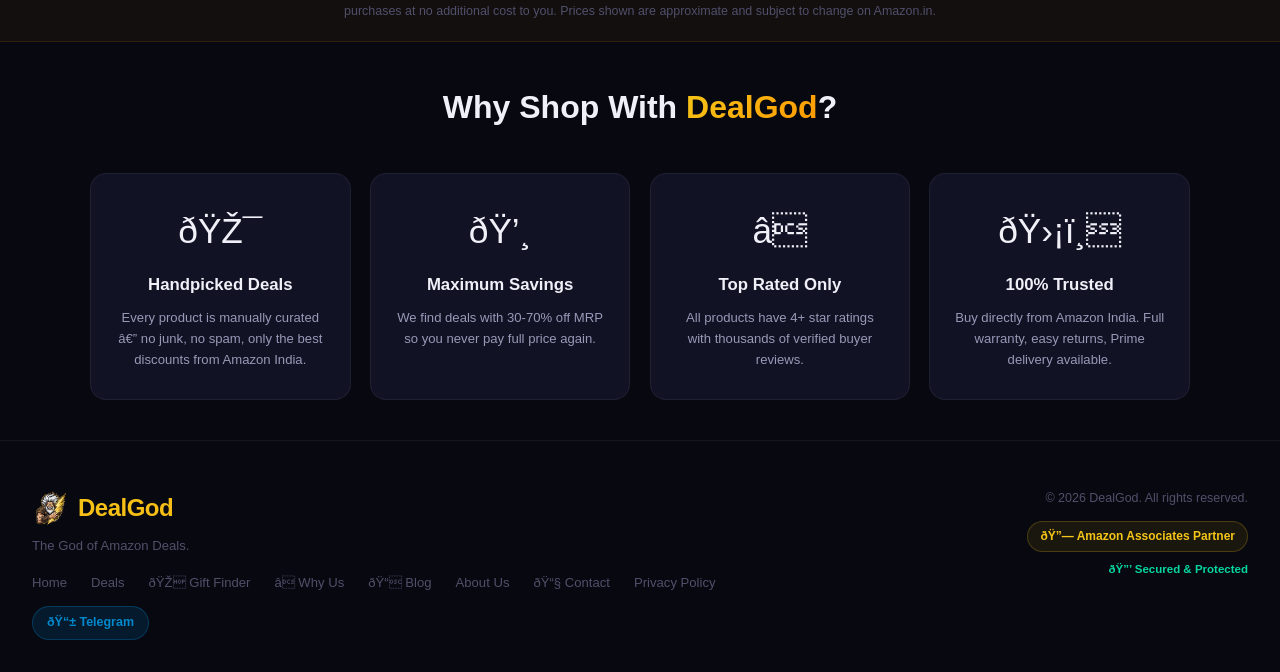
==== commit b614e43a: "fix: replace all index.html links with / for Cloudflare Pages routing" ====
--- a/index.html
+++ b/index.html
@@ -1,4 +1,4 @@
-<!DOCTYPE html>
+﻿<!DOCTYPE html>
 <html lang="en" data-theme="dark">
 <head>
   <meta charset="UTF-8" />
@@ -22,14 +22,14 @@
   " />
 
   <!-- SEO Meta -->
-  <title>DealGod – The God of Amazon Deals in India</title>
-  <meta name="description" content="DealGod – India's ultimate Amazon deals destination. Handpicked electronics, home products, books, fashion, fitness and more with jaw-dropping discounts." />
+  <title>DealGod â€“ The God of Amazon Deals in India</title>
+  <meta name="description" content="DealGod â€“ India's ultimate Amazon deals destination. Handpicked electronics, home products, books, fashion, fitness and more with jaw-dropping discounts." />
   <meta name="keywords" content="DealGod, Amazon deals India, best offers, affiliate, electronics, home kitchen, books, fashion, fitness, discounts, top deals" />
   <meta name="robots" content="index, follow" />
   <meta name="author" content="DealGod" />
 
   <!-- Open Graph -->
-  <meta property="og:title" content="DealGod – The God of Amazon Deals" />
+  <meta property="og:title" content="DealGod â€“ The God of Amazon Deals" />
   <meta property="og:description" content="India's ultimate Amazon deals destination. Jaw-dropping discounts curated daily." />
   <meta property="og:type" content="website" />
   <meta property="og:image" content="logo.png" />
@@ -71,8 +71,8 @@
   <div class="mega-sale-banner" id="mega-sale-banner" role="alert">
     <div class="mega-sale-inner">
       <span class="mega-sale-pulse"></span>
-      <p>☀️ <strong>GREAT SUMMER SALE COMING SOON:</strong> Prices drop early May! <a href="#products">Build Your Wishlist 🛒</a></p>
-      <button class="mega-sale-close" id="mega-sale-close" aria-label="Dismiss banner">✕</button>
+      <p>â˜€ï¸ <strong>GREAT SUMMER SALE COMING SOON:</strong> Prices drop early May! <a href="#products">Build Your Wishlist ðŸ›’</a></p>
+      <button class="mega-sale-close" id="mega-sale-close" aria-label="Dismiss banner">âœ•</button>
     </div>
   </div>
 
@@ -97,24 +97,24 @@
       <!-- Nav Links -->
       <div class="nav-links" role="navigation" aria-label="Quick links">
         <a href="#hero" class="nav-link">Home</a>
-        <a href="#products" class="nav-link">🔥 Deals</a>
-        <a href="gift-finder.html" class="nav-link">🎁 Gift Finder</a>
-        <a href="blog.html" class="nav-link">📝 Blog</a>
+        <a href="#products" class="nav-link">ðŸ”¥ Deals</a>
+        <a href="gift-finder.html" class="nav-link">ðŸŽ Gift Finder</a>
+        <a href="blog.html" class="nav-link">ðŸ“ Blog</a>
         <a href="about.html" class="nav-link">About</a>
         <a href="contact.html" class="nav-link">Contact</a>
-        <a href="#why-section" class="nav-link">⭐ Why Us</a>
+        <a href="#why-section" class="nav-link">â­ Why Us</a>
       </div>
 
       <!-- Search -->
       <div class="nav-search" role="search" style="position: relative;">
         <form action="search.html" method="GET" id="global-search-form">
-          <span class="nav-search-icon" aria-hidden="true">🔍</span>
+          <span class="nav-search-icon" aria-hidden="true">ðŸ”</span>
           <input
             type="search"
             name="q"
             id="search-input"
             class="nav-search-input"
-            placeholder="Search deals… (press / to focus)"
+            placeholder="Search dealsâ€¦ (press / to focus)"
             aria-label="Search products"
             autocomplete="off"
             maxlength="100"
@@ -126,11 +126,11 @@
 
       <!-- Amazon badge -->
       <div class="nav-tag-badge" aria-label="Amazon Associates">
-        <span>🔗</span>
+        <span>ðŸ”—</span>
         Amazon Associates
       </div>
       <!-- Shop Deals CTA -->
-      <a href="#filters" class="nav-shop-btn" id="nav-shop-btn">🔥 Shop Deals</a>
+      <a href="#filters" class="nav-shop-btn" id="nav-shop-btn">ðŸ”¥ Shop Deals</a>
       <!-- Hamburger Menu -->
       <button class="nav-hamburger" id="nav-hamburger" aria-label="Toggle menu">
         <span></span><span></span><span></span>
@@ -141,14 +141,14 @@
   <!-- Mobile Nav Overlay -->
   <div class="mobile-nav-overlay" id="mobile-nav-overlay">
     <div class="mobile-nav-content">
-      <a href="#hero" class="mobile-nav-link">🏠 Home</a>
-      <a href="#products" class="mobile-nav-link">🔥 Deals</a>
-      <a href="gift-finder.html" class="mobile-nav-link">🎁 Gift Finder</a>
-      <a href="blog.html" class="mobile-nav-link">📝 Blog</a>
-      <a href="about.html" class="mobile-nav-link">ℹ️ About</a>
-      <a href="contact.html" class="mobile-nav-link">📧 Contact</a>
-      <a href="#why-section" class="mobile-nav-link">⭐ Why Us</a>
-      <a href="https://t.me/DealGodtelegram" target="_blank" rel="noopener noreferrer" class="mobile-nav-link mobile-nav-telegram">📱 Join Telegram</a>
+      <a href="#hero" class="mobile-nav-link">ðŸ  Home</a>
+      <a href="#products" class="mobile-nav-link">ðŸ”¥ Deals</a>
+      <a href="gift-finder.html" class="mobile-nav-link">ðŸŽ Gift Finder</a>
+      <a href="blog.html" class="mobile-nav-link">ðŸ“ Blog</a>
+      <a href="about.html" class="mobile-nav-link">â„¹ï¸ About</a>
+      <a href="contact.html" class="mobile-nav-link">ðŸ“§ Contact</a>
+      <a href="#why-section" class="mobile-nav-link">â­ Why Us</a>
+      <a href="https://t.me/DealGodtelegram" target="_blank" rel="noopener noreferrer" class="mobile-nav-link mobile-nav-telegram">ðŸ“± Join Telegram</a>
     </div>
   </div>
 
@@ -159,7 +159,7 @@
     <div class="hero-glow" aria-hidden="true"></div>
     <div class="hero-content">
       <div class="hero-eyebrow" aria-label="Platform label">
-        ⚡ India's #1 Amazon Deals Platform
+        âš¡ India's #1 Amazon Deals Platform
       </div>
       <h1 class="hero-title">
         The God of<br />
@@ -170,11 +170,11 @@
       </div>
       <p class="hero-subtitle">
         125+ handpicked deals. Jaw-dropping discounts. Regularly updated.
-        Everything you need — nothing you don't.
+        Everything you need â€” nothing you don't.
       </p>
       <div class="hero-cta-group">
         <a href="#filters" class="hero-deals-btn">
-          <span>Browse All 125+ Deals <span style="opacity:.85">🔥</span></span>
+          <span>Browse All 125+ Deals <span style="opacity:.85">ðŸ”¥</span></span>
           <svg class="hero-deals-btn-arrow" viewBox="0 0 24 24" fill="none" stroke="currentColor" stroke-width="2.5" stroke-linecap="round" stroke-linejoin="round"><path d="M5 12h14"/><path d="m12 5 7 7-7 7"/></svg>
         </a>
       </div>
@@ -188,7 +188,7 @@
           <span class="hero-stat-label">Categories</span>
         </div>
         <div class="hero-stat" role="listitem">
-          <span class="hero-stat-value" data-target="4.4" data-suffix="★" id="stat-rating">0</span>
+          <span class="hero-stat-value" data-target="4.4" data-suffix="â˜…" id="stat-rating">0</span>
           <span class="hero-stat-label">Avg. Rating</span>
         </div>
         <div class="hero-stat" role="listitem">
@@ -198,14 +198,14 @@
       </div>
       <!-- Value Propositions -->
       <div class="hero-badges" role="list" aria-label="Why DealGod">
-        <div class="hero-badge" role="listitem">✅ Verified Deals</div>
-        <div class="hero-badge" role="listitem">🔄 Regularly Updated</div>
-        <div class="hero-badge" role="listitem">💰 Up to 70% Off</div>
-        <div class="hero-badge" role="listitem">🚀 Prime Eligible</div>
+        <div class="hero-badge" role="listitem">âœ… Verified Deals</div>
+        <div class="hero-badge" role="listitem">ðŸ”„ Regularly Updated</div>
+        <div class="hero-badge" role="listitem">ðŸ’° Up to 70% Off</div>
+        <div class="hero-badge" role="listitem">ðŸš€ Prime Eligible</div>
       </div>
       <div class="hero-telegram">
         <a href="https://t.me/DealGodtelegram" target="_blank" rel="noopener noreferrer" class="telegram-hero-btn">
-          <span>📱</span> Join Our Telegram Channel
+          <span>ðŸ“±</span> Join Our Telegram Channel
         </a>
       </div>
     </div>
@@ -219,7 +219,7 @@
   ================================================================ -->
   <section class="recently-viewed-section" id="recently-viewed" aria-label="Recently viewed products" style="display:none;">
     <div class="recently-viewed-inner">
-      <h3 class="recently-viewed-title">👁️ Recently Viewed</h3>
+      <h3 class="recently-viewed-title">ðŸ‘ï¸ Recently Viewed</h3>
       <div class="recent-scroller" id="recent-scroller"></div>
     </div>
   </section>
@@ -232,8 +232,8 @@
     <div class="products-inner">
       <!-- Section Header -->
       <div class="deals-section-header">
-        <h2 class="deals-title">🔥 Today's Top Deals</h2>
-        <p class="deals-subtitle">Handpicked discounts on the best Amazon products — regularly updated</p>
+        <h2 class="deals-title">ðŸ”¥ Today's Top Deals</h2>
+        <p class="deals-subtitle">Handpicked discounts on the best Amazon products â€” regularly updated</p>
       </div>
       <div class="products-header">
         <p class="products-count" id="products-count" aria-live="polite">
@@ -241,37 +241,37 @@
         </p>
         <div class="sort-controls">
           <select id="cat-select" class="sort-select" aria-label="Filter by category">
-            <option value="All">🏠 All Categories</option>
-            <option value="Electronics">⚡ Electronics</option>
-            <option value="Home &amp; Kitchen">🍳 Home &amp; Kitchen</option>
-            <option value="Books">📚 Books</option>
-            <option value="Fashion">👗 Fashion</option>
-            <option value="Health &amp; Beauty">💄 Health &amp; Beauty</option>
-            <option value="Sports &amp; Fitness">🏋️ Sports &amp; Fitness</option>
-            <option value="Gaming">🎮 Gaming</option>
-            <option value="Smart Home">💡 Smart Home</option>
-            <option value="Toys &amp; Games">🧸 Toys &amp; Games</option>
-            <option value="Office &amp; Stationery">🖇️ Office</option>
-            <option value="Appliances">🔌 Appliances</option>
-            <option value="Automotive">🚗 Automotive</option>
-            <option value="Baby &amp; Kids">👶 Baby &amp; Kids</option>
-            <option value="Musical Instruments">🎸 Music</option>
+            <option value="All">ðŸ  All Categories</option>
+            <option value="Electronics">âš¡ Electronics</option>
+            <option value="Home &amp; Kitchen">ðŸ³ Home &amp; Kitchen</option>
+            <option value="Books">ðŸ“š Books</option>
+            <option value="Fashion">ðŸ‘— Fashion</option>
+            <option value="Health &amp; Beauty">ðŸ’„ Health &amp; Beauty</option>
+            <option value="Sports &amp; Fitness">ðŸ‹ï¸ Sports &amp; Fitness</option>
+            <option value="Gaming">ðŸŽ® Gaming</option>
+            <option value="Smart Home">ðŸ’¡ Smart Home</option>
+            <option value="Toys &amp; Games">ðŸ§¸ Toys &amp; Games</option>
+            <option value="Office &amp; Stationery">ðŸ–‡ï¸ Office</option>
+            <option value="Appliances">ðŸ”Œ Appliances</option>
+            <option value="Automotive">ðŸš— Automotive</option>
+            <option value="Baby &amp; Kids">ðŸ‘¶ Baby &amp; Kids</option>
+            <option value="Musical Instruments">ðŸŽ¸ Music</option>
           </select>
           <select id="price-select" class="sort-select" aria-label="Filter by price">
-            <option value="all">💰 All Prices</option>
-            <option value="under500">Under ₹500</option>
-            <option value="500-2000">₹500 – ₹2K</option>
-            <option value="2000-5000">₹2K – ₹5K</option>
-            <option value="5000-10000">₹5K – ₹10K</option>
-            <option value="10000+">₹10,000+</option>
+            <option value="all">ðŸ’° All Prices</option>
+            <option value="under500">Under â‚¹500</option>
+            <option value="500-2000">â‚¹500 â€“ â‚¹2K</option>
+            <option value="2000-5000">â‚¹2K â€“ â‚¹5K</option>
+            <option value="5000-10000">â‚¹5K â€“ â‚¹10K</option>
+            <option value="10000+">â‚¹10,000+</option>
           </select>
           <label for="sort-select" class="sort-label">Sort:</label>
           <select id="sort-select" class="sort-select" aria-label="Sort products">
             <option value="best" selected>Best Deals</option>
             <option value="discount">Biggest Discount</option>
             <option value="rating">Top Rated</option>
-            <option value="price-low">Price: Low→High</option>
-            <option value="price-high">Price: High→Low</option>
+            <option value="price-low">Price: Lowâ†’High</option>
+            <option value="price-high">Price: Highâ†’Low</option>
           </select>
         </div>
       </div>
@@ -288,7 +288,7 @@
 
       <!-- Empty State -->
       <div id="empty-state" class="empty-state" role="status" aria-live="polite">
-        <div class="empty-icon" aria-hidden="true">🔍</div>
+        <div class="empty-icon" aria-hidden="true">ðŸ”</div>
         <h3>No Deals Found</h3>
         <p>Try a different search term, adjust the price range, or browse another category.</p>
       </div>
@@ -304,9 +304,9 @@
 
       <!-- Pagination -->
       <div class="pagination" id="pagination">
-        <button class="page-btn" id="prev-page" disabled>← Previous</button>
+        <button class="page-btn" id="prev-page" disabled>â† Previous</button>
         <span class="page-info" id="page-info">Page 1 of 10</span>
-        <button class="page-btn" id="next-page">Next →</button>
+        <button class="page-btn" id="next-page">Next â†’</button>
       </div>
     </div>
   </main>
@@ -316,7 +316,7 @@
   ================================================================ -->
   <div class="disclosure-banner" role="complementary" aria-label="Affiliate disclosure">
     <p>
-      <strong>⚡ Affiliate Disclosure:</strong>
+      <strong>âš¡ Affiliate Disclosure:</strong>
       DealGod is a participant in the
       <a href="https://affiliate-program.amazon.in/" target="_blank" rel="noopener noreferrer">Amazon Associates Programme</a>.
       As an Amazon Associate, we earn from qualifying purchases at no additional cost to you.
@@ -334,22 +334,22 @@
       <h2 class="why-title">Why Shop With <span>DealGod</span>?</h2>
       <div class="why-grid">
         <div class="why-card">
-          <div class="why-icon">🎯</div>
+          <div class="why-icon">ðŸŽ¯</div>
           <h3>Handpicked Deals</h3>
-          <p>Every product is manually curated — no junk, no spam, only the best discounts from Amazon India.</p>
+          <p>Every product is manually curated â€” no junk, no spam, only the best discounts from Amazon India.</p>
         </div>
         <div class="why-card">
-          <div class="why-icon">💸</div>
+          <div class="why-icon">ðŸ’¸</div>
           <h3>Maximum Savings</h3>
           <p>We find deals with 30-70% off MRP so you never pay full price again.</p>
         </div>
         <div class="why-card">
-          <div class="why-icon">⭐</div>
+          <div class="why-icon">â­</div>
           <h3>Top Rated Only</h3>
           <p>All products have 4+ star ratings with thousands of verified buyer reviews.</p>
         </div>
         <div class="why-card">
-          <div class="why-icon">🛡️</div>
+          <div class="why-icon">ðŸ›¡ï¸</div>
           <h3>100% Trusted</h3>
           <p>Buy directly from Amazon India. Full warranty, easy returns, Prime delivery available.</p>
         </div>
@@ -371,15 +371,15 @@
         <nav class="footer-links" aria-label="Footer navigation">
           <a href="#hero">Home</a>
           <a href="#products">Deals</a>
-          <a href="gift-finder.html">🎁 Gift Finder</a>
-          <a href="#why-section">⭐ Why Us</a>
-          <a href="blog.html">📝 Blog</a>
+          <a href="gift-finder.html">ðŸŽ Gift Finder</a>
+          <a href="#why-section">â­ Why Us</a>
+          <a href="blog.html">ðŸ“ Blog</a>
           <a href="about.html">About Us</a>
-          <a href="contact.html">📧 Contact</a>
+          <a href="contact.html">ðŸ“§ Contact</a>
           <a href="privacy.html">Privacy Policy</a>
         </nav>
         <div class="footer-social">
-          <a href="https://t.me/DealGodtelegram" target="_blank" rel="noopener noreferrer" class="social-link telegram" aria-label="Telegram">📱 Telegram</a>
+          <a href="https://t.me/DealGodtelegram" target="_blank" rel="noopener noreferrer" class="social-link telegram" aria-label="Telegram">ðŸ“± Telegram</a>
         </div>
       </div>
       <div class="footer-right">
@@ -387,9 +387,9 @@
           &copy; <span id="footer-year"></span> DealGod. All rights reserved.
         </p>
         <div class="footer-amazon-badge">
-          🔗 Amazon Associates Partner
-        </div>
-        <p class="footer-security">🔒 Secured & Protected</p>
+          ðŸ”— Amazon Associates Partner
+        </div>
+        <p class="footer-security">ðŸ”’ Secured & Protected</p>
       </div>
     </div>
   </footer>
@@ -399,7 +399,7 @@
   ================================================================ -->
   <div class="cookie-banner" id="cookie-banner" role="alert" aria-label="Cookie consent">
     <div class="cookie-inner">
-      <p>🍪 We use localStorage to save your wishlist and preferences. No tracking cookies are used. By continuing, you agree to our <a href="privacy.html">Privacy Policy</a>.</p>
+      <p>ðŸª We use localStorage to save your wishlist and preferences. No tracking cookies are used. By continuing, you agree to our <a href="privacy.html">Privacy Policy</a>.</p>
       <button id="cookie-accept" class="cookie-accept-btn">Got it!</button>
     </div>
   </div>
@@ -410,42 +410,42 @@
   <div class="compare-modal-overlay" id="compare-modal" aria-hidden="true">
     <div class="compare-modal">
       <div class="compare-header">
-        <h2>🔄 Product Comparison</h2>
-        <button class="compare-close" id="compare-close" aria-label="Close comparison">✕</button>
+        <h2>ðŸ”„ Product Comparison</h2>
+        <button class="compare-close" id="compare-close" aria-label="Close comparison">âœ•</button>
       </div>
       <div class="compare-body" id="compare-body"></div>
       <div class="compare-related" id="compare-related" style="display:none;">
-        <h3>💡 Related Deals You Might Like</h3>
+        <h3>ðŸ’¡ Related Deals You Might Like</h3>
         <div class="related-scroller" id="related-scroller"></div>
       </div>
     </div>
   </div>
 
   <!-- Floating UI -->
-  <button id="back-to-top" aria-label="Back to top" title="Back to top">↑</button>
+  <button id="back-to-top" aria-label="Back to top" title="Back to top">â†‘</button>
   <div id="toast-container" class="toast-container" aria-live="polite" aria-atomic="true"></div>
 
   <!-- Floating Compare Button -->
   <button class="compare-float-btn" id="compare-float-btn" style="display:none;" aria-label="Compare selected products">
-    🔄 Compare (<span id="compare-count">0</span>)
+    ðŸ”„ Compare (<span id="compare-count">0</span>)
   </button>
 
   <!-- Floating Telegram Button -->
   <a href="https://t.me/DealGodtelegram" target="_blank" rel="noopener noreferrer" class="telegram-float" aria-label="Join Telegram">
-    📱
+    ðŸ“±
   </a>
 
   <!-- Top 5 Deals Float Button -->
-  <button class="top-deals-float-btn" id="top-deals-float-btn" aria-label="Browse All Deals"><span class="top-deals-float-icon">🔥</span><span class="top-deals-float-text">Browse All</span></button>
+  <button class="top-deals-float-btn" id="top-deals-float-btn" aria-label="Browse All Deals"><span class="top-deals-float-icon">ðŸ”¥</span><span class="top-deals-float-text">Browse All</span></button>
 
   <!-- Top 5 Deals Popup -->
   <div class="top-deals-popup" id="top-deals-popup" style="display: none;">
     <div class="top-deals-popup-header">
-      <h3>🔥 Top 5 Deals</h3>
-      <button class="top-deals-popup-close" id="top-deals-popup-close">✕</button>
+      <h3>ðŸ”¥ Top 5 Deals</h3>
+      <button class="top-deals-popup-close" id="top-deals-popup-close">âœ•</button>
     </div>
     <div class="top-deals-popup-list" id="top-deals-popup-list"></div>
-    <a href="#filters" class="top-deals-popup-cta" id="top-deals-browse-all">→</a>
+    <a href="#filters" class="top-deals-popup-cta" id="top-deals-browse-all">â†’</a>
   </div>
 
   <!-- Scripts -->
@@ -489,3 +489,4 @@
   </script>
 </body>
 </html>
+
--- a/style.css
+++ b/style.css
@@ -2565,9 +2565,9 @@
   .about-hero { padding: 4rem 1.2rem 2.5rem; }
   .how-it-works-grid { grid-template-columns: 1fr; }
 
-  .mega-sale-banner { font-size: 0.78rem; padding: 7px 14px; }
-  .mega-sale-inner { gap: 6px; flex-wrap: wrap; }
-  .mega-sale-close { right: 8px; }
+  .mega-sale-banner { font-size: 0.78rem; padding: 7px 12px; }
+  .mega-sale-inner { gap: 6px; flex-wrap: wrap; justify-content: center; padding-right: 0; }
+  .mega-sale-close { margin-left: 6px; font-size: 1rem; }
 
   .search-autocomplete-dropdown { max-height: 300px; }
 }
@@ -2673,10 +2673,12 @@
   border: none;
   color: #070810;
   cursor: pointer;
-  position: absolute;
-  right: 20px;
   font-size: 1.2rem;
   opacity: 0.8;
+  padding: 0 4px;
+  line-height: 1;
+  flex-shrink: 0;
+  margin-left: 8px;
 }
 .mega-sale-close:hover { opacity: 1; }
 .mega-sale-pulse {
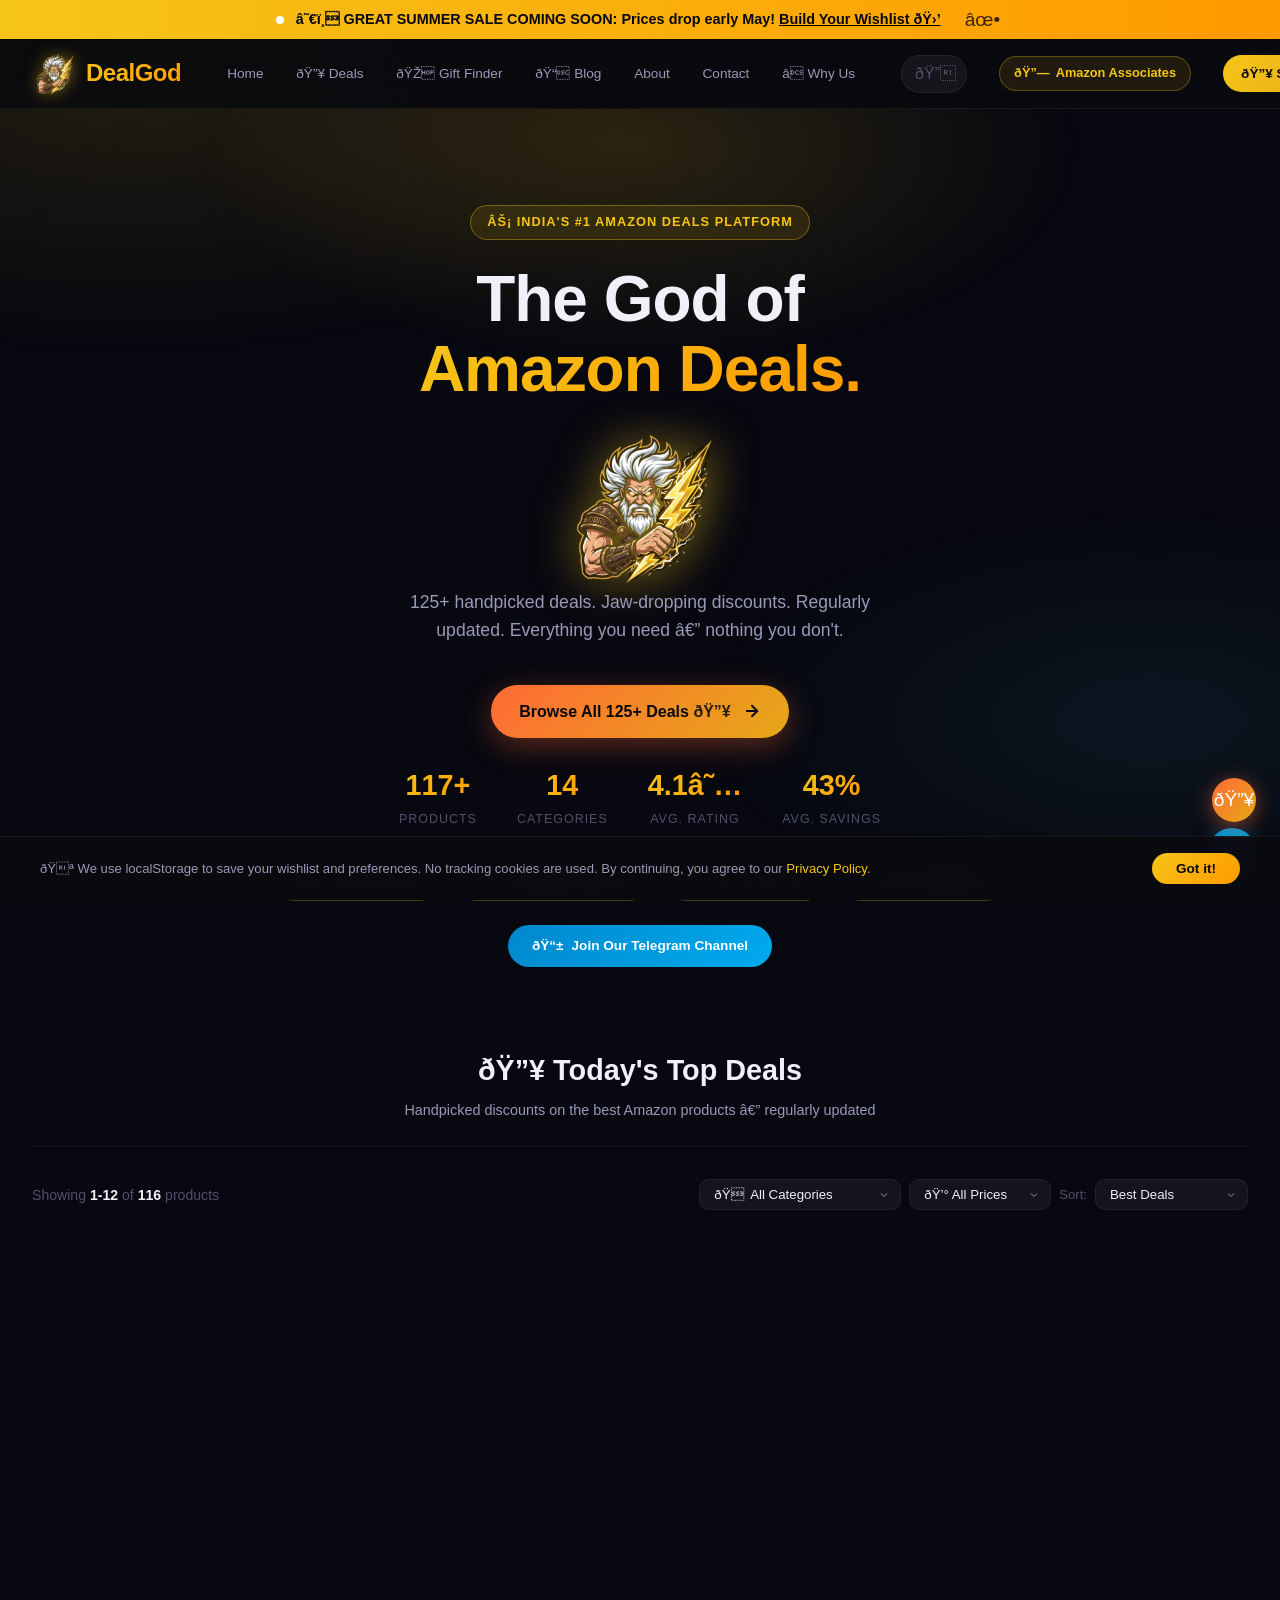
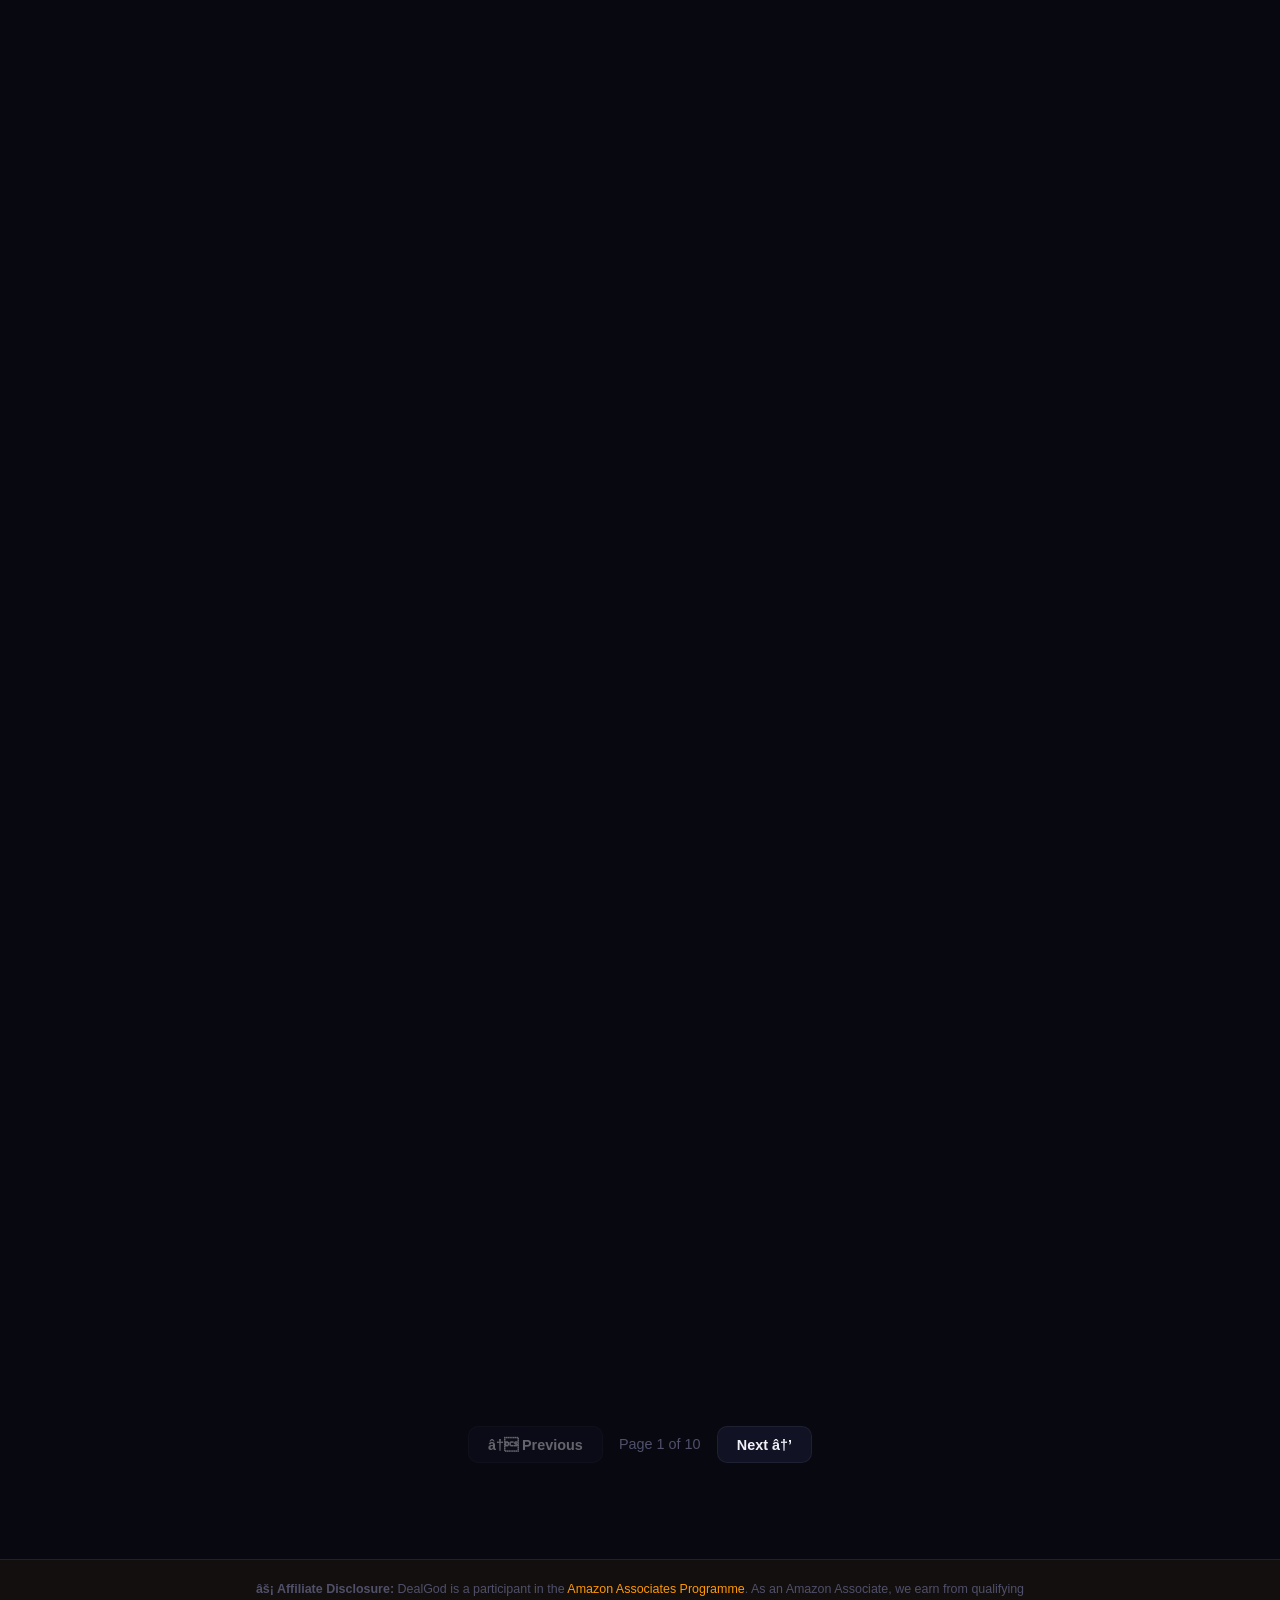
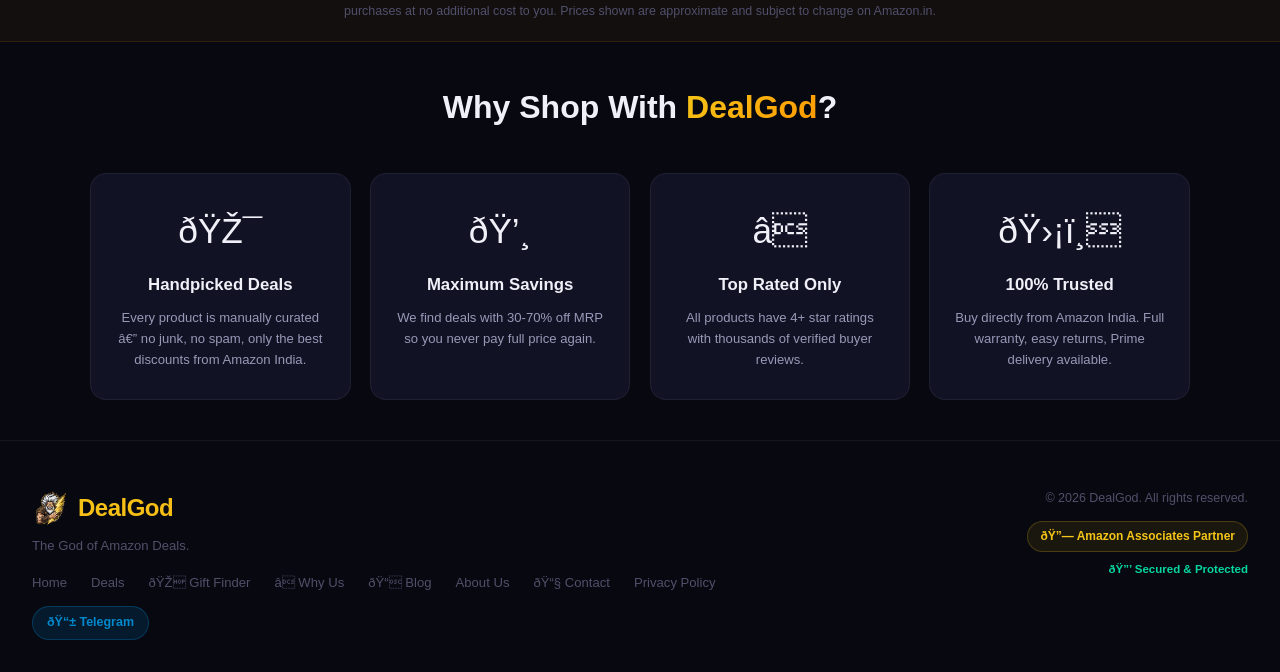
==== commit 91b5db00: "fix: remove UTF-8 BOM from all HTML files (broken emoji) + add _redirects" ====
--- a/index.html
+++ b/index.html
@@ -1,4 +1,4 @@
-﻿<!DOCTYPE html>
+<!DOCTYPE html>
 <html lang="en" data-theme="dark">
 <head>
   <meta charset="UTF-8" />
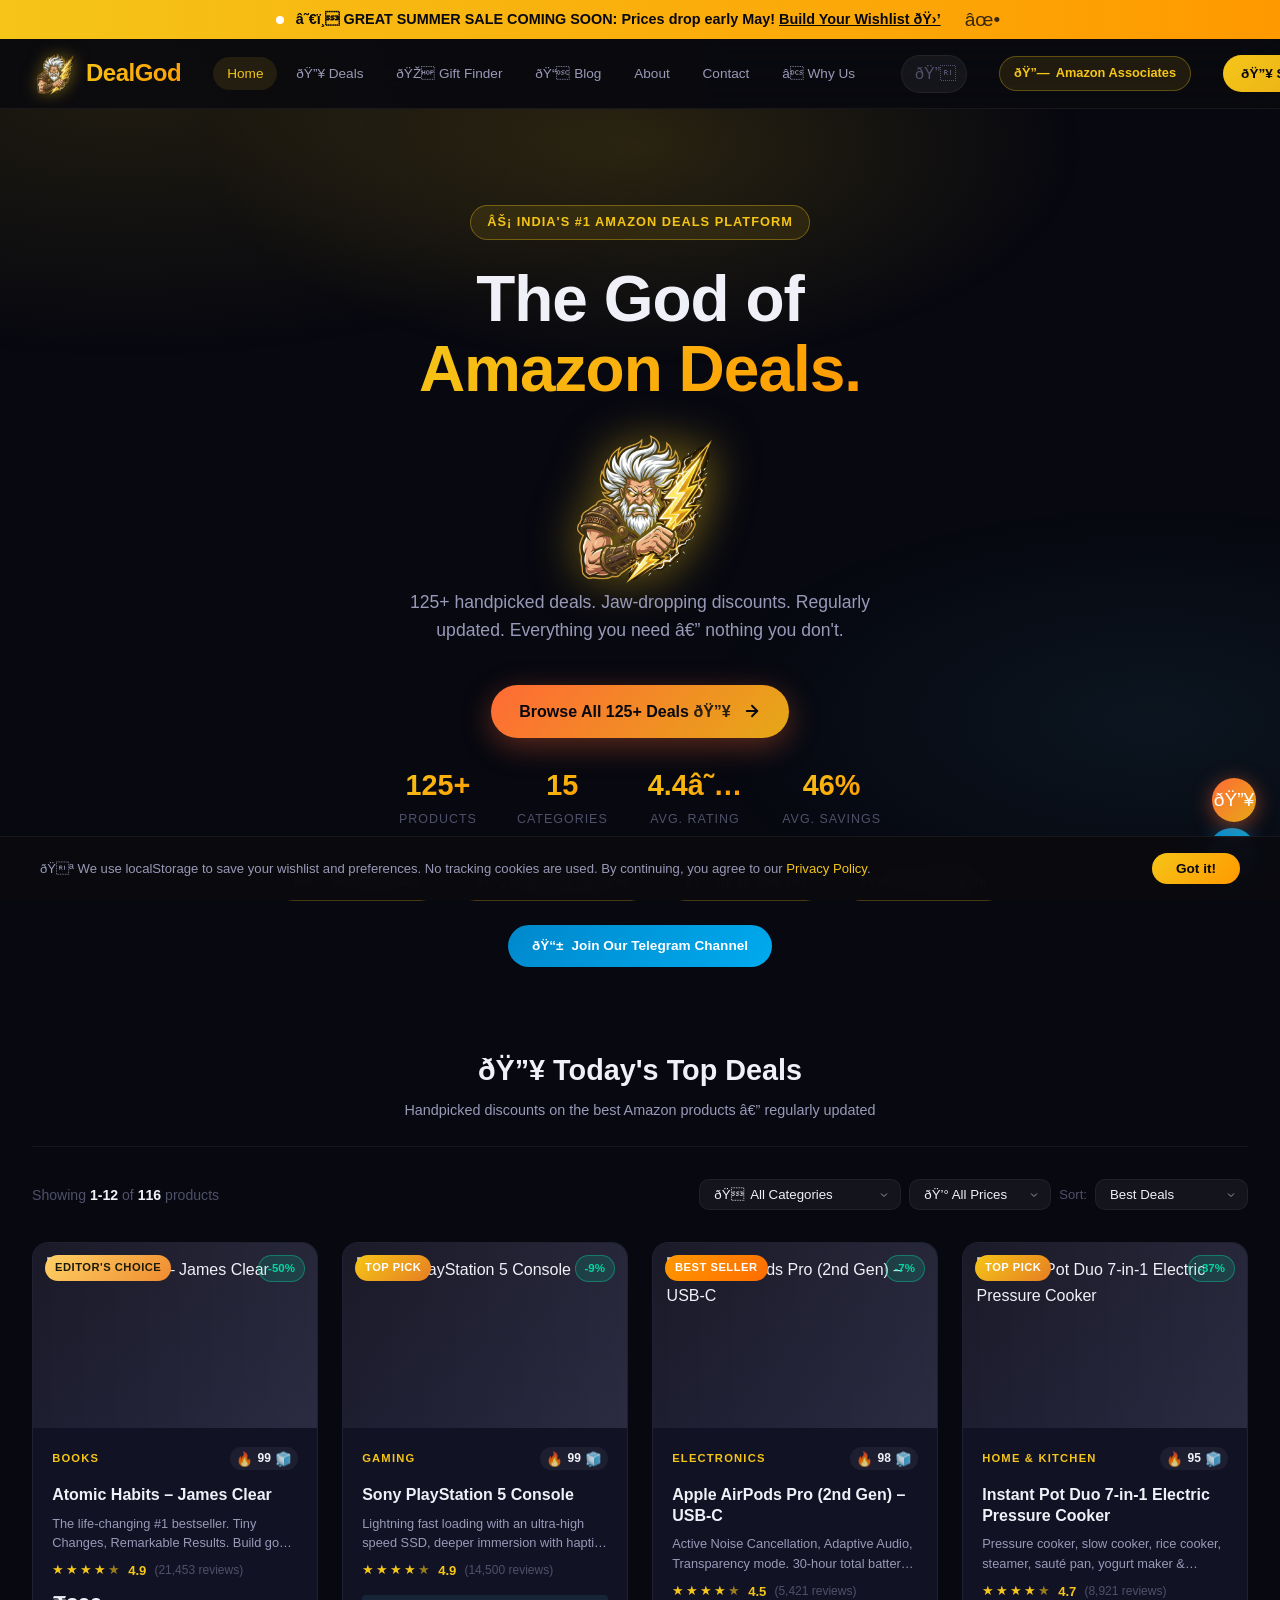
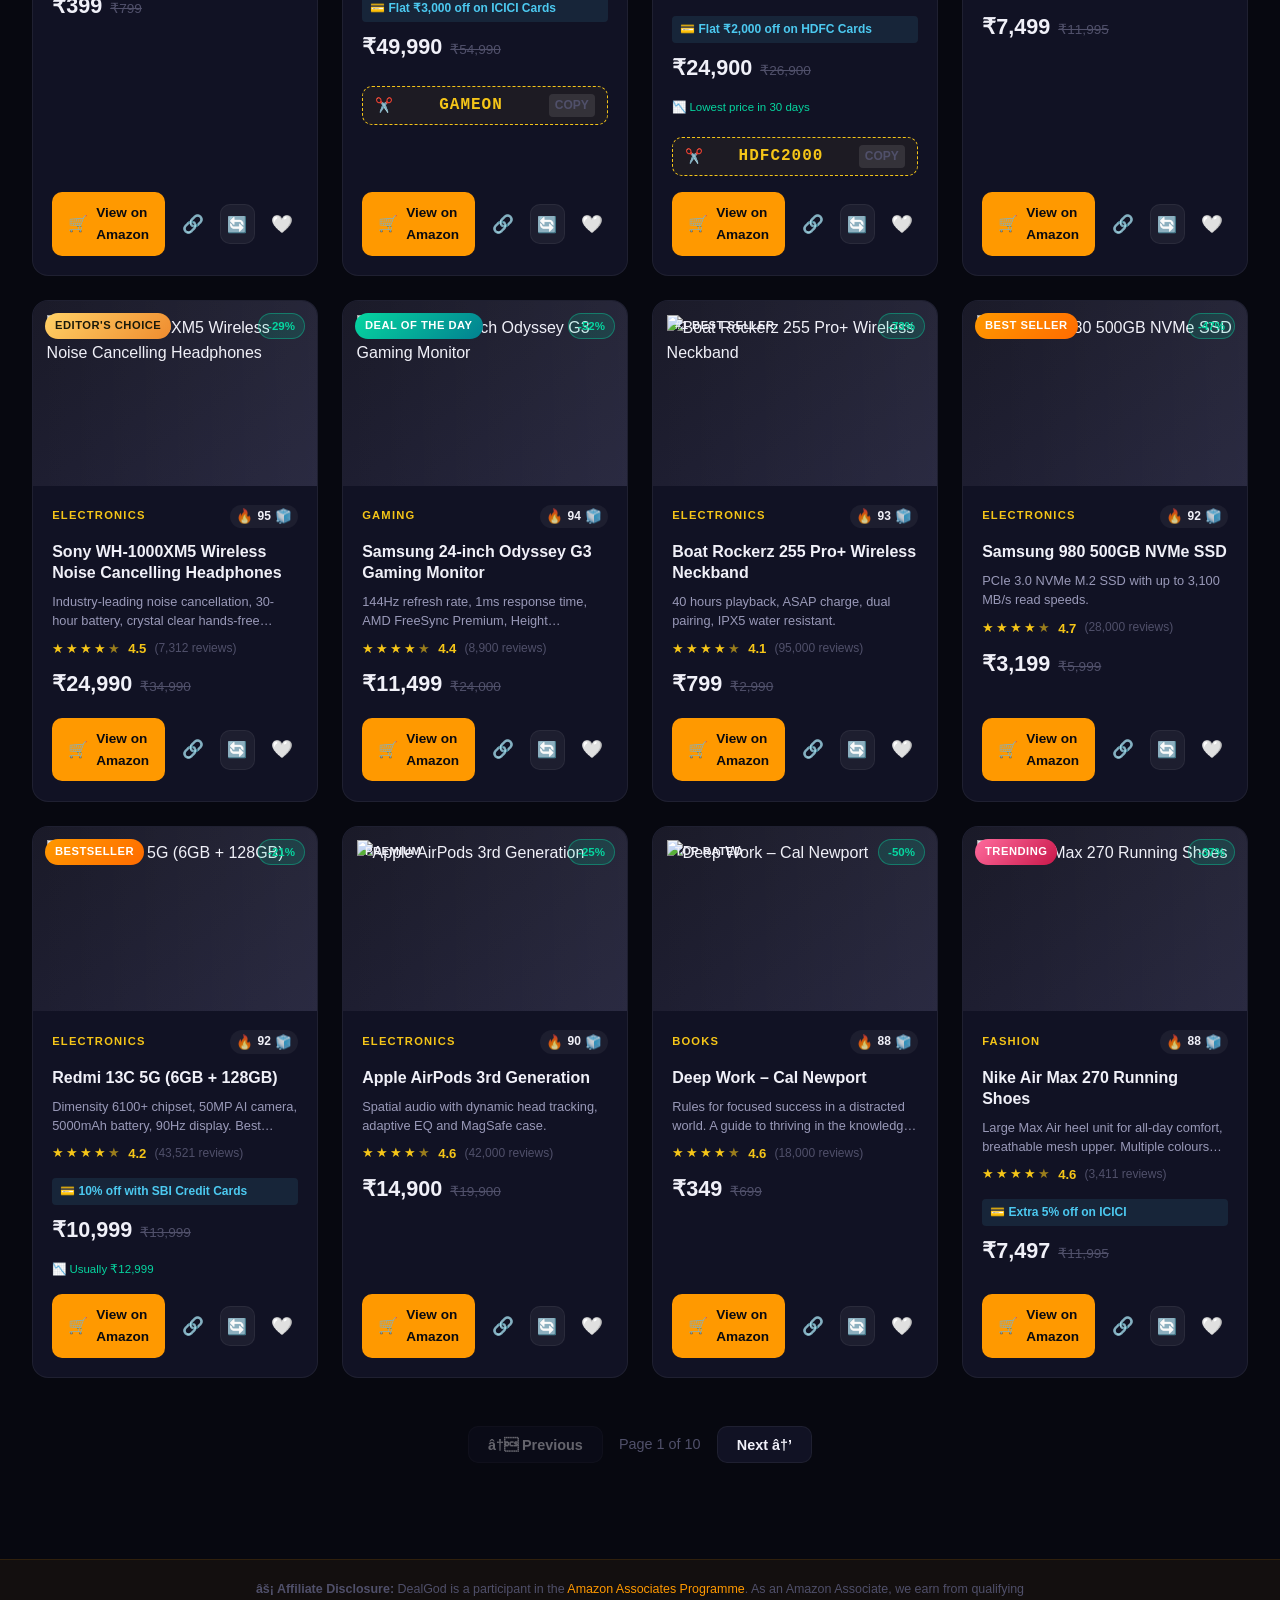
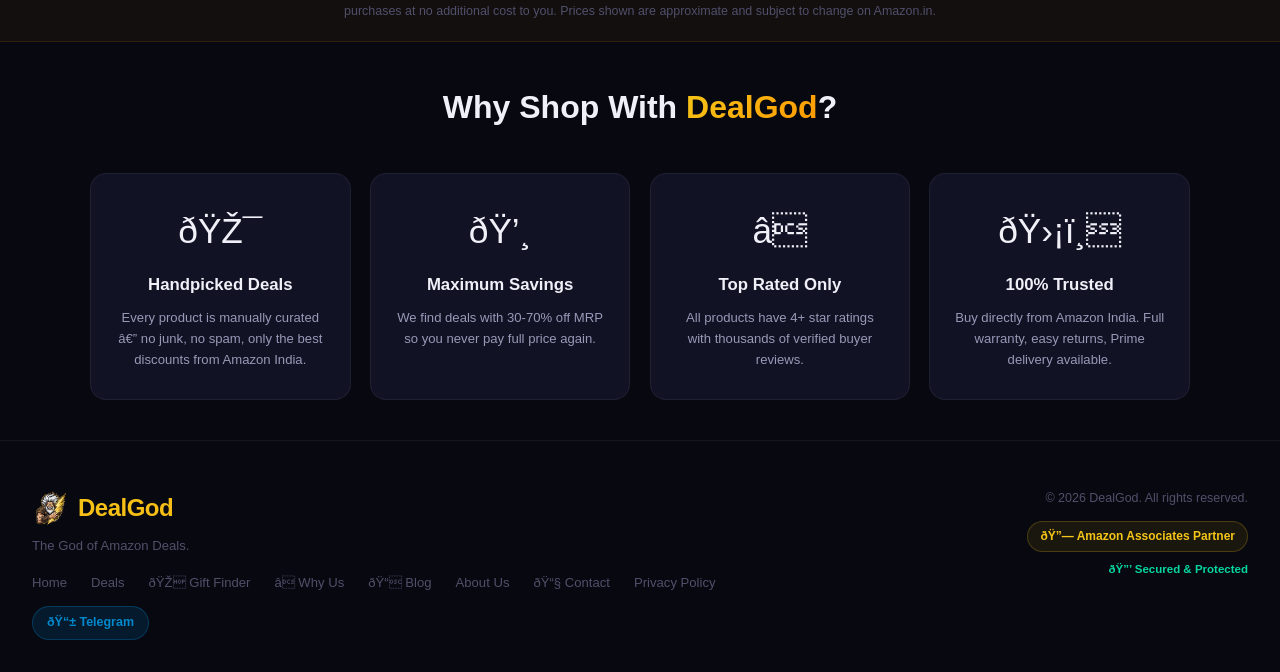
==== commit 815e944d: "km" ====
--- a/index.html
+++ b/index.html
@@ -98,10 +98,10 @@
       <div class="nav-links" role="navigation" aria-label="Quick links">
         <a href="#hero" class="nav-link">Home</a>
         <a href="#products" class="nav-link">ðŸ”¥ Deals</a>
-        <a href="gift-finder.html" class="nav-link">ðŸŽ Gift Finder</a>
-        <a href="blog.html" class="nav-link">ðŸ“ Blog</a>
-        <a href="about.html" class="nav-link">About</a>
-        <a href="contact.html" class="nav-link">Contact</a>
+        <a href="/gift-finder" class="nav-link">ðŸŽ Gift Finder</a>
+        <a href="/blog" class="nav-link">ðŸ“ Blog</a>
+        <a href="/about" class="nav-link">About</a>
+        <a href="/contact" class="nav-link">Contact</a>
         <a href="#why-section" class="nav-link">â­ Why Us</a>
       </div>
 
@@ -143,10 +143,10 @@
     <div class="mobile-nav-content">
       <a href="#hero" class="mobile-nav-link">ðŸ  Home</a>
       <a href="#products" class="mobile-nav-link">ðŸ”¥ Deals</a>
-      <a href="gift-finder.html" class="mobile-nav-link">ðŸŽ Gift Finder</a>
-      <a href="blog.html" class="mobile-nav-link">ðŸ“ Blog</a>
-      <a href="about.html" class="mobile-nav-link">â„¹ï¸ About</a>
-      <a href="contact.html" class="mobile-nav-link">ðŸ“§ Contact</a>
+      <a href="/gift-finder" class="mobile-nav-link">ðŸŽ Gift Finder</a>
+      <a href="/blog" class="mobile-nav-link">ðŸ“ Blog</a>
+      <a href="/about" class="mobile-nav-link">â„¹ï¸ About</a>
+      <a href="/contact" class="mobile-nav-link">ðŸ“§ Contact</a>
       <a href="#why-section" class="mobile-nav-link">â­ Why Us</a>
       <a href="https://t.me/DealGodtelegram" target="_blank" rel="noopener noreferrer" class="mobile-nav-link mobile-nav-telegram">ðŸ“± Join Telegram</a>
     </div>
@@ -371,12 +371,12 @@
         <nav class="footer-links" aria-label="Footer navigation">
           <a href="#hero">Home</a>
           <a href="#products">Deals</a>
-          <a href="gift-finder.html">ðŸŽ Gift Finder</a>
+          <a href="/gift-finder">ðŸŽ Gift Finder</a>
           <a href="#why-section">â­ Why Us</a>
-          <a href="blog.html">ðŸ“ Blog</a>
-          <a href="about.html">About Us</a>
-          <a href="contact.html">ðŸ“§ Contact</a>
-          <a href="privacy.html">Privacy Policy</a>
+          <a href="/blog">ðŸ“ Blog</a>
+          <a href="/about">About Us</a>
+          <a href="/contact">ðŸ“§ Contact</a>
+          <a href="/privacy">Privacy Policy</a>
         </nav>
         <div class="footer-social">
           <a href="https://t.me/DealGodtelegram" target="_blank" rel="noopener noreferrer" class="social-link telegram" aria-label="Telegram">ðŸ“± Telegram</a>
@@ -399,7 +399,7 @@
   ================================================================ -->
   <div class="cookie-banner" id="cookie-banner" role="alert" aria-label="Cookie consent">
     <div class="cookie-inner">
-      <p>ðŸª We use localStorage to save your wishlist and preferences. No tracking cookies are used. By continuing, you agree to our <a href="privacy.html">Privacy Policy</a>.</p>
+      <p>ðŸª We use localStorage to save your wishlist and preferences. No tracking cookies are used. By continuing, you agree to our <a href="/privacy">Privacy Policy</a>.</p>
       <button id="cookie-accept" class="cookie-accept-btn">Got it!</button>
     </div>
   </div>
